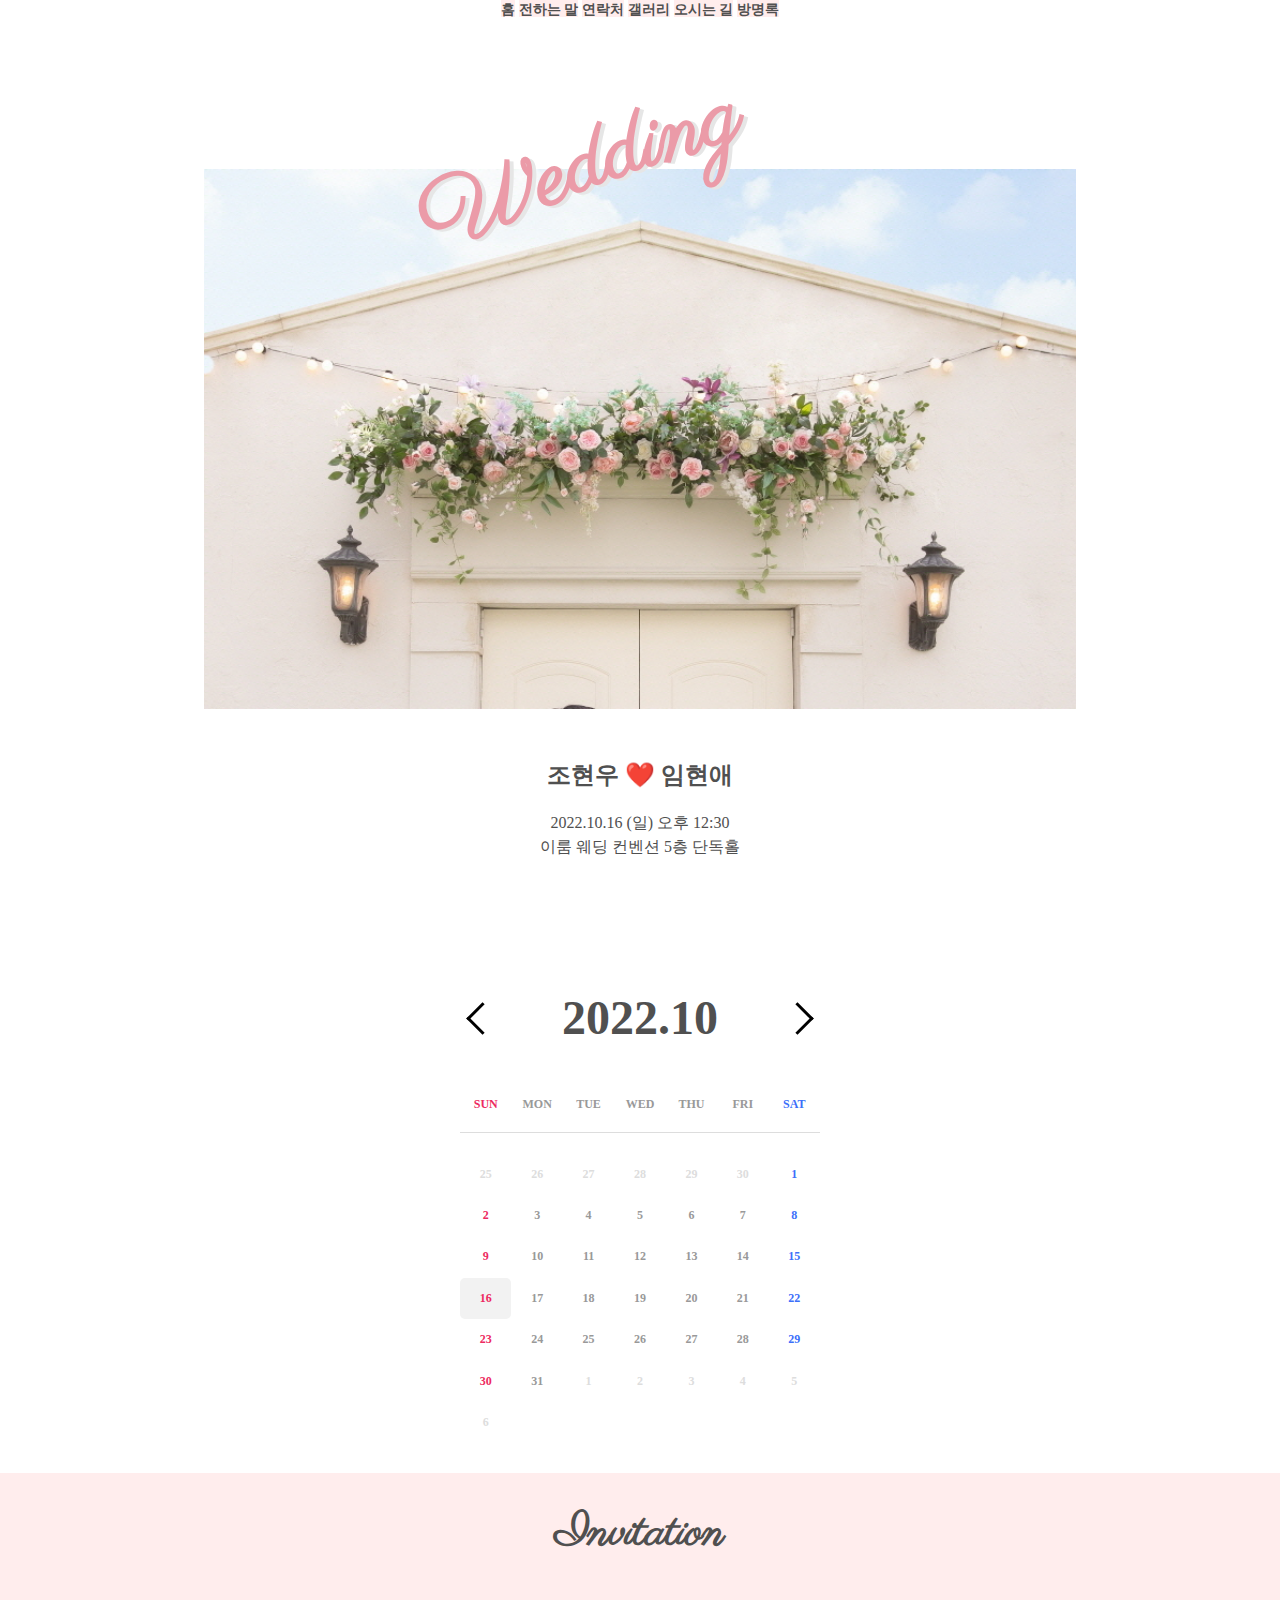
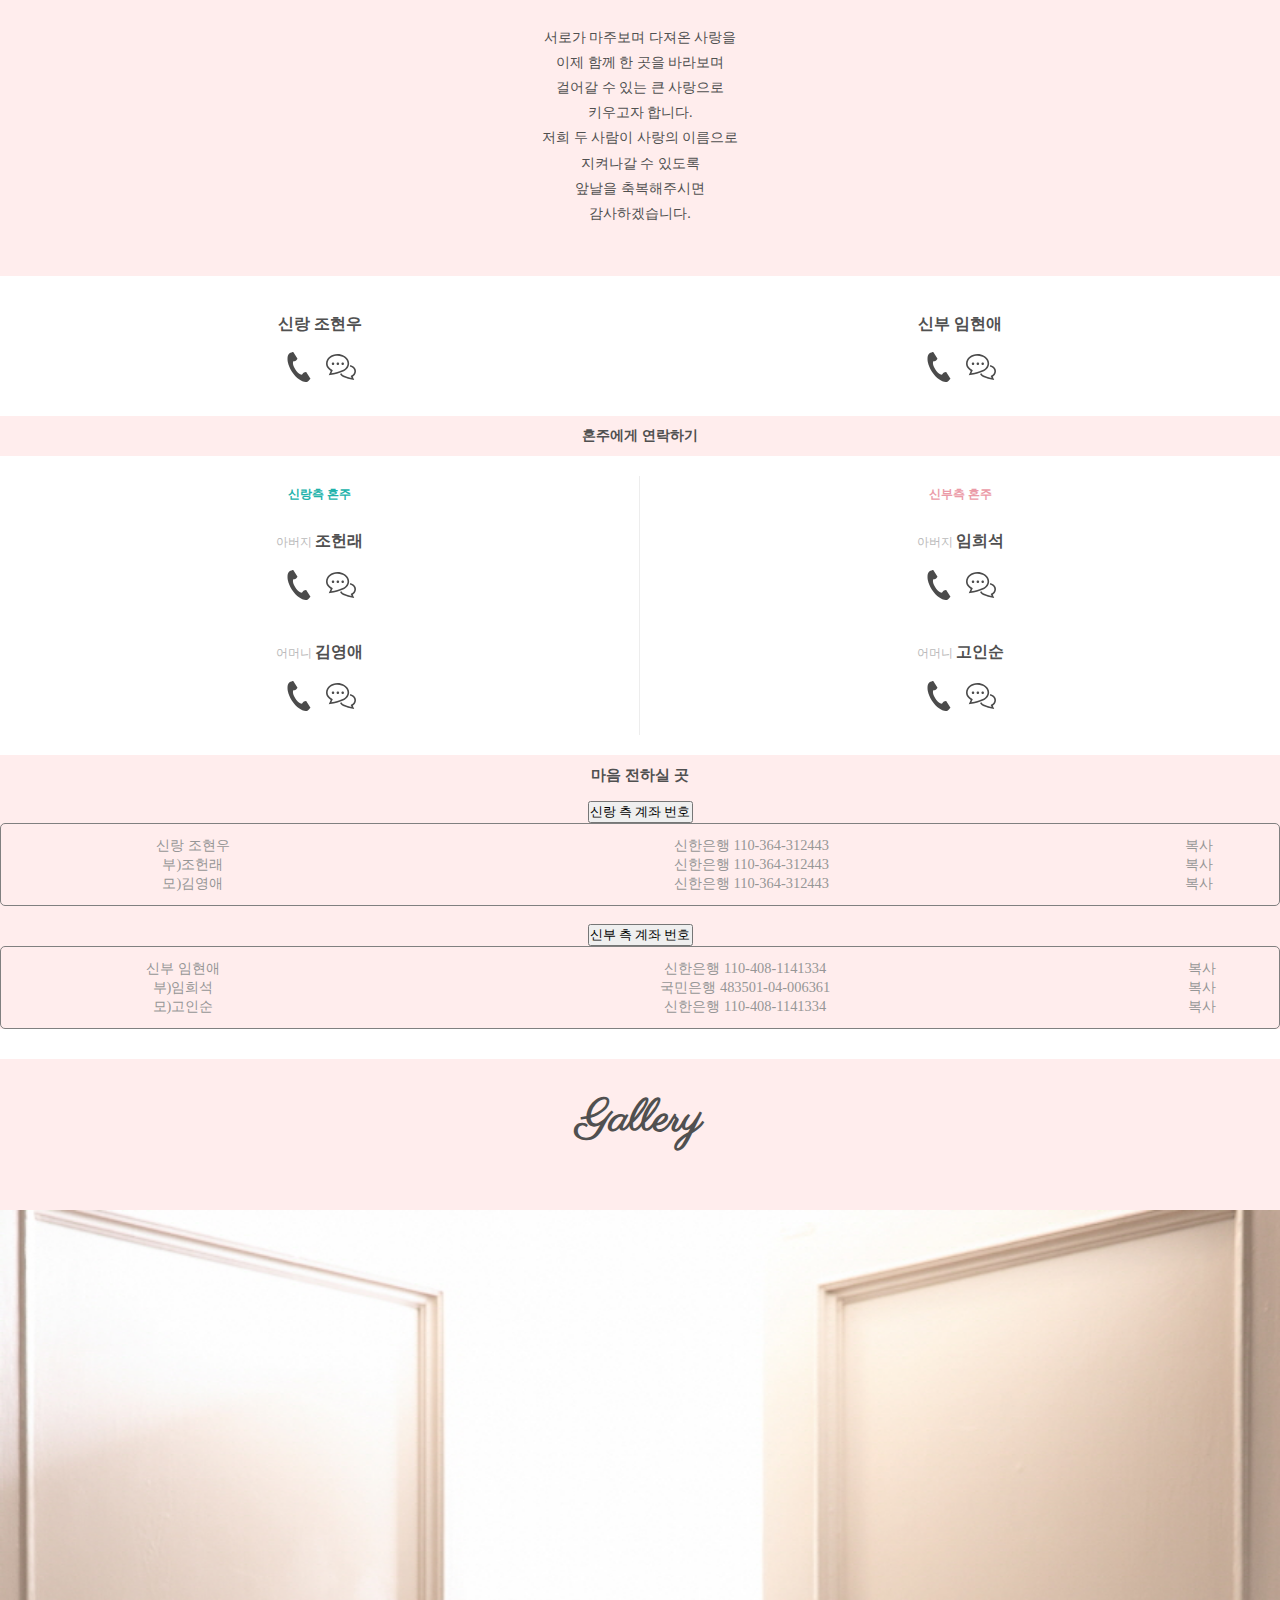
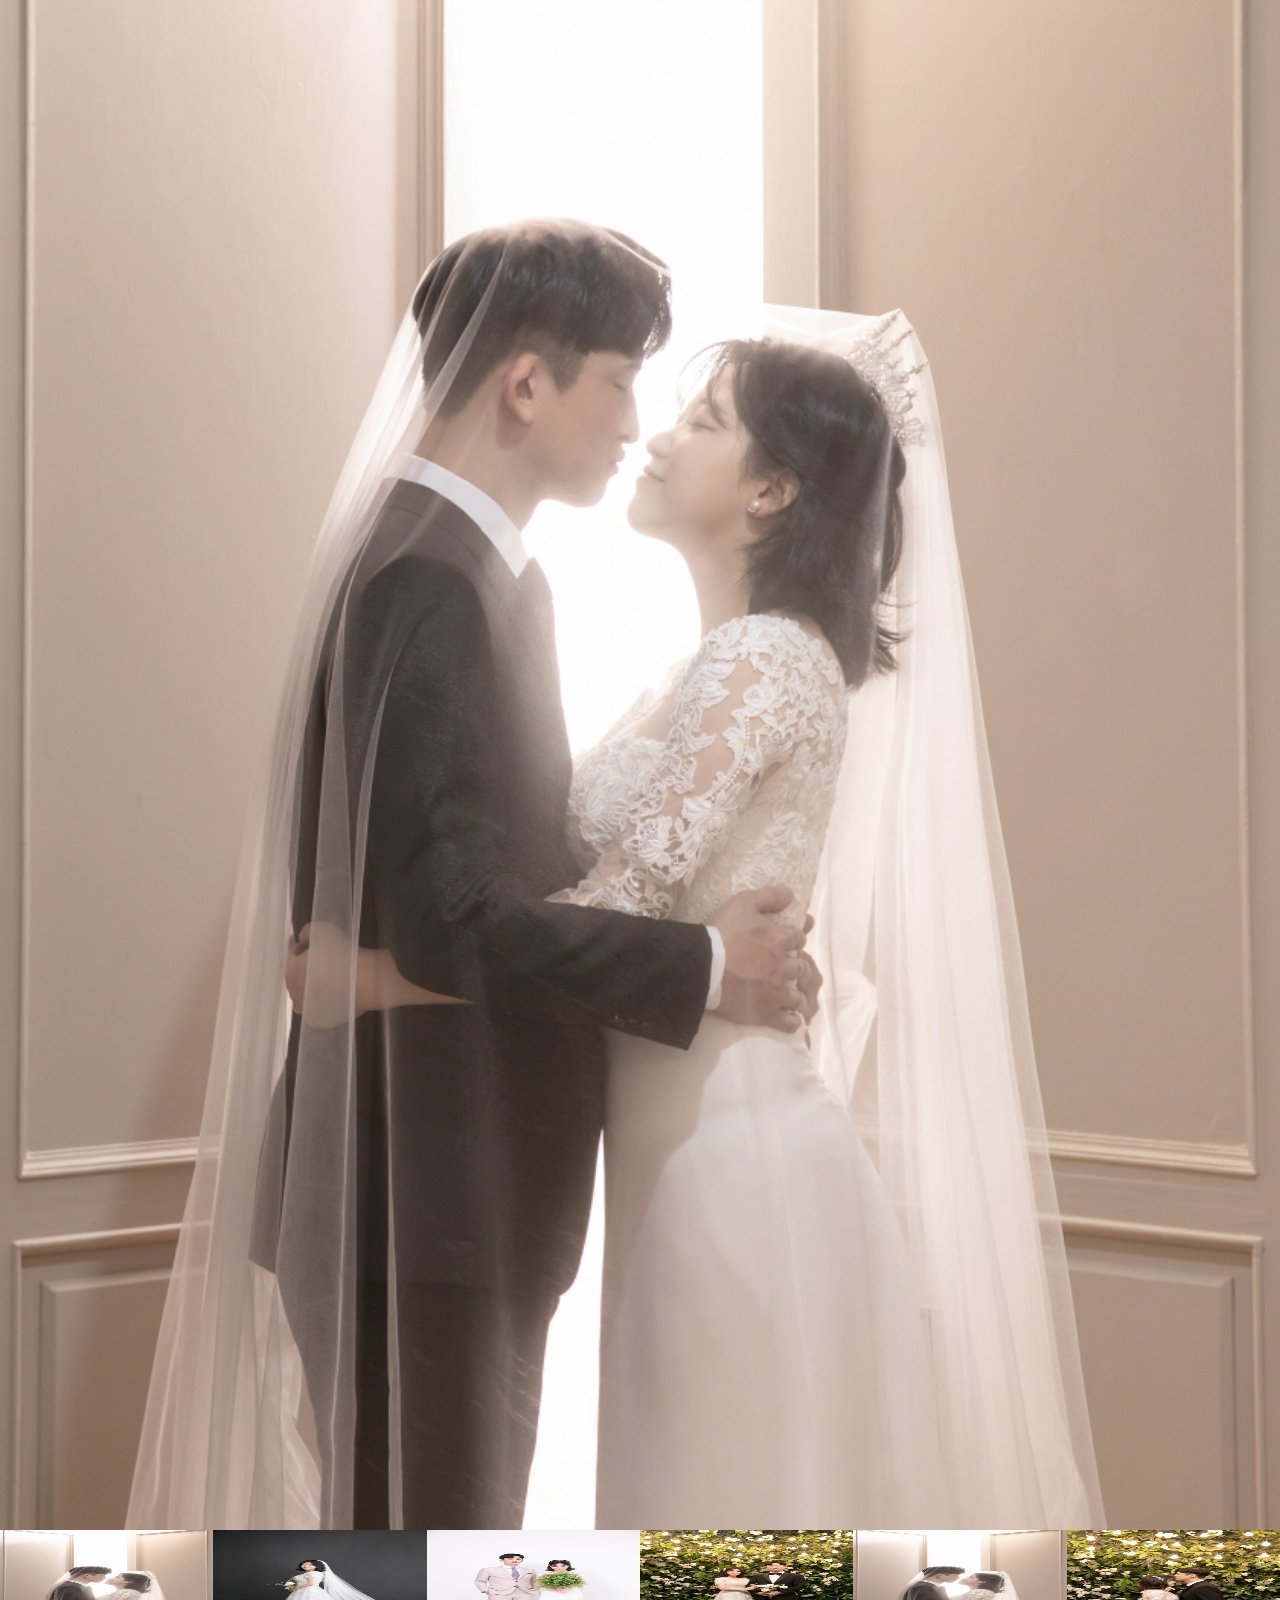
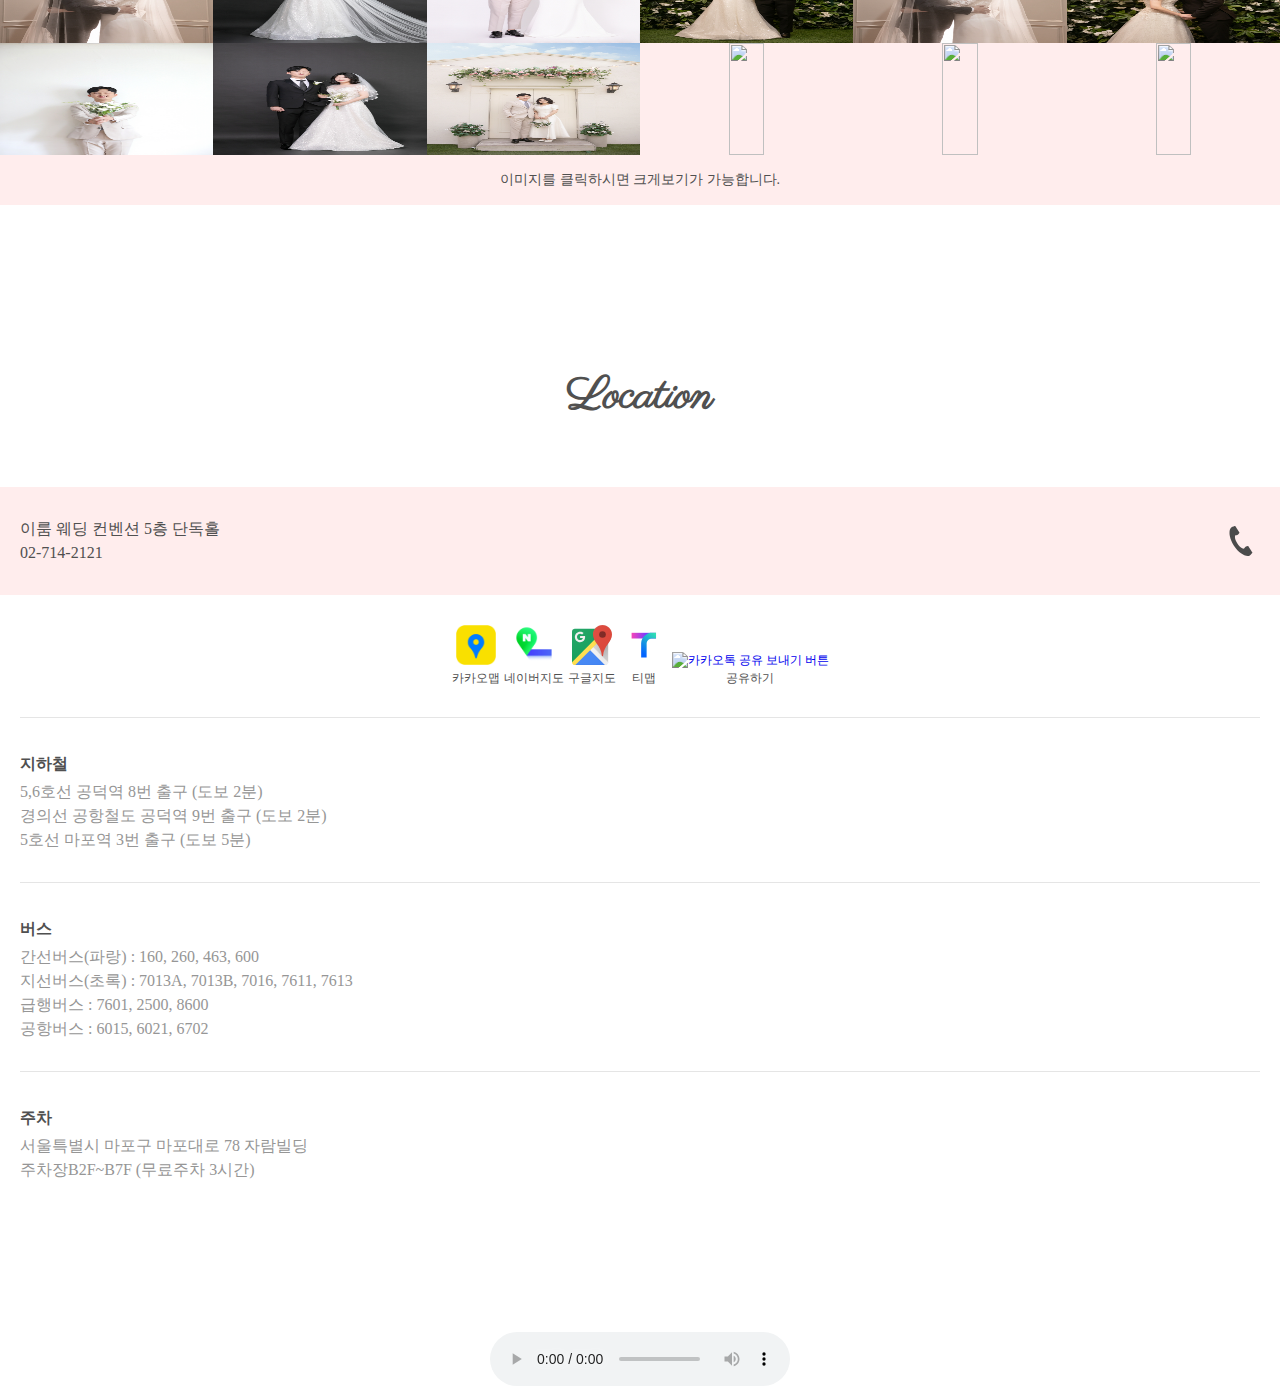
==== index.html @ bd661747 "Update index.html" ====
<!DOCTYPE html>
<html lang="en">

<head>
  <meta charset="UTF-8">
  <meta name="viewport" content="width=device-width, initial-scale=1.0">
  <title>현우💓현애 모바일 청첩장</title>

  <!-- 카카오 API -->
  <script src="https://developers.kakao.com/sdk/js/kakao.js"></script>
  <script>
    // SDK를 초기화 합니다. 사용할 앱의 JavaScript 키를 설정해 주세요.
    Kakao.init('c54b7bbce7b6fa59b01e11e86eb0e414');
    // SDK 초기화 여부를 판단합니다.
    console.log(Kakao.isInitialized());
  </script>


  <!-- Bootstrap CSS -->
  <link href="https://cdn.jsdelivr.net/npm/bootstrap@5.0.2/dist/css/bootstrap.min.css" rel="stylesheet" integrity="sha384-EVSTQN3/azprG1Anm3QDgpJLIm9Nao0Yz1ztcQTwFspd3yD65VohhpuuCOmLASjC" crossorigin="anonymous">
  <script src="https://cdn.jsdelivr.net/npm/bootstrap@5.0.2/dist/js/bootstrap.bundle.min.js" integrity="sha384-MrcW6ZMFYlzcLA8Nl+NtUVF0sA7MsXsP1UyJoMp4YLEuNSfAP+JcXn/tWtIaxVXM" crossorigin="anonymous"></script>

  <script src="jquery-3.5.1.min.js"></script>
  <script src="day.js"></script>
  <script src="app.js"></script>
  <script charset="UTF-8" class="daum_roughmap_loader_script" src="https://ssl.daumcdn.net/dmaps/map_js_init/roughmapLoader.js"></script>

  <!-- 웹폰트 -->
  <link href="https://fonts.googleapis.com/css2?family=Parisienne&display=swap" rel="stylesheet">


  <link rel="stylesheet" href="style.css">
  <script>
    window.onload = function () {
      var context = new AudioContext();
    }
  </script>
</head>

<body>
  <div class="topnavbar">
    <nav class="navbar fixed-top navbar-light bg-light">
      <a href="#">홈</a>
      <a href="#invitation">전하는 말</a>
      <a href="#call">연락처</a>
      <a href="#gallery">갤러리</a>
      <a href="#location">오시는 길</a>
      <a href="#lv-container">방명록</a>
</nav>
  </div>
  <div class="snowflakes" aria-hidden="true">
    <div class="snowflake" style = "font-size:11px">
      🍁
    </div>
    <div class="snowflake">
      🍁
    </div>
    <div class="snowflake">
      🍁
    </div>
    <div class="snowflake">
      🍃
    </div>
    <div class="snowflake">
      🍁
    </div>
    <div class="snowflake">
      🍃
    </div>
    <div class="snowflake">
      🍁
    </div>
    <div class="snowflake">
      🍀
    </div>
    <div class="snowflake">
      🍁
    </div>
    <div class="snowflake">
      🍀
    </div>
  </div>
  <!-- 메인화면 -->
  <section id="main">
    <h1 id="text_wedding">Wedding</h1>

    <div class="main_text">
      <h2 class="name">조현우 ❤️ 임현애</h2>
      <p class="info">
        2022.10.16 (일) 오후 12:30<br>
        이룸 웨딩 컨벤션 5층 단독홀
      </p>
    </div>
  </section>

  <section id="calender">
    <div class="sec_cal">
      <div class="cal_nav">
        <a href="javascript:;" class="nav-btn go-prev">prev</a>
        <div class="year-month"></div>
        <a href="javascript:;" class="nav-btn go-next">next</a>
      </div>
      <div class="cal_wrap">
        <div class="days">
          <div class="day">SUN</div>
          <div class="day">MON</div>
          <div class="day">TUE</div>
          <div class="day">WED</div>
          <div class="day">THU</div>
          <div class="day">FRI</div>
          <div class="day">SAT</div>
        </div>
        <div class="dates"></div>
      </div>
      <div id="count"></div>
    </div>
  </section>


  <!-- invitation -->
  <section id="invitation">
    <h1 class="title">Invitation</h1>
    <p>
      서로가 마주보며 다져온 사랑을<br>
      이제 함께 한 곳을 바라보며<br>
      걸어갈 수 있는 큰 사랑으로<br>
      키우고자 합니다.<br>
      저희 두 사람이 사랑의 이름으로<br>
      지켜나갈 수 있도록<br>
      앞날을 축복해주시면<br>
      감사하겠습니다.<br>
    </p>
  </section>

  <!-- 연락하기 -->
  <section id="call">
    <div id="bridegroom">

      <div class="groom">
        <p>신랑 조현우</p>
        <a href="tel:010-2652-9497">
          <img class="icon" src="images/icon_call.svg" alt="전화걸기">
        </a>
        <a href="sms:010-2652-9497">
          <img class="icon" src="images/icon_message.svg" alt="문자하기">
        </a>
      </div>

      <div class="bride">
        <p>신부 임현애</p>
        <a href="tel:010-2046-0969">
          <img class="icon" src="images/icon_call.svg" alt="전화걸기">
        </a>
        <a href="sms:010-2046-0969">
          <img class="icon" src="images/icon_message.svg" alt="문자하기">
        </a>
      </div>

    </div>

    <div id="parents">
      <h3 id="call_parents">혼주에게 연락하기</h3>

      <div class="groom_parents">
        <h6>신랑측 혼주</h6>

        <div>
          <p><span>아버지 </span>조헌래</p>
          <a href="tel:010-2982-9498">
            <img class="icon" src="images/icon_call.svg" alt="전화걸기">
          </a>
          <a href="sms:010-2982-9498">
            <img class="icon" src="images/icon_message.svg" alt="문자하기">
          </a>
        </div>

        <div>
          <p><span>어머니 </span>김영애</p>
          <a href="tel:010-7317-9499">
            <img class="icon" src="images/icon_call.svg" alt="전화걸기">
          </a>
          <a href="sms::010-7317-9499">
            <img class="icon" src="images/icon_message.svg" alt="문자하기">
          </a>
        </div>
      </div>

      <div class="bride_parents">
        <h6>신부측 혼주</h6>

        <div>
          <p><span>아버지 </span>임희석</p>
          <a href="tel:010-4387-3334">
            <img class="icon" src="images/icon_call.svg" alt="전화걸기">
          </a>
          <a href="sms:010-4387-3334">
            <img class="icon" src="images/icon_message.svg" alt="문자하기">
          </a>
        </div>

        <div>
          <p><span>어머니 </span>고인순</p>
          <a href="tel:010-3110-0969">
            <img class="icon" src="images/icon_call.svg" alt="전화걸기">
          </a>
          <a href="sms:010-3110-0969">
            <img class="icon" src="images/icon_message.svg" alt="문자하기">
          </a>
        </div>
      </div>
    </div>
  </section>

<!-- 마음 전하실 곳-->
  <section id="account">
    <h3 class="title">마음 전하실 곳</h3>
      <div class="accordion accordion-flush" id="accordionFlush">
        <div class="accordion-item">
          <h2 class="accordion-header" id="flush-headingOne">
            <button class="accordion-button collapsed" type="button" data-bs-toggle="collapse" data-bs-target="#flush-collapseOne" aria-expanded="false" aria-controls="flush-collapseOne">
              신랑 측 계좌 번호
            </button>
          </h2>
          <div id="flush-collapseOne" class="accordion-collapse collapse" aria-labelledby="flush-headingOne" data-bs-parent="#accordionFlush">
            <div class="accordion-body">
              <table class="table table-hover">
                <tbody>
                  <tr>
                    <td>신랑 조현우</td>
                    <td>신한은행 110-364-312443</td>
                    <td><div onclick='copyAccount("신한은행 110-364-312443")'>복사</div></td>
                  </tr>
                </tbody>
                <tbody>
                  <tr>
                    <td>부)조헌래</td>
                    <td>신한은행 110-364-312443</td>
                    <td><div onclick='copyAccount("신한은행 110-364-312443")'>복사</div></td>
                  </tr>
                </tbody>
                <tbody>
                  <tr>
                    <td>모)김영애</td>
                    <td>신한은행 110-364-312443</td>
                    <td><div onclick='copyAccount("신한은행 110-364-312443")'>복사</div></td>
                  </tr>
                </tbody>
              </table>
            </div>
          </div>
        </div>
      </div>

      <div class="accordion accordion-flush" id="accordionFlush">
        <div class="accordion-item">
          <h2 class="accordion-header" id="flush-headingTwo">
            <button class="accordion-button collapsed" type="button" data-bs-toggle="collapse" data-bs-target="#flush-collapseTwo" aria-expanded="false" aria-controls="flush-collapseTwo">
              신부 측 계좌 번호
            </button>
          </h2>
          <div id="flush-collapseTwo" class="accordion-collapse collapse" aria-labelledby="flush-headingTwo" data-bs-parent="#accordionFlush">
            <div class="accordion-body">
              <table class="table table-hover">
                <tbody>
                  <tr>
                    <td>신부 임현애</td>
                    <td>신한은행 110-408-1141334</td>
                    <td><div onclick='copyAccount("신한은행 110-408-1141334")'>복사</div></td>
                  </tr>
                </tbody>
                <tbody>
                  <tr>
                    <td>부)임희석</td>
                    <td>국민은행 483501-04-006361</td>
                    <td><div onclick='copyAccount("국민은행 483501-04-006361")'>복사</div></td>
                  </tr>
                </tbody>
                <tbody>
                  <tr>
                    <td>모)고인순</td>
                    <td>신한은행 110-408-1141334</td>
                    <td><div onclick='copyAccount("신한은행 110-408-1141334")'>복사</div></td>
                  </tr>
                </tbody>
              </table>

            </div>
          </div>
        </div>
      </div>

  </section>
  <!-- 갤러리 -->
  <section id="gallery">
    <h1 class="title">Gallery</h1>

    <img id="big_img" src="images/photo1.jpg" alt="">

    <div class="thumbnail_img">
      <img src="images/photo1.jpg" alt="">
      <img src="images/photo2.jpg" alt="">
      <img src="images/photo3.jpg" alt="">
      <img src="images/photo4.jpg" alt="">
      <img src="images/photo5.jpg" alt="">
      <img src="images/photo6.jpg" alt="">
      <img src="images/photo7.jpg" alt="">
      <img src="images/photo8.jpg" alt="">
      <img src="images/photo9.jpg" alt="">
      <img src="images/photo10.jpg" alt="">
      <img src="images/photo11.jpg" alt="">
      <img src="images/photo12.jpg" alt="">

    </div>
    <p>이미지를 클릭하시면 크게보기가 가능합니다.</p>
  </section>

  <!-- 영상 
  <section id="video">
    <h1 class="title">Our Video</h1>

    <iframe width="100%" height="300" src="https://www.youtube.com/embed/5rMYbu5cdxg" frameborder="0"
      allow="accelerometer; autoplay; clipboard-write; encrypted-media; gyroscope; picture-in-picture"
      allowfullscreen></iframe>
  -->
  </section>

  <!-- 오시는 길 -->
  <section id="location">
    <h1 class="title">Location</h1>
    <!-- 1. 지도 노드 -->
    <div id="daumRoughmapContainer1660474441354" class="root_daum_roughmap root_daum_roughmap_landing" style="width:100%"></div>
    <!--
      2. 설치 스크립트
      * 지도 퍼가기 서비스를 2개 이상 넣을 경우, 설치 스크립트는 하나만 삽입합니다.
    -->
    <script charset="UTF-8" class="daum_roughmap_loader_script" src="https://ssl.daumcdn.net/dmaps/map_js_init/roughmapLoader.js"></script>
 
    <!-- 3. 실행 스크립트 -->
    <script charset="UTF-8">
      new daum.roughmap.Lander({
        "timestamp" : "1660474441354",
        "key" : "2bdcu",
        "mapHeight" : "400"
      }).render();
    </script>
    <div class="address">
      <p>
        이룸 웨딩 컨벤션 5층 단독홀<br>
        02-714-2121
      </p>
      <a href="tel:02-714-2121"><img class="icon" src="images/icon_call.svg" alt="전화걸기"></a>
    </div>

    <div class="map_icons">
      <a href="https://map.kakao.com/link/to/이룸웨딩컨벤션,37.54184697918148,126.94972508194813"><img class="icon" src="images/카카오맵.png" alt="카카오맵">
        <p>카카오맵</p>
      </a>
    <a href="nmap://search?query=%EC%9D%B4%EB%A3%B8%EC%9B%A8%EB%94%A9%EC%BB%A8%EB%B2%A4%EC%85%98"><img class="icon" src="images/네이버지도.png" alt="네이버지도">
        <p>네이버지도</p>
      </a>
      <a href="https://map.google.co.kr/maps/place/%EC%9D%B4%EB%A3%B8%EC%9B%A8%EB%94%A9%EC%BB%A8%EB%B2%A4%EC%85%98/data=!3m1!4b1!4m5!3m4!1s0x357c98a6f5399ceb:0xc8838010b4487577!8m2!3d37.5418706!4d126.9497508"><img class="icon" src="images/Google_Maps.svg" alt="구글지도">
        <p>구글지도</p>
      </a>
        <!-- <a href="tmap://route?goalname=이룸웨딩컨벤션&goalx=126.94972508194813&goaly=37.54184697918148"><img class="icon" src="images/tmap.svg" alt="티맵"> -->
      <a href="https://poiweb.tmap.co.kr/app/share/position?contents=[base64]"><img class="icon" src="images/tmap.svg" alt="티맵">
        <p>티맵</p>
      </a>
      <a onclick="sendKakao()" href="javascript:;">
        <img
          src="https://developers.kakao.com/assets/img/about/logos/kakaotalksharing/kakaotalk_sharing_btn_medium.png"
          alt="카카오톡 공유 보내기 버튼"
        />
        <script>
          var sendKakao = function() {
          // 메시지 공유 함수
            Kakao.Link.sendScrap({
              requestUrl: 'https://shellcode777.github.io', // 페이지 url
              templateId: 81453 // 메시지템플릿 번호
          });
        }
        </script>
        <p>공유하기</p>
      </a>
    </div>

    <div class="location_info">
      <div class="subway">
        <b>지하철</b>
        <p>
          5,6호선 공덕역 8번 출구 (도보 2분)<br>
          경의선 공항철도 공덕역 9번 출구 (도보 2분)<br>
          5호선 마포역 3번 출구 (도보 5분)
        </p>
      </div>

      <div class="bus">
        <b>버스</b>
        <p>
          간선버스(파랑) : 160, 260, 463, 600<br>
          지선버스(초록) : 7013A, 7013B, 7016, 7611, 7613<br>
          급행버스 : 7601, 2500, 8600<br>
          공항버스 : 6015, 6021, 6702
        </p>
      </div>

      <div class="parking">
        <b>주차</b>
        <p>
          서울특별시 마포구 마포대로 78 자람빌딩<br>
          주차장B2F~B7F (무료주차 3시간)
        </p>
      </div>


    </div> <!-- end 교통정보 -->

  </section>

  <!-- 라이브리 시티 설치 코드 -->
  <div id="lv-container" data-id="city" data-uid="MTAyMC81NzA0NC8zMzUwOA==">
  	<script type="text/javascript">
    window.livereOptions ={
      refer: 'shellcode777.github.io/hh_invitation'
    };
     (function(d, s) {
         var j, e = d.getElementsByTagName(s)[0];

         if (typeof LivereTower === 'function') { return; }

         j = d.createElement(s);
         j.src = 'https://cdn-city.livere.com/js/embed.dist.js';
         j.async = true;

         e.parentNode.insertBefore(j, e);
     })(document, 'script');
  	</script>
  <noscript> 라이브리 댓글 작성을 위해 JavaScript를 활성화 해주세요</noscript>
  </div>
  <!-- 시티 설치 코드 끝 -->

  <audio autoplay loop controls>
    <source src="audio/[007] Reminiscence.mp3" type="audio/mp3">
  </audio> 
  <script>

    $(function () {
      $('#gallery > .thumbnail_img > img').click(function () {
        var img = $(this).attr('src');
        $('#big_img').attr('src', img);
      })
    })
  </script>
</body>

</html>
---- style.css ----
/* style.css */

* {
  margin: 0; padding: 0;
  box-sizing: border-box;
}

ul { list-style-type: none; }
a { text-decoration: none;}

/* 마포금빛나루 웹폰트 */
@font-face {
  font-family: 'MapoGoldenPier';
  src: url('https://cdn.jsdelivr.net/gh/projectnoonnu/noonfonts_2001@1.1/MapoGoldenPierA.woff') format('woff');
  font-weight: normal;
  font-style: normal;
}

body {
  color: #505050;
  text-align: center;
  font-family: 'MapoGoldenPier';
}

button {
  font-family: 'MapoGoldenPier';
}

table {
  
  border: 1px solid #ececec;
  border-radius: 5px;
  width: 100%;
  padding: 12px;
  margin-bottom: 12px;
  display: table;
  border-collapse: separate;
  box-sizing: border-box;
  border-spacing: 2px;
  border-color: grey;
  -webkit-border-horizontal-spacing: 0px;
  -webkit-border-vertical-spacing: 0px;
}

.table {
  color: #969696;
  --bs-table-bg: transparent;
  --bs-table-accent-bg: transparent;
  --bs-table-striped-color: #969696;
  --bs-table-striped-bg: rgba(0, 0, 0, 0.05);
  --bs-table-active-color: #969696;
  --bs-table-active-bg: rgba(0, 0, 0, 0.1);
  --bs-table-hover-color: #969696;
  --bs-table-hover-bg: rgba(0, 0, 0, 0.075);
  font-size: 0.9rem;
}

h1.title {
  font-family: 'Parisienne', cursive;
  font-size: 45px;
  padding: 30px 0;
}

p { line-height: 1.5em; }

a > .icon {
  width: 30px;
  height: 30px;
  margin: 0 4px;
  /* color: #505050; */
  /* fill: #505050; */
 }

h1 {
  display: block;
  font-size: 2em;
  margin-block-start: 0.67em;
  margin-block-end: 0.67em;
  margin-inline-start: 0px;
  margin-inline-end: 0px;
  font-weight: bold;
}

#lv-container {
  padding: 20px
}

#lv-container > #sns-login {
  width: 900px;
}

/* navigatinon bar */

a:hover {
  color: darkgray;
}

nav {
  font-family: 'MapoGoldenPier';
}

.navbar {
  padding-top: 0;
  padding-bottom: 0;
}

nav > a {
  font-weight: bold;
  font-size: 0.85rem;
  color: #505050;
  width: 16.6%;
  height: 30px;
  padding-top: 5px;
  background-color: #ffeded;
}

/* navigatinon bar end */


/* section calendar */

.sec_cal {
  width: 360px;
  margin: 0 auto;
  font-weight: bold;
}

.sec_cal .cal_nav {
  display: flex;
  justify-content: center;
  align-items: center;
  font-weight: 700;
  font-size: 48px;
  line-height: 78px;
}

.sec_cal .cal_nav .year-month {
  width: 300px;
  text-align: center;
  line-height: 1;
}

.sec_cal .cal_nav .nav {
  display: flex;
  border: 1px solid #333333;
  border-radius: 5px;
}

.sec_cal .cal_nav .go-prev,
.sec_cal .cal_nav .go-next {
  display: block;
  width: 50px;
  height: 78px;
  font-size: 0;
  display: flex;
  justify-content: center;
  align-items: center;
}

.sec_cal .cal_nav .go-prev::before,
.sec_cal .cal_nav .go-next::before {
  content: "";
  display: block;
  width: 20px;
  height: 20px;
  border: 3px solid #000;
  border-width: 3px 3px 0 0;
  transition: border 0.1s;
}

.sec_cal .cal_nav .go-prev:hover::before,
.sec_cal .cal_nav .go-next:hover::before {
  border-color: #ed2a61;
}

.sec_cal .cal_nav .go-prev::before {
  transform: rotate(-135deg);
}

.sec_cal .cal_nav .go-next::before {
  transform: rotate(45deg);
}

.sec_cal .cal_wrap {
  padding-top: 40px;
  position: relative;
  margin: 0 auto;
}

.sec_cal .cal_wrap .days {
  display: flex;
  margin-bottom: 20px;
  padding-bottom: 20px;
  border-bottom: 1px solid #ddd;
}

.sec_cal .cal_wrap::after {
  top: 368px;
}

.sec_cal .cal_wrap .day {
  display:flex;
  align-items: center;
  justify-content: center;
  width: calc(100% / 7);
  text-align: left;
  color: #999;
  font-size: 12px;
  text-align: center;
  border-radius:5px
}

.current.today {background: rgb(242 242 242);}

.sec_cal .cal_wrap .dates {
  display: flex;
  flex-flow: wrap;
  height: 290px;
}

.sec_cal .cal_wrap .day:nth-child(7n -6) {
  color: #ed2a61;
}

.sec_cal .cal_wrap .day:nth-child(7n) {
  color: #3c6ffa; 
}

.sec_cal .cal_wrap .day.disable {
  color: #ddd;
}

/* 캘린더 끝 */



 #gallery, #video {
  margin-bottom: 100px;
}
 
 #main {
  width: 100%;
  /* 뷰포트높이 100% */
  height: 100vh;
  /* 이미지 최소 규격 750 x 1334 */
  background-image: url(images/main_img.jpg);
  background-size: contain;
  /* background-size: cover; */
  background-position: center;
  background-position-y: 90px;
  background-repeat: no-repeat;
  position: relative;
  /* outline: 1px solid red; */

 }

 #main > .main_text {
   position: absolute;
   bottom : 0px;
   height: 30vh;
   background: #fff;
   width: 100%;
   padding: 30px 0;
 }

 #main > #text_wedding {
  font-family: 'Parisienne', cursive;
  font-size: 90px;
  color: rgb(235, 155, 168);
  text-shadow: 3px 3px 0 rgb(230, 230, 230);
  transform: rotate(-20deg);
  padding-top: 30px;
  width: 90%;
  /* text-align: center; */
  /* margin: 0 auto; */
  /* margin-left: 8px; */
 }

 #main > .main_text > .name {
   padding: 20px 0;
 }


 /* 초대의 말 */
 #invitation {
   background: #ffeded;
   /* background-image: radial-gradient( circle farthest-corner at 17% 6.5%,  rgba(255,255,255,1) 0%, rgba(255,237,237,1) 90% ); */
   padding-bottom: 50px;
   /* outline: 1px solid green; */
 }

 #invitation p {
   font-size: 14px;
   line-height: 1.8em;
 }

/* 연락하기 */


#call  p {
  font-weight: bold;
  padding: 16px 0;
}


#call > #bridegroom {
  padding: 20px 0;
  overflow: hidden;
}
#call .groom {
  float: left;
  width: 50%;
  margin: 0 auto;
}

#call .bride {
  float: right;
  width: 50%;
  margin: 0 auto;
}



#call h3#call_parents {
  background: #ffeded;
  height: 40px;
  line-height: 40px;
  font-size: 14px;
}

#call > #parents {
  overflow: hidden;
}

#call > #parents > div {
  width: 50%;
  margin: 20px 0;
}

#call > #parents span {
  font-size: 12px;
  font-weight: normal;
  color: #bababa;
}


#call > #parents > .groom_parents {
  float: left;
  border-right: 1px solid #ededed;
}

#call > #parents > .bride_parents {
  float: right;
}

#call h6 {
  font-size: 12px;
  padding: 10px 0;
}

#call .groom_parents > h6 {
  color: lightseagreen;
}

#call .bride_parents > h6 {
  color: rgb(235, 155, 168);
}

#call > #parents > div > div {
  padding-bottom: 10px;
}

#call .icon {
  margin-bottom: 10px;
}

/* 마음 전하실 곳 */
#account {
  background: #ffeded;
}

#account h3 {
  background: #ffeded;
  height: 40px;
  line-height: 40px;
  font-size: 15px;
}


/* 갤러리 */
#gallery {
  background: #ffeded;
}

#gallery p {
  font-size: 14px;
  line-height: 50px;
  padding: 0 10px;
}

#gallery > .thumbnail_img {
  /* outline: 1px solid red; */
  overflow: hidden;
  
}

#gallery > #big_img {
  width: 100%;
  display: block;
}

#gallery > .thumbnail_img img {
  float: left;
  width: 25%;
  width: calc(100% / 6);
  height: 112.5px;
}




 /* 오시는 길 */
 #location {
   overflow: hidden;
 }

 #location > iframe {
   float: left;
 }

 #location > .address {
   overflow: hidden;
   padding: 30px 20px;
   background: #ffeded;
 }


 #location > .address > p {
   text-align: left;
   float: left;
 }

 #location > .address > a {
  float: right;
  position: relative;
  top: 9px;
}

#location > .address > a > img {
  width: 30px;
  height: 30px;
 }

#location > .map_icons {
  padding: 30px 0;
}

#location > .map_icons > a {
 display: inline-block;
 margin: 0 0px;
 font-size: 12px;
}

#location > .map_icons > a > img {
  width: 40px;
  height: 40px;
}

.map_icons p {
  color: #505050;
}

#location > .location_info {
   text-align: left;
   padding: 0 20px;
   margin-bottom: 80px;
}

#location > .location_info  b {
   line-height: 2em;
}

#location > .location_info  p {
   color: #969696;
}

#location > .location_info > div {
   padding-top: 30px;
   padding-bottom: 30px;
   border-top: 1px solid rgba(0,0,0,0.1);
}





/* snowflake effect */
.snow-bg{
  content: "";
  display: block;
  position: absolute;
  z-index: 2;
  top: 0;
  left: 0;
  right: 0;
  bottom: 0;
  pointer-events: none;
  background-image: url(https://self.cryucompany.com/sakura-1.png),url(https://self.cryucompany.com/sakura-2.png);
  -webkit-animation: snow 10s linear infinite;
  animation: snow 10s linear infinite;
}

.snowflake {
  color: #fff;
  font-size: 0.5em;
  font-family: Arial;
  text-shadow: 0 0 1px #000;
}


@-webkit-keyframes snowflakes-fall{0%{top:-10%}100%{top:100%}}@-webkit-keyframes snowflakes-shake{0%{-webkit-transform:translateX(0px);transform:translateX(0px)}50%{-webkit-transform:translateX(80px);transform:translateX(80px)}100%{-webkit-transform:translateX(0px);transform:translateX(0px)}}@keyframes snowflakes-fall{0%{top:-10%}100%{top:100%}}@keyframes snowflakes-shake{0%{transform:translateX(0px)}50%{transform:translateX(80px)}100%{transform:translateX(0px)}}.snowflake{position:fixed;top:-10%;z-index:9999;-webkit-user-select:none;-moz-user-select:none;-ms-user-select:none;user-select:none;cursor:default;-webkit-animation-name:snowflakes-fall,snowflakes-shake;-webkit-animation-duration:10s,3s;-webkit-animation-timing-function:linear,ease-in-out;-webkit-animation-iteration-count:infinite,infinite;-webkit-animation-play-state:running,running;animation-name:snowflakes-fall,snowflakes-shake;animation-duration:10s,3s;animation-timing-function:linear,ease-in-out;animation-iteration-count:infinite,infinite;animation-play-state:running,running}.snowflake:nth-of-type(0){left:1%;-webkit-animation-delay:0s,0s;animation-delay:0s,0s}.snowflake:nth-of-type(1){left:10%;-webkit-animation-delay:1s,1s;animation-delay:1s,1s}.snowflake:nth-of-type(2){left:20%;-webkit-animation-delay:6s,.5s;animation-delay:6s,.5s}.snowflake:nth-of-type(3){left:30%;-webkit-animation-delay:4s,2s;animation-delay:4s,2s}.snowflake:nth-of-type(4){left:40%;-webkit-animation-delay:2s,2s;animation-delay:2s,2s}.snowflake:nth-of-type(5){left:50%;-webkit-animation-delay:8s,3s;animation-delay:8s,3s}.snowflake:nth-of-type(6){left:60%;-webkit-animation-delay:6s,2s;animation-delay:6s,2s}.snowflake:nth-of-type(7){left:70%;-webkit-animation-delay:2.5s,1s;animation-delay:2.5s,1s}.snowflake:nth-of-type(8){left:80%;-webkit-animation-delay:1s,0s;animation-delay:1s,0s}.snowflake:nth-of-type(9){left:90%;-webkit-animation-delay:3s,1.5s;animation-delay:3s,1.5s}
/* clear fix */
.grid:after {
  content: '';
  display: block;
  clear: both;
}

/* end snowflake effect */

/* dropdown */
.dropdown-menu[style] {
  left: auto!important;
}

.wrapper form, .wrapper .form>div {
  position: relative;
  margin-bottom: 10px;
}

/* end dropdown */
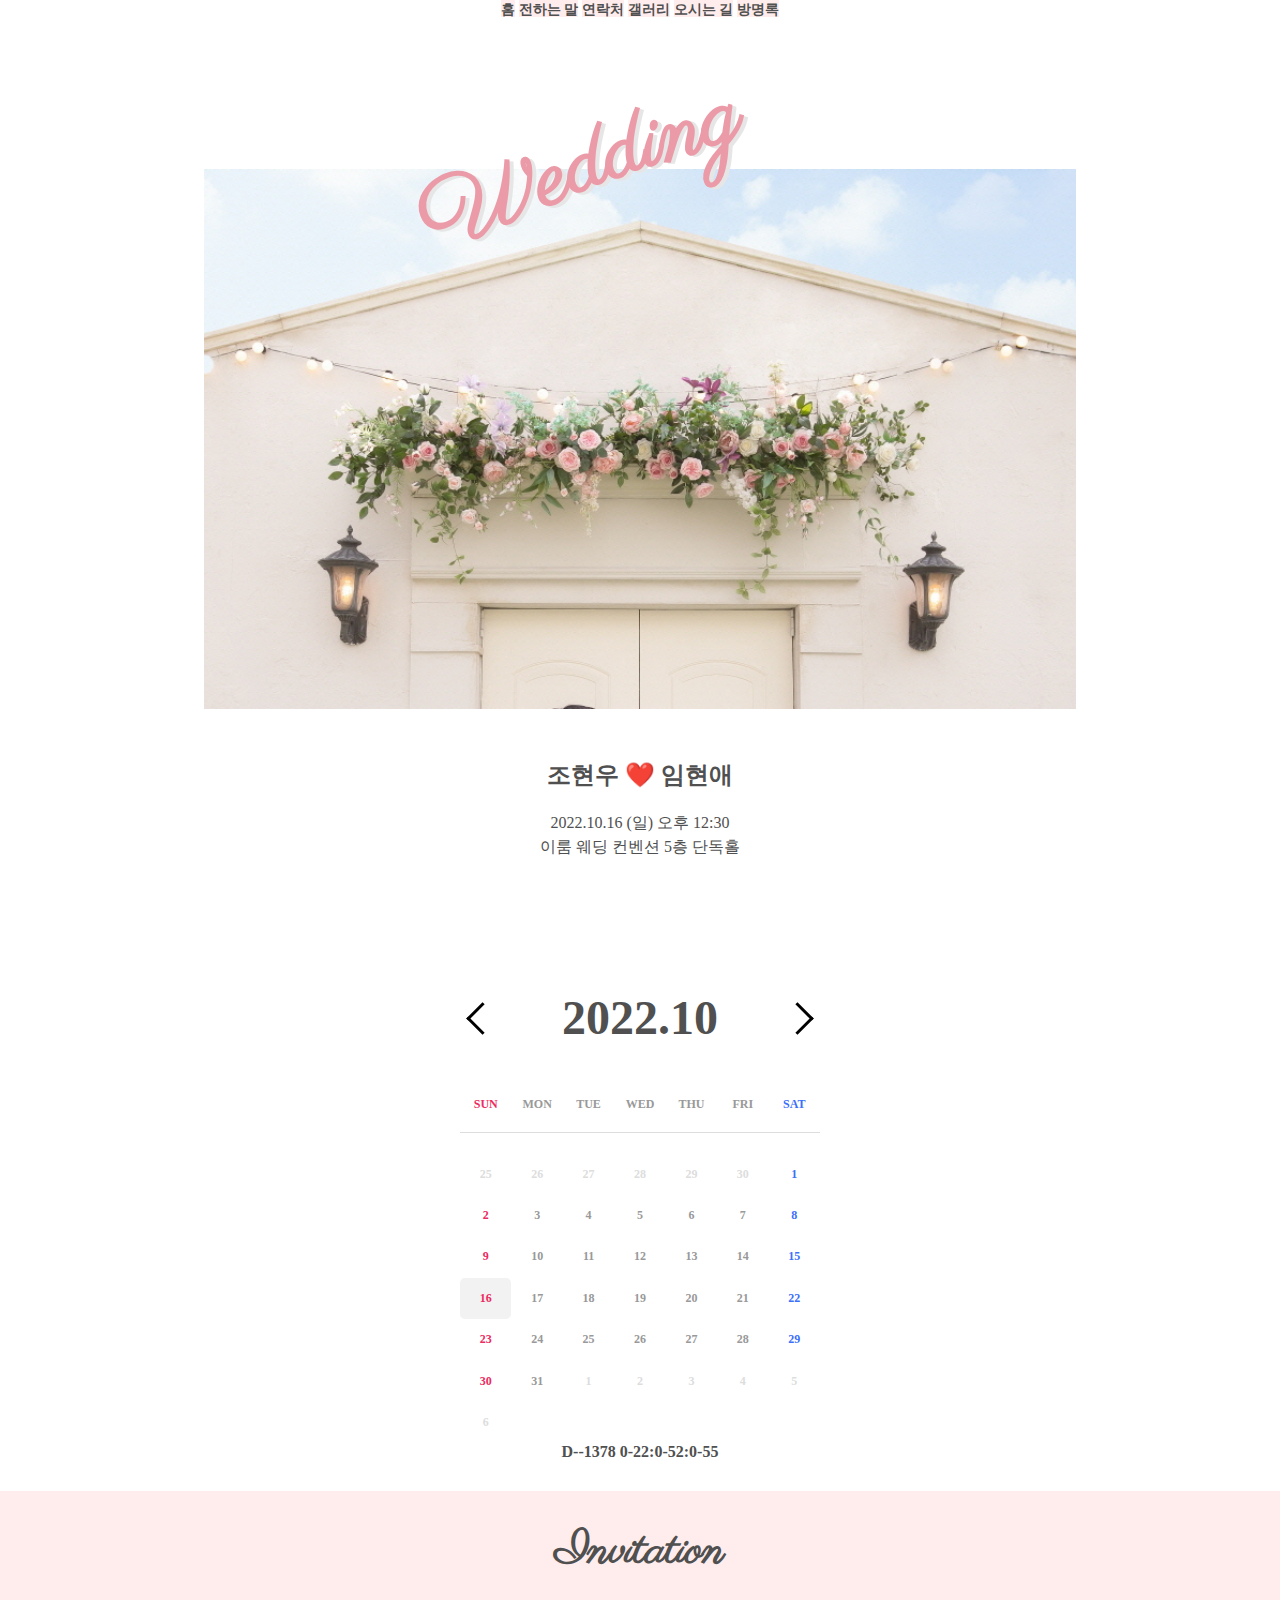
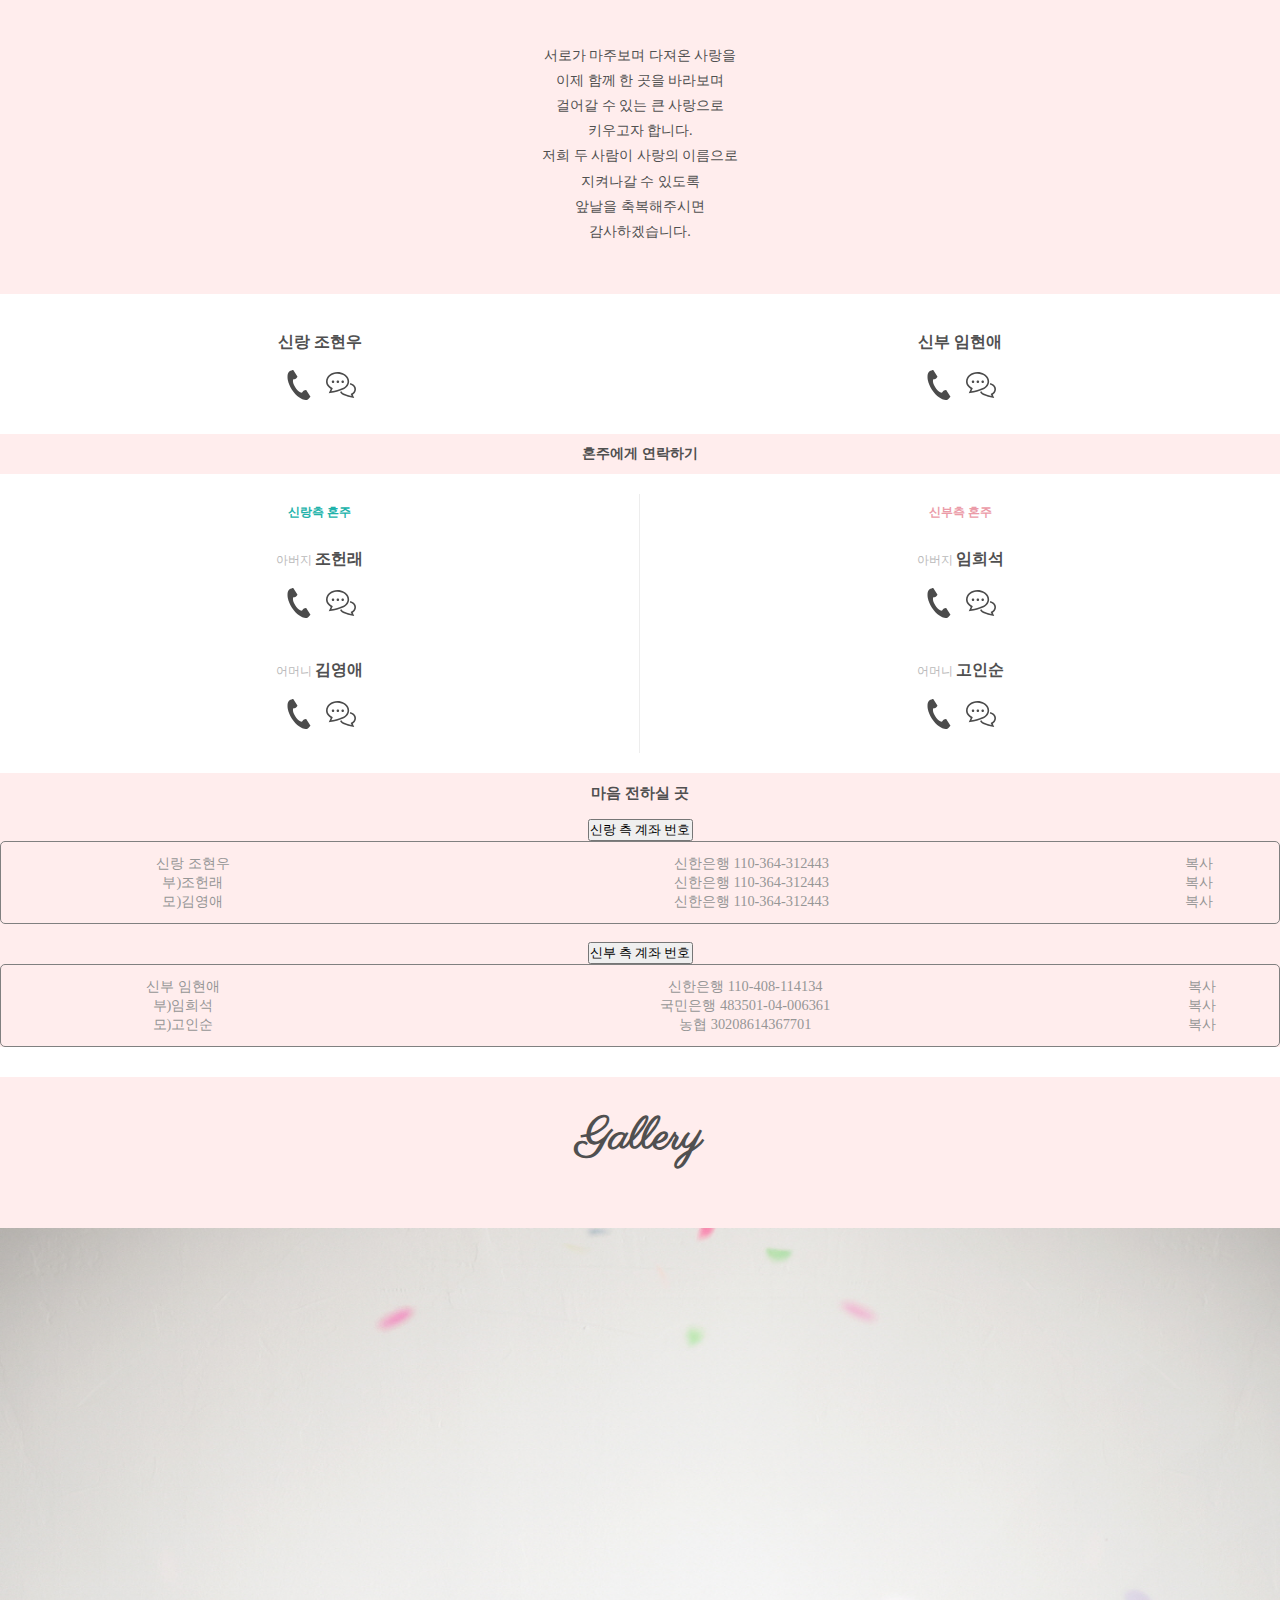
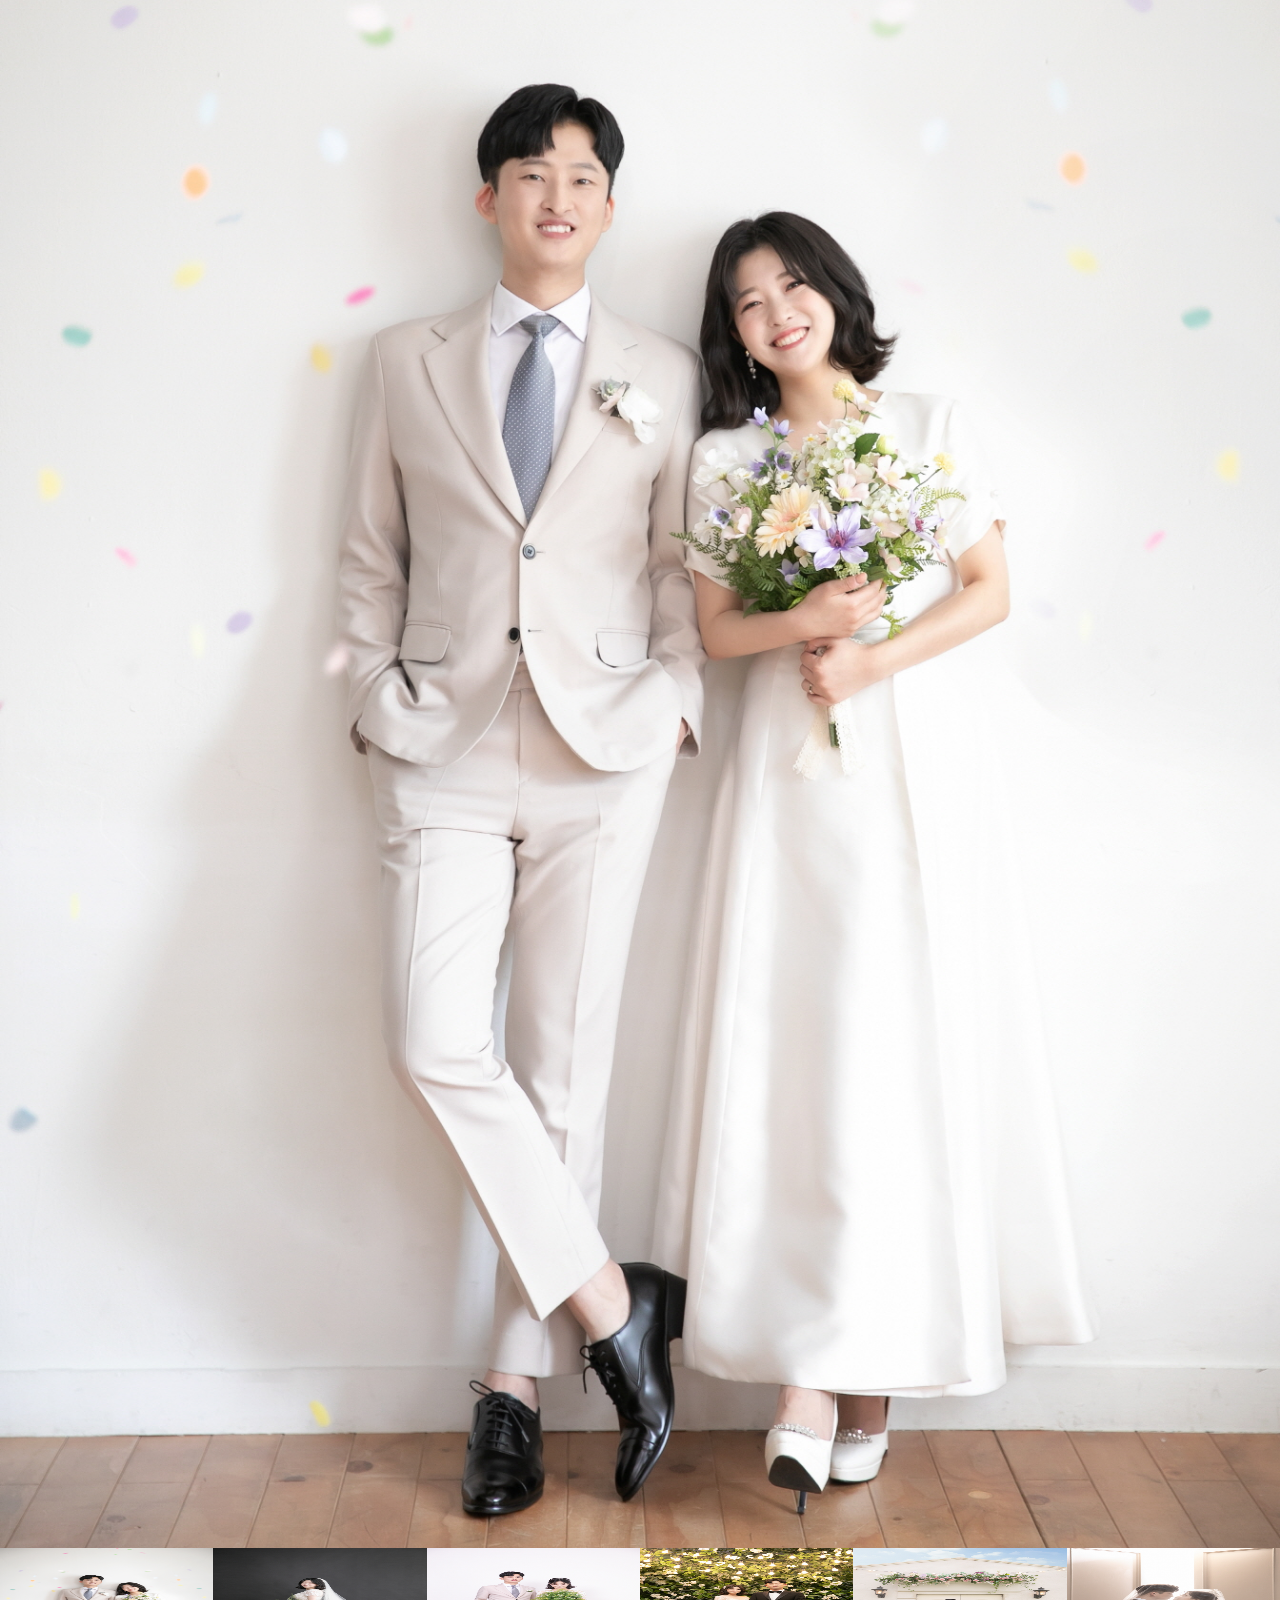
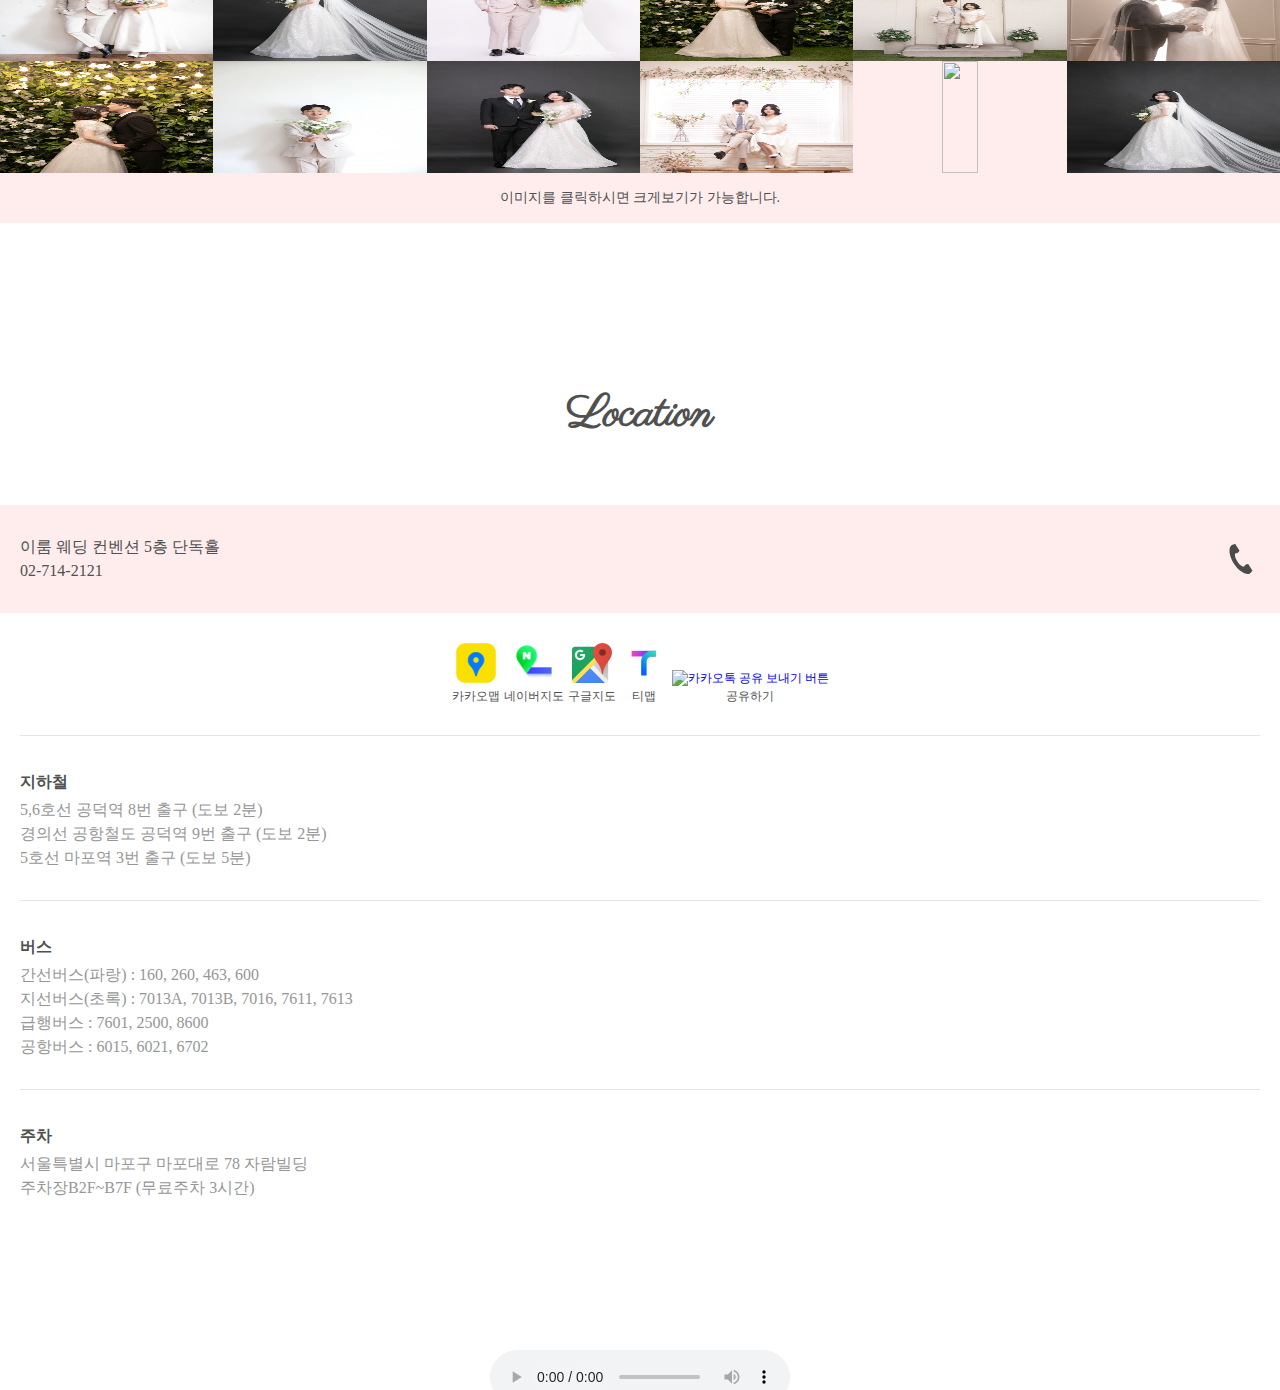
==== commit 58d1fe9a: "Update index.html" ====
--- a/index.html
+++ b/index.html
@@ -264,8 +264,8 @@
                 <tbody>
                   <tr>
                     <td>신부 임현애</td>
-                    <td>신한은행 110-408-1141334</td>
-                    <td><div onclick='copyAccount("신한은행 110-408-1141334")'>복사</div></td>
+                    <td>신한은행 110-408-114134</td>
+                    <td><div onclick='copyAccount("신한은행 110-408-114134")'>복사</div></td>
                   </tr>
                 </tbody>
                 <tbody>
@@ -278,8 +278,8 @@
                 <tbody>
                   <tr>
                     <td>모)고인순</td>
-                    <td>신한은행 110-408-1141334</td>
-                    <td><div onclick='copyAccount("신한은행 110-408-1141334")'>복사</div></td>
+                    <td>농협 30208614367701</td>
+                    <td><div onclick='copyAccount("농협 3020861436701")'>복사</div></td>
                   </tr>
                 </tbody>
               </table>
--- a/style.css
+++ b/style.css
@@ -85,9 +85,6 @@
   padding: 20px
 }
 
-#lv-container > #sns-login {
-  width: 900px;
-}
 
 /* navigatinon bar */
 
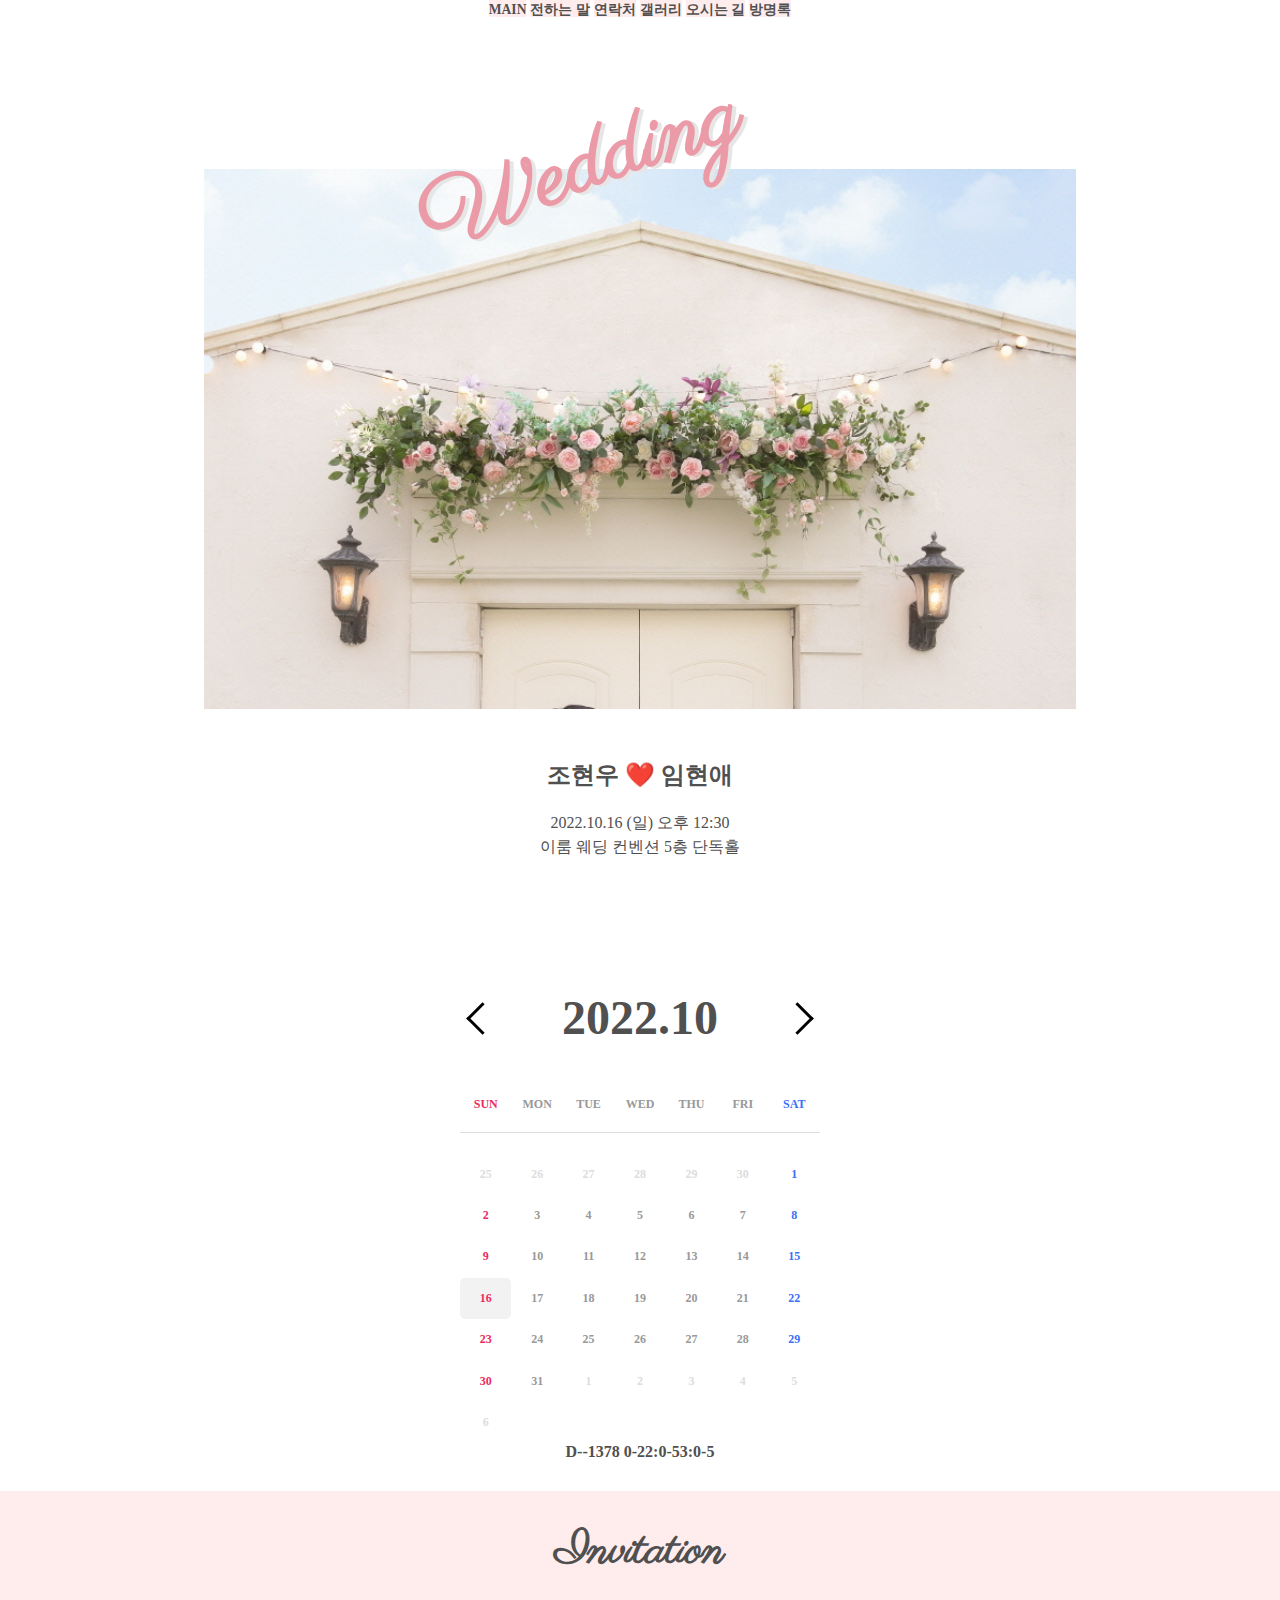
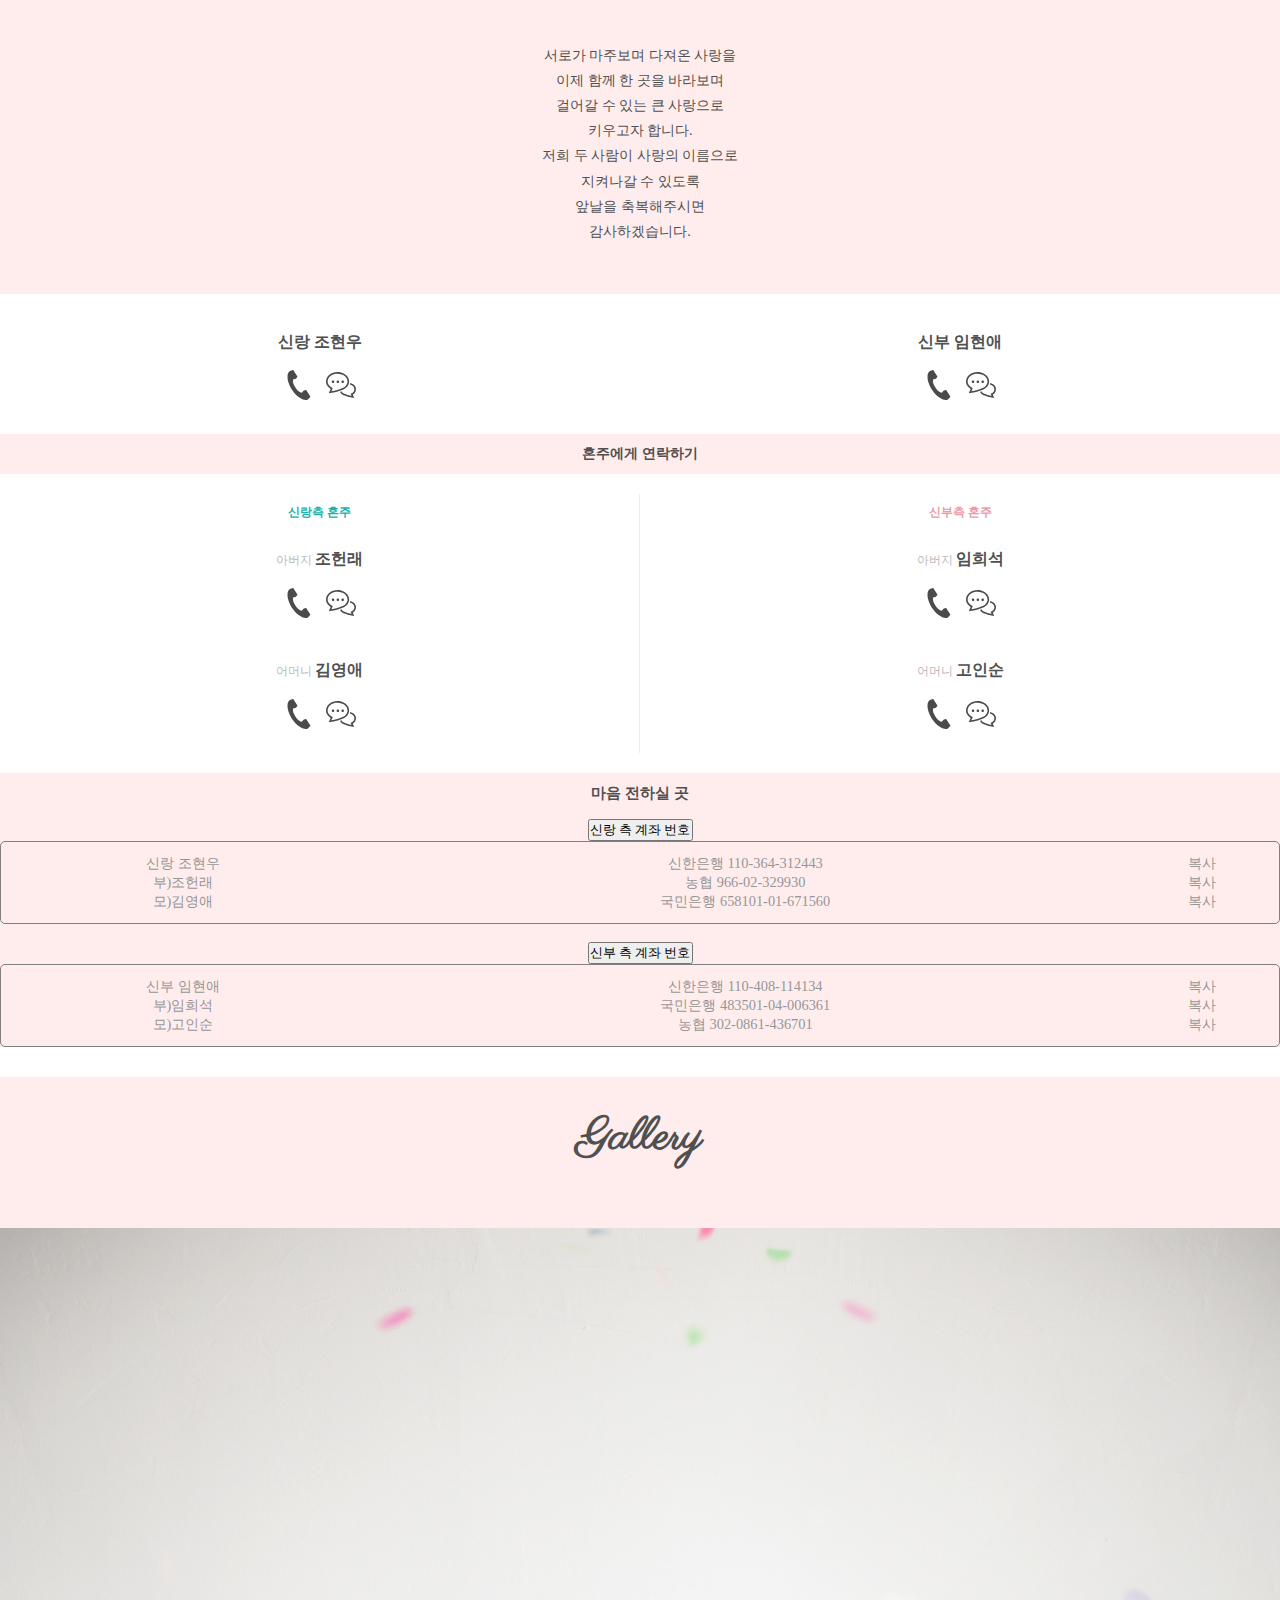
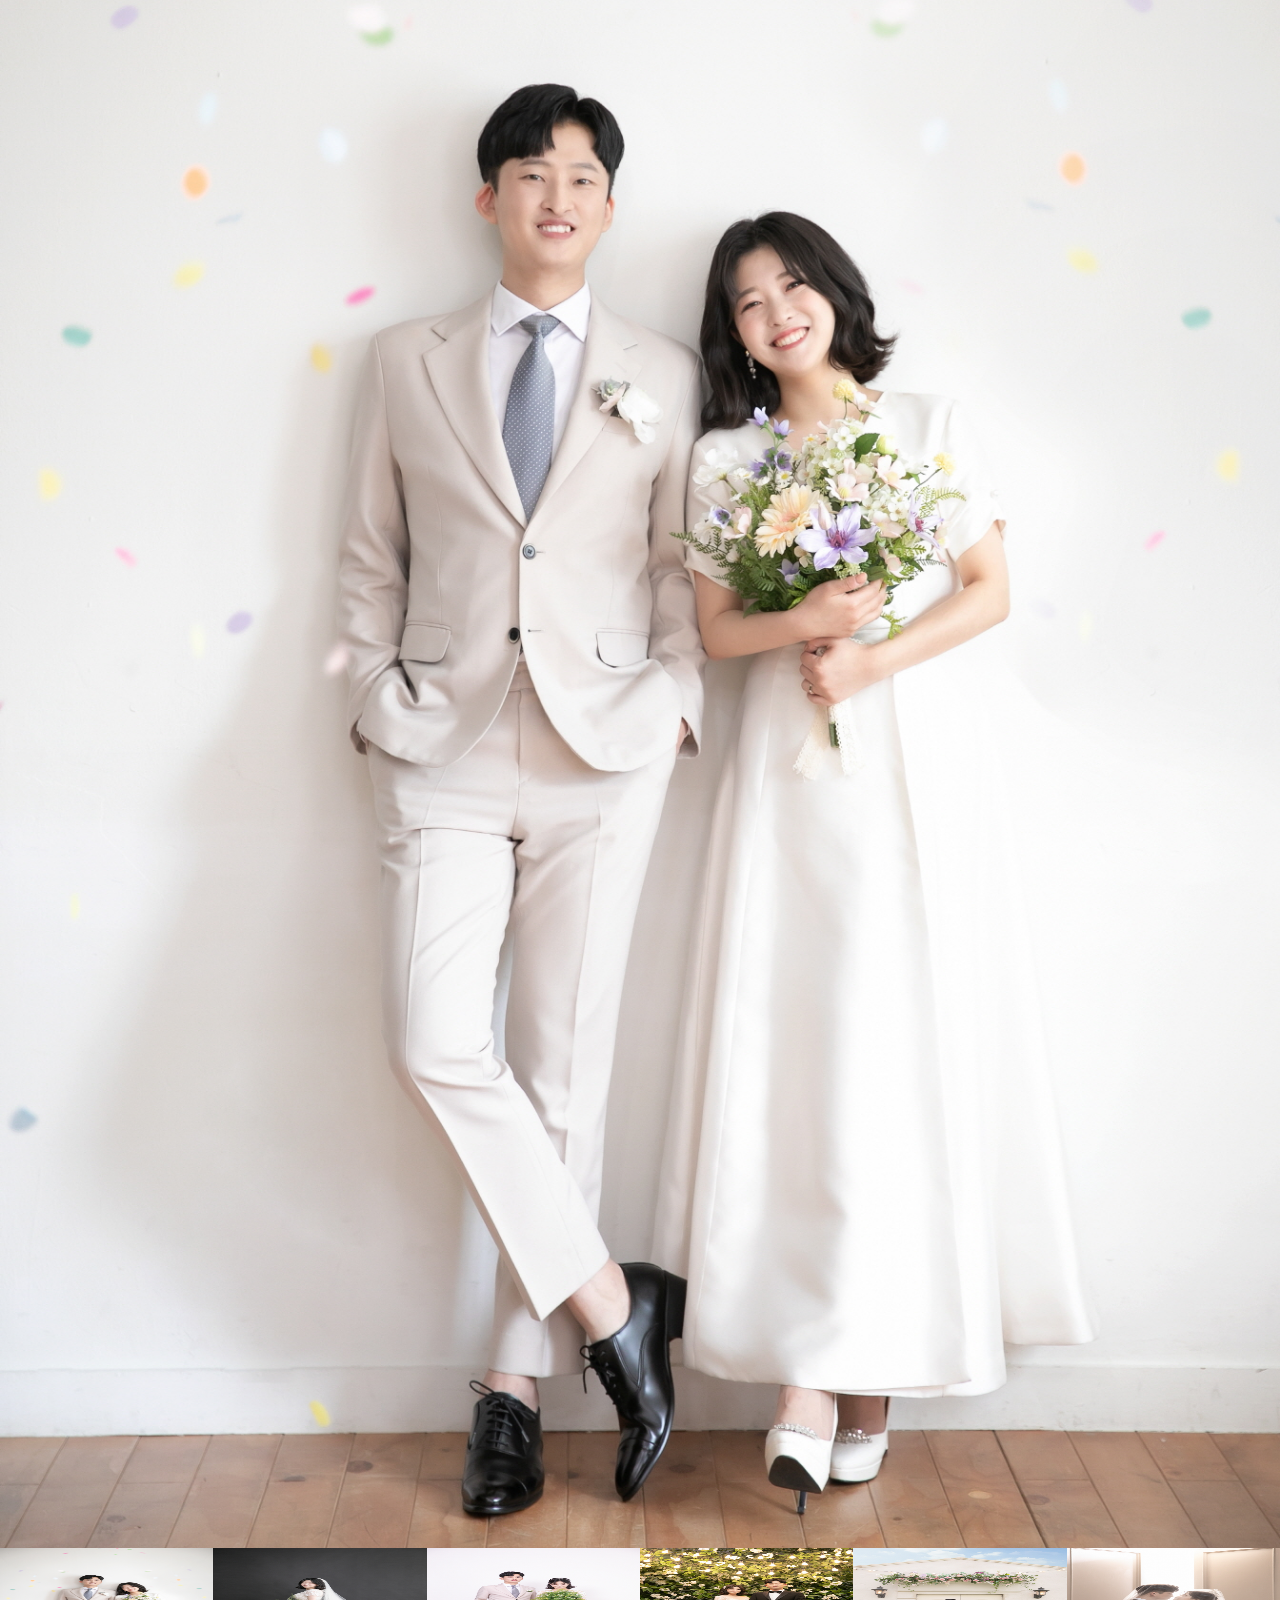
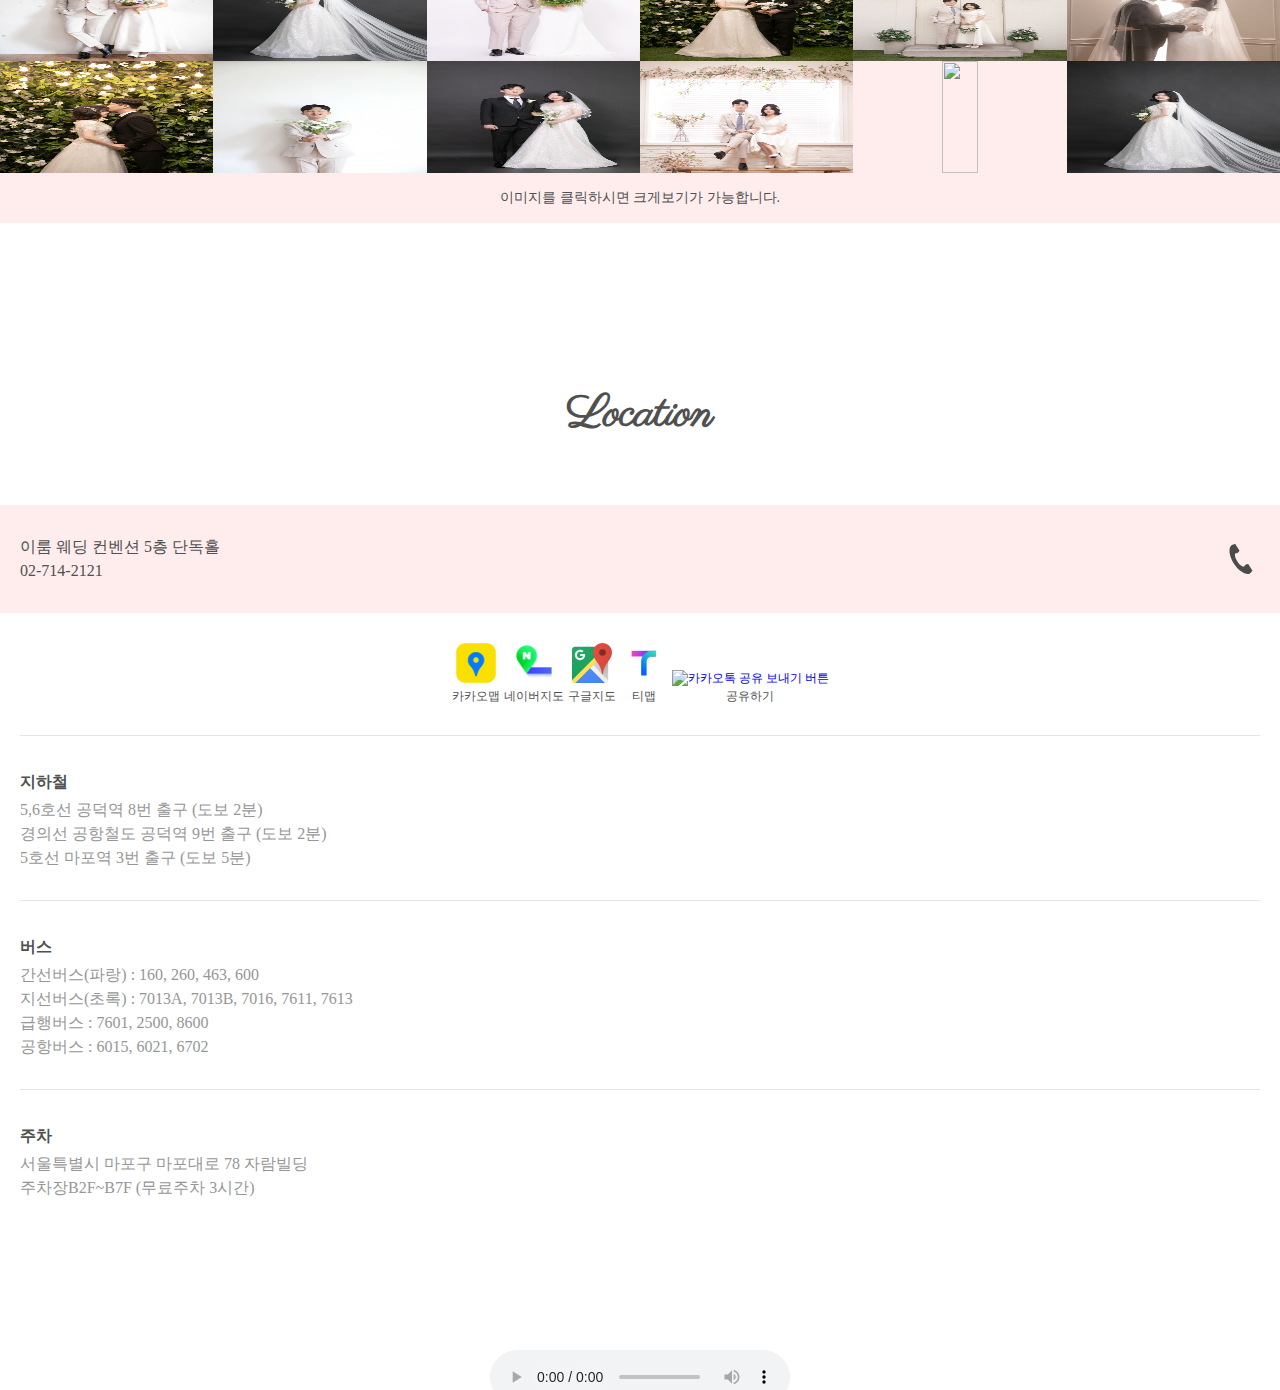
==== commit aa289219: "Update index.html" ====
--- a/index.html
+++ b/index.html
@@ -40,7 +40,7 @@
 <body>
   <div class="topnavbar">
     <nav class="navbar fixed-top navbar-light bg-light">
-      <a href="#">홈</a>
+      <a href="#">MAIN</a>
       <a href="#invitation">전하는 말</a>
       <a href="#call">연락처</a>
       <a href="#gallery">갤러리</a>
@@ -234,15 +234,15 @@
                 <tbody>
                   <tr>
                     <td>부)조헌래</td>
-                    <td>신한은행 110-364-312443</td>
-                    <td><div onclick='copyAccount("신한은행 110-364-312443")'>복사</div></td>
+                    <td>농협 966-02-329930</td>
+                    <td><div onclick='copyAccount("농협 966-02-329930")'>복사</div></td>
                   </tr>
                 </tbody>
                 <tbody>
                   <tr>
                     <td>모)김영애</td>
-                    <td>신한은행 110-364-312443</td>
-                    <td><div onclick='copyAccount("신한은행 110-364-312443")'>복사</div></td>
+                    <td>국민은행 658101-01-671560</td>
+                    <td><div onclick='copyAccount("국민은행 658101-01-671560")'>복사</div></td>
                   </tr>
                 </tbody>
               </table>
@@ -278,8 +278,8 @@
                 <tbody>
                   <tr>
                     <td>모)고인순</td>
-                    <td>농협 30208614367701</td>
-                    <td><div onclick='copyAccount("농협 3020861436701")'>복사</div></td>
+                    <td>농협 302-0861-436701</td>
+                    <td><div onclick='copyAccount("농협 302-0861-436701")'>복사</div></td>
                   </tr>
                 </tbody>
               </table>
--- a/style.css
+++ b/style.css
@@ -82,9 +82,12 @@
 }
 
 #lv-container {
-  padding: 20px
-}
-
+  padding: 20px;
+}
+
+#taboola-livere {
+  display: none;
+}
 
 /* navigatinon bar */
 
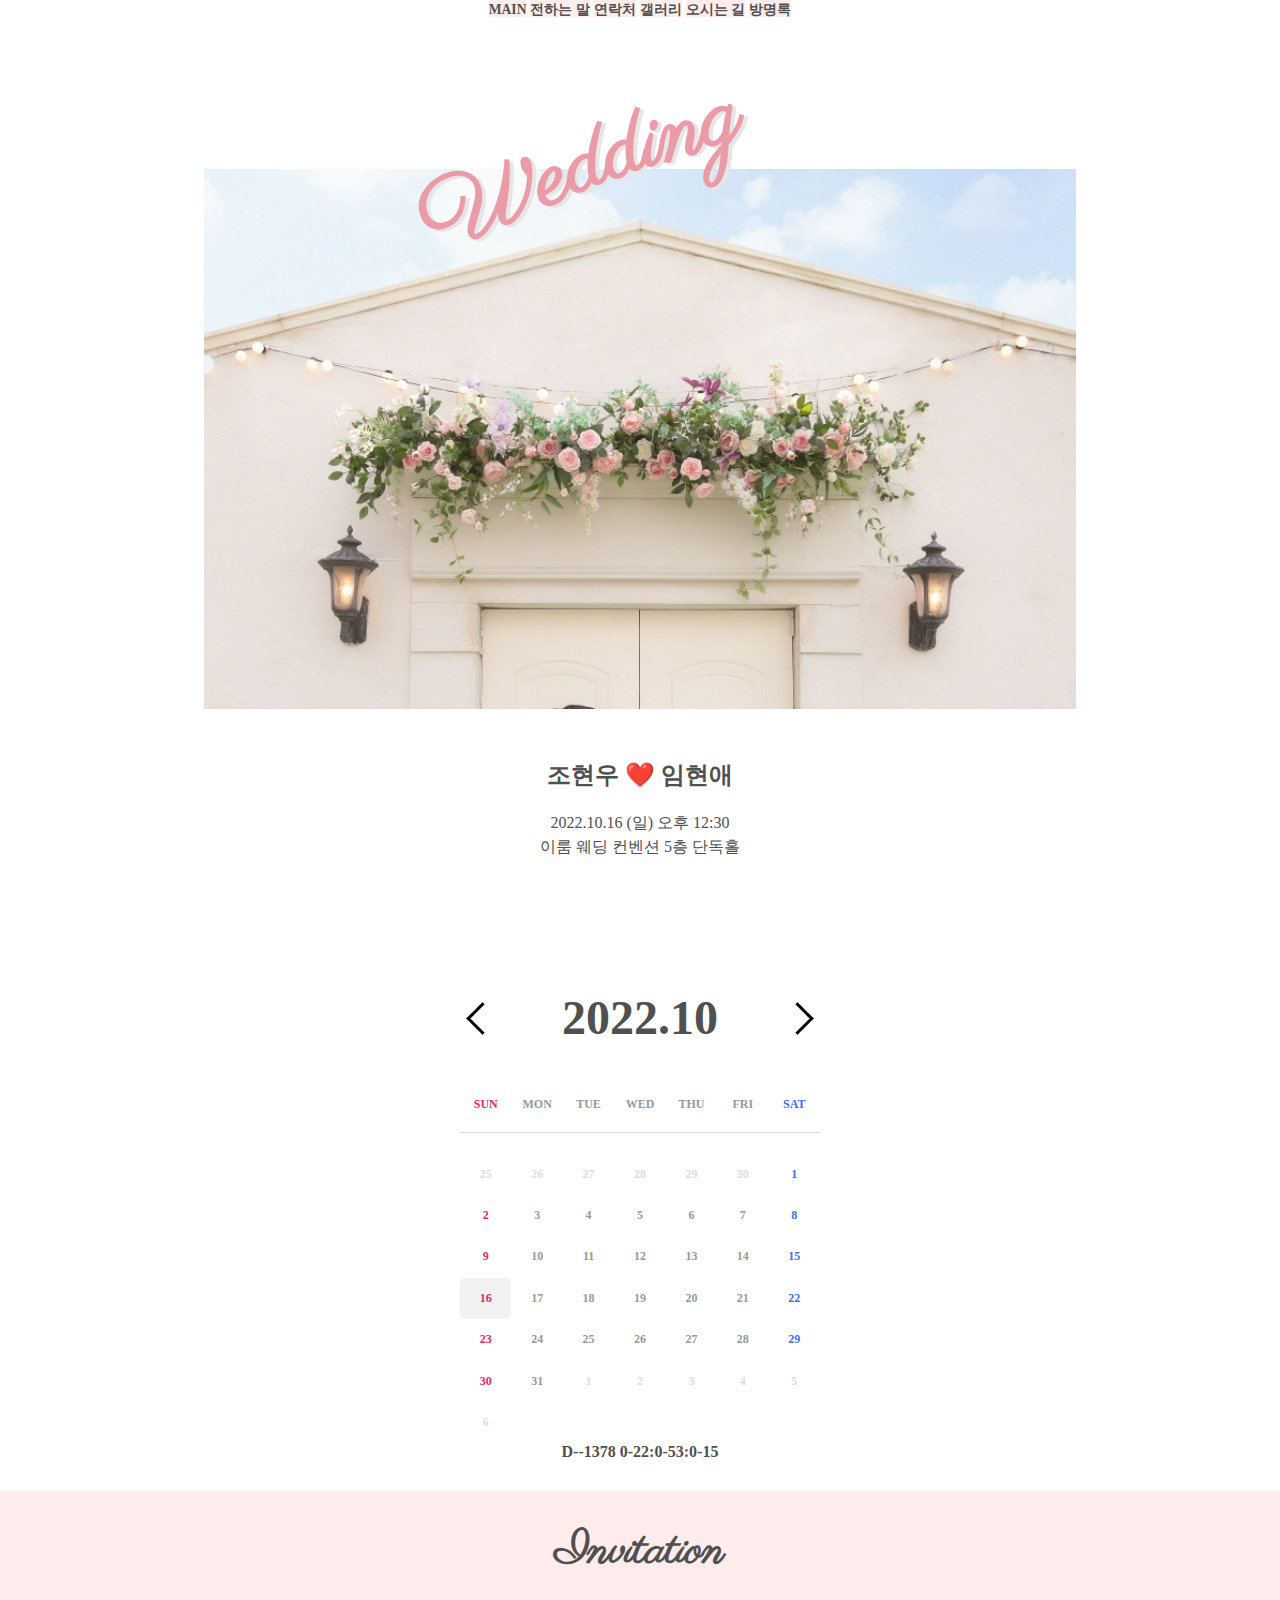
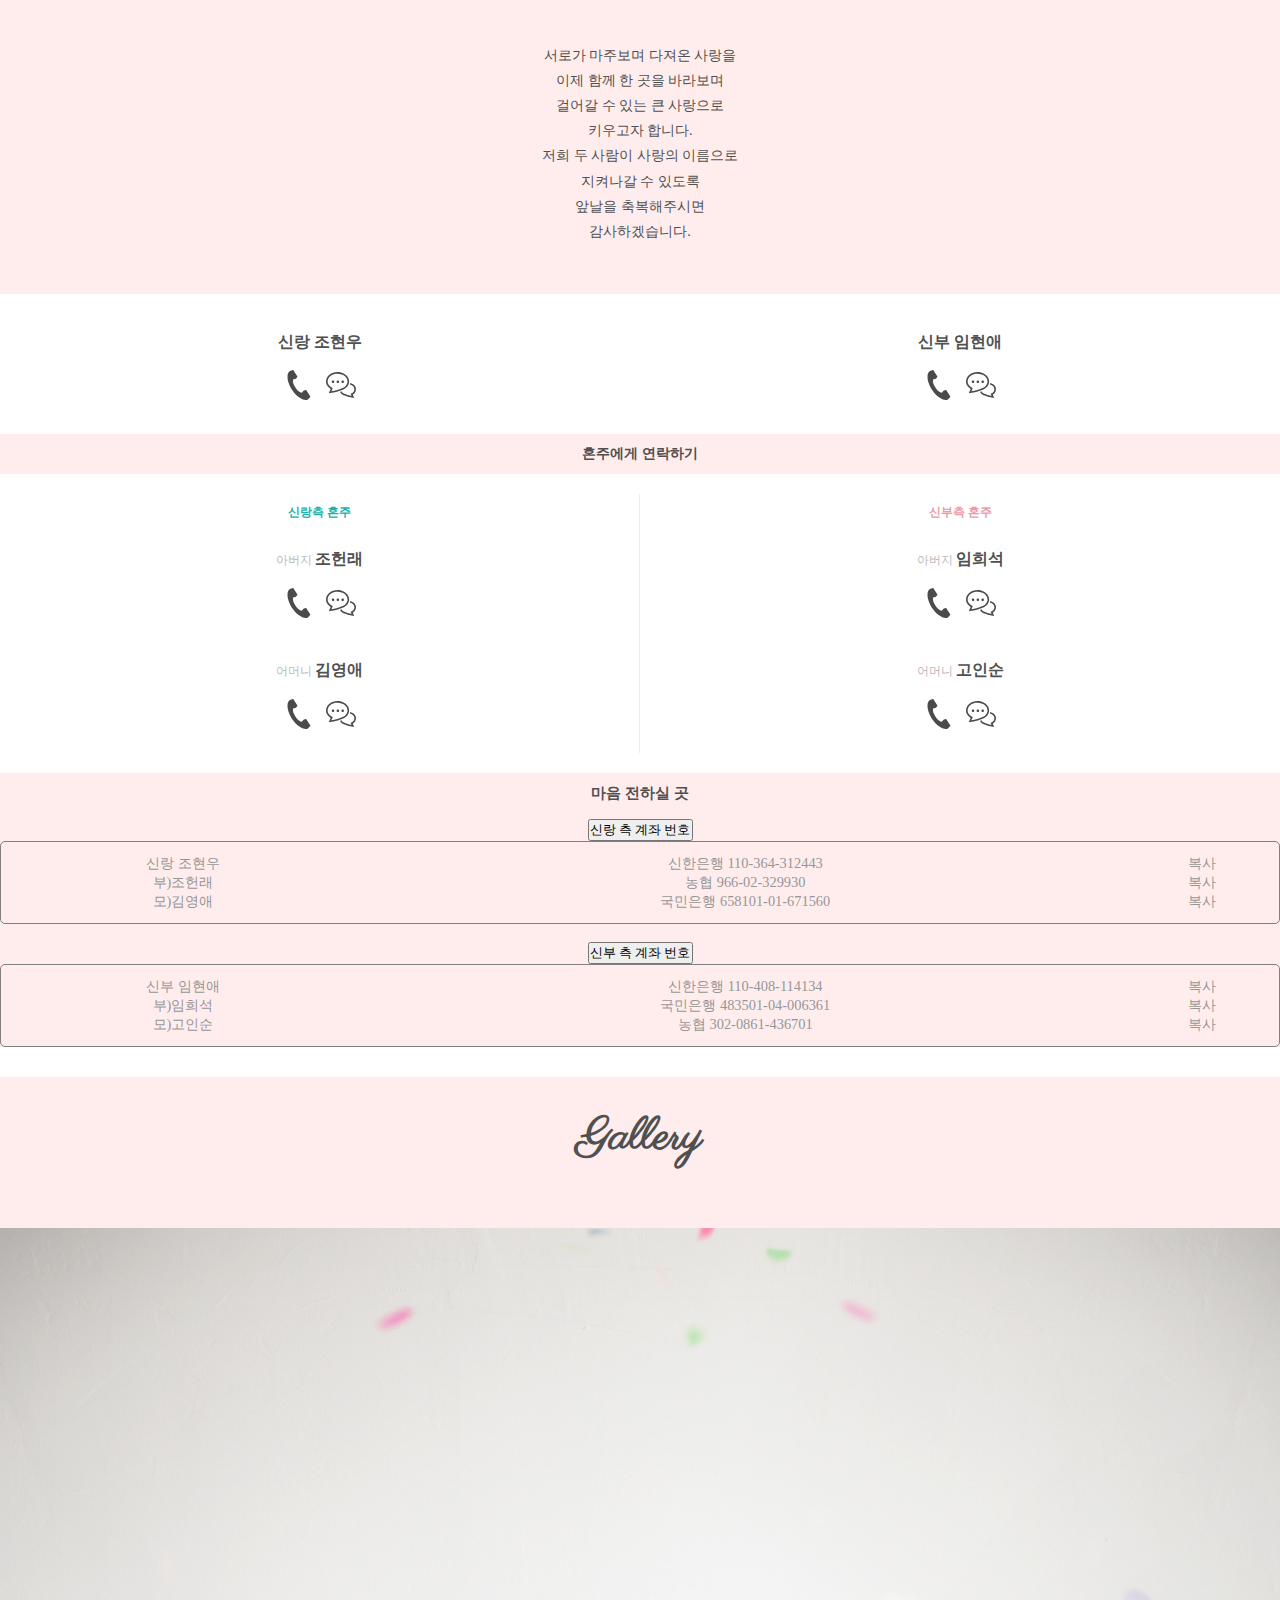
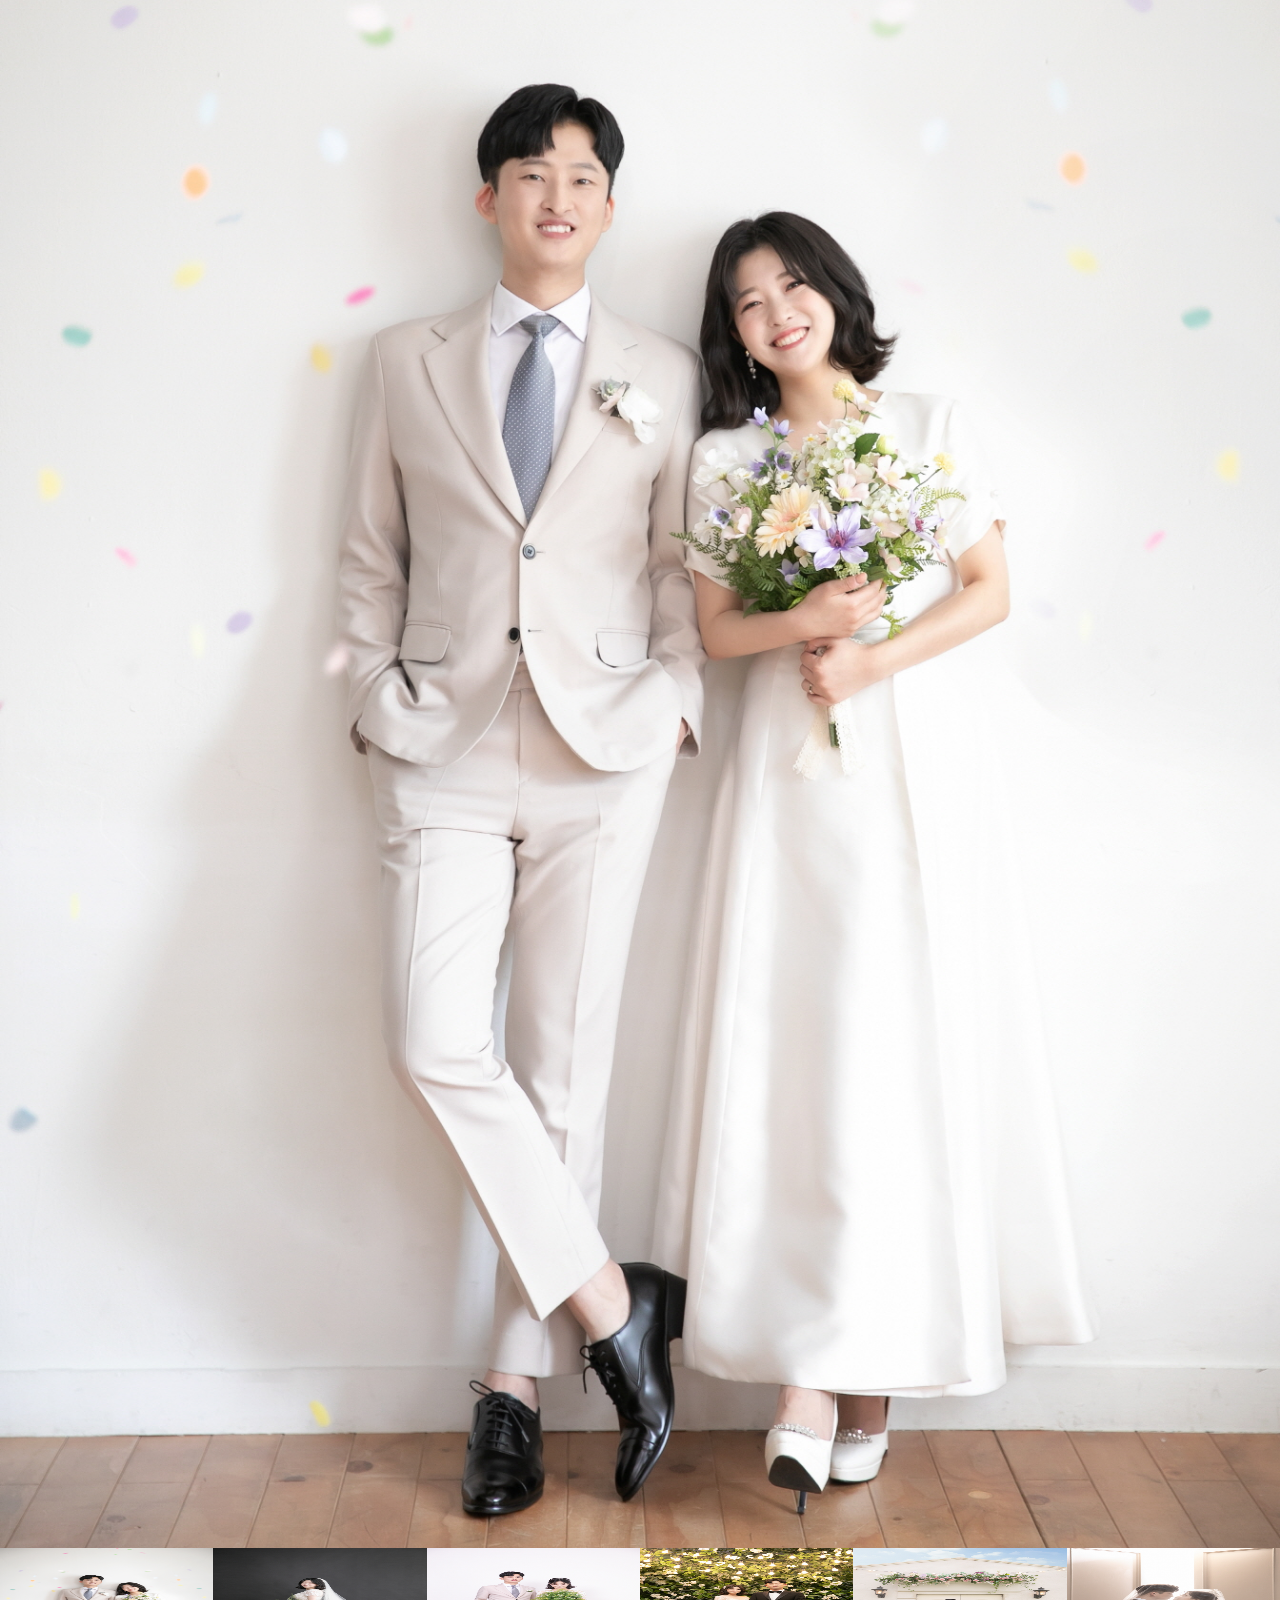
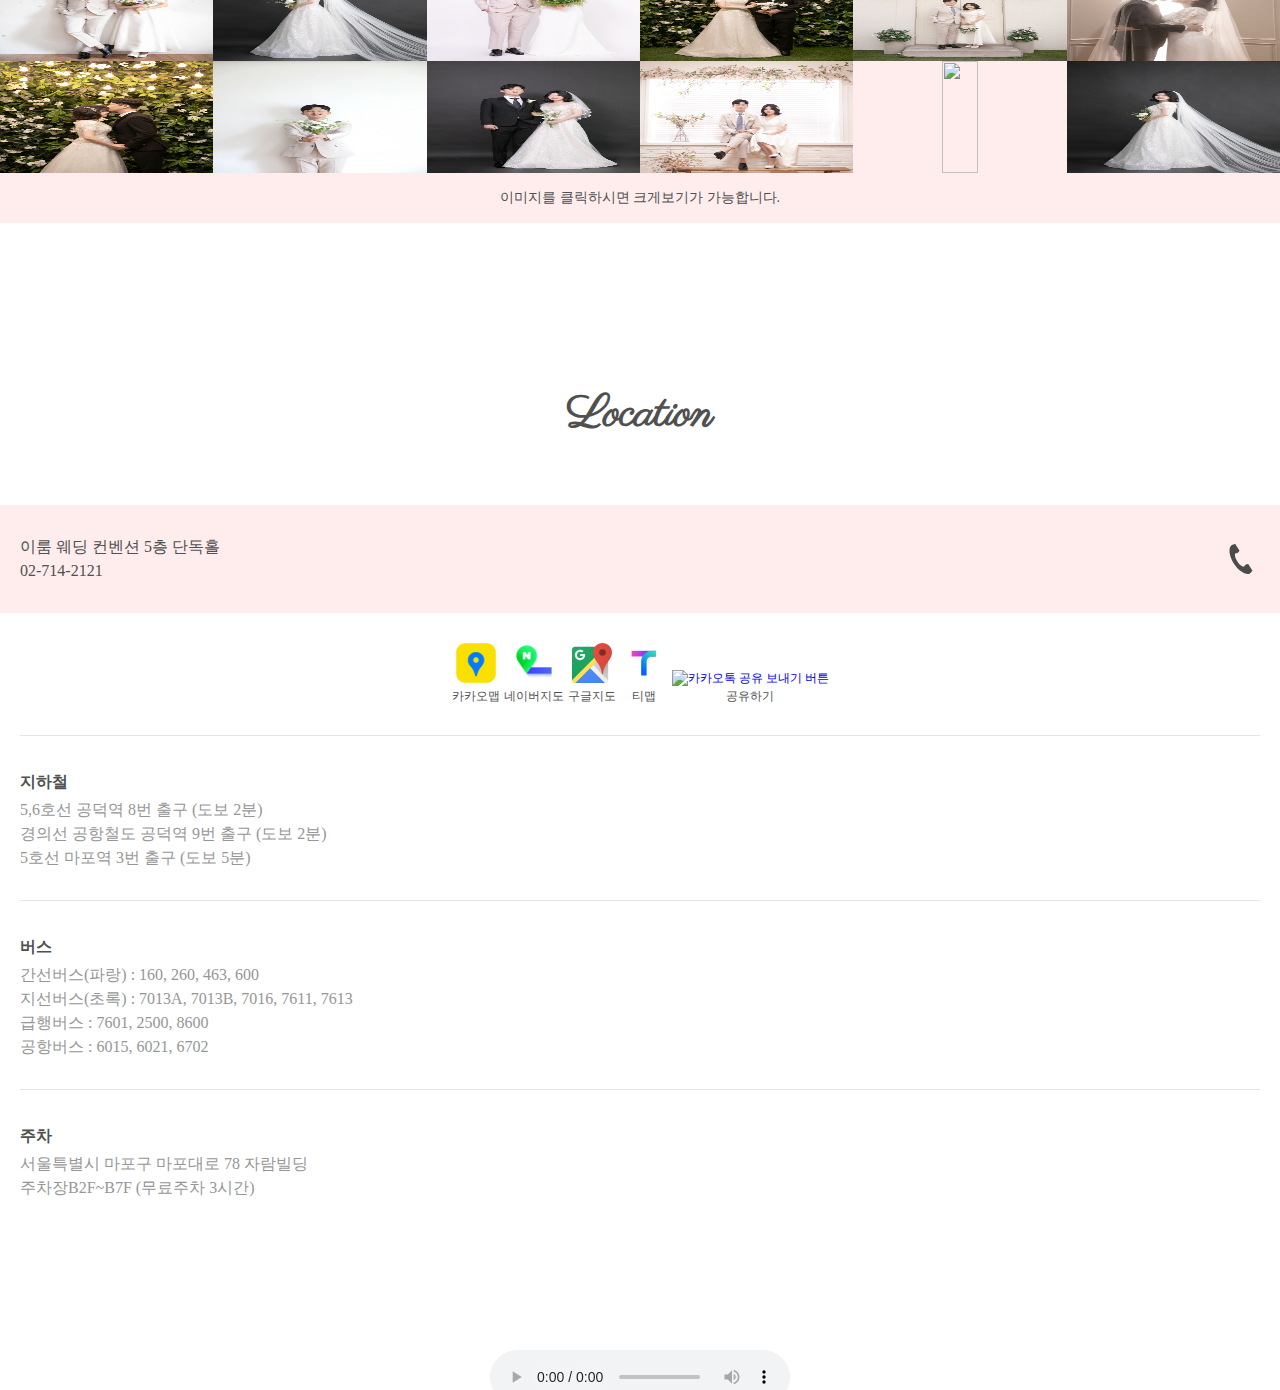
==== commit 0b89898d: "Update index.html" ====
--- a/index.html
+++ b/index.html
@@ -179,7 +179,7 @@
           <a href="tel:010-7317-9499">
             <img class="icon" src="images/icon_call.svg" alt="전화걸기">
           </a>
-          <a href="sms::010-7317-9499">
+          <a href="sms:010-7317-9499">
             <img class="icon" src="images/icon_message.svg" alt="문자하기">
           </a>
         </div>
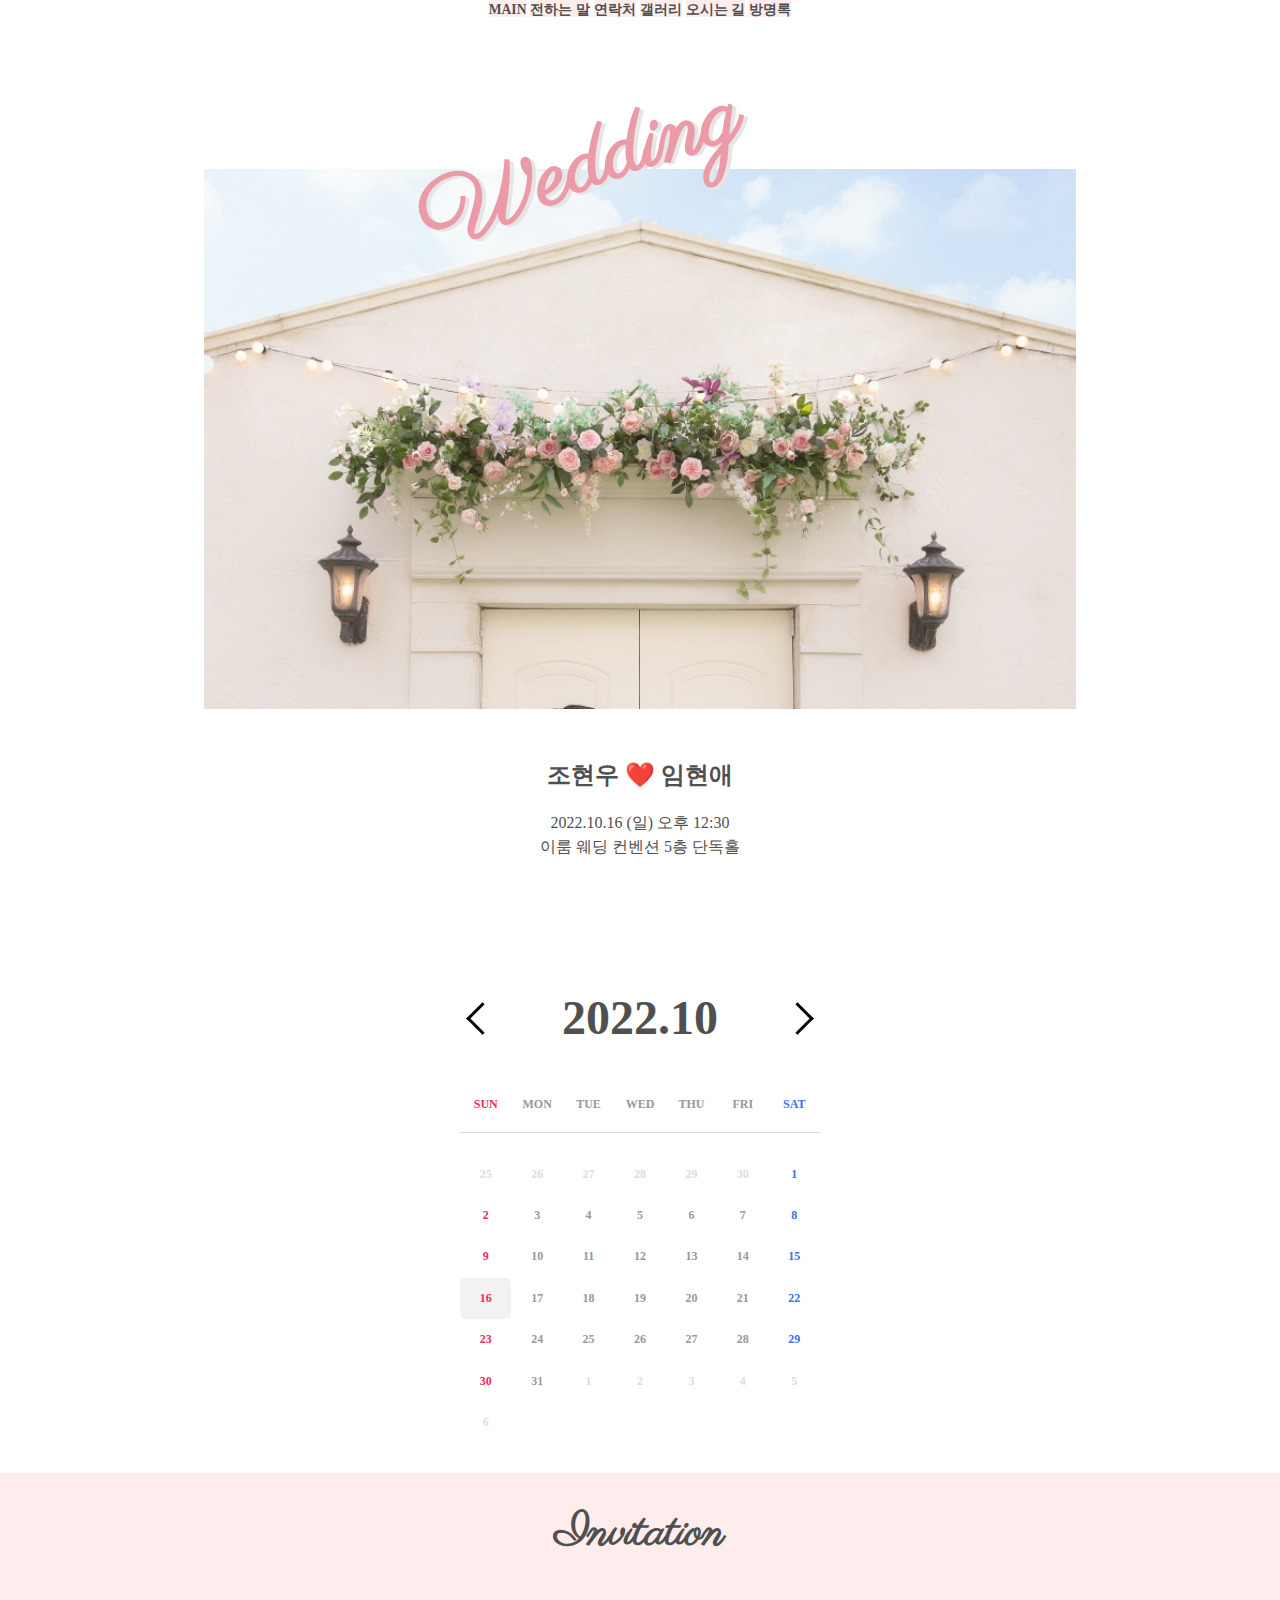
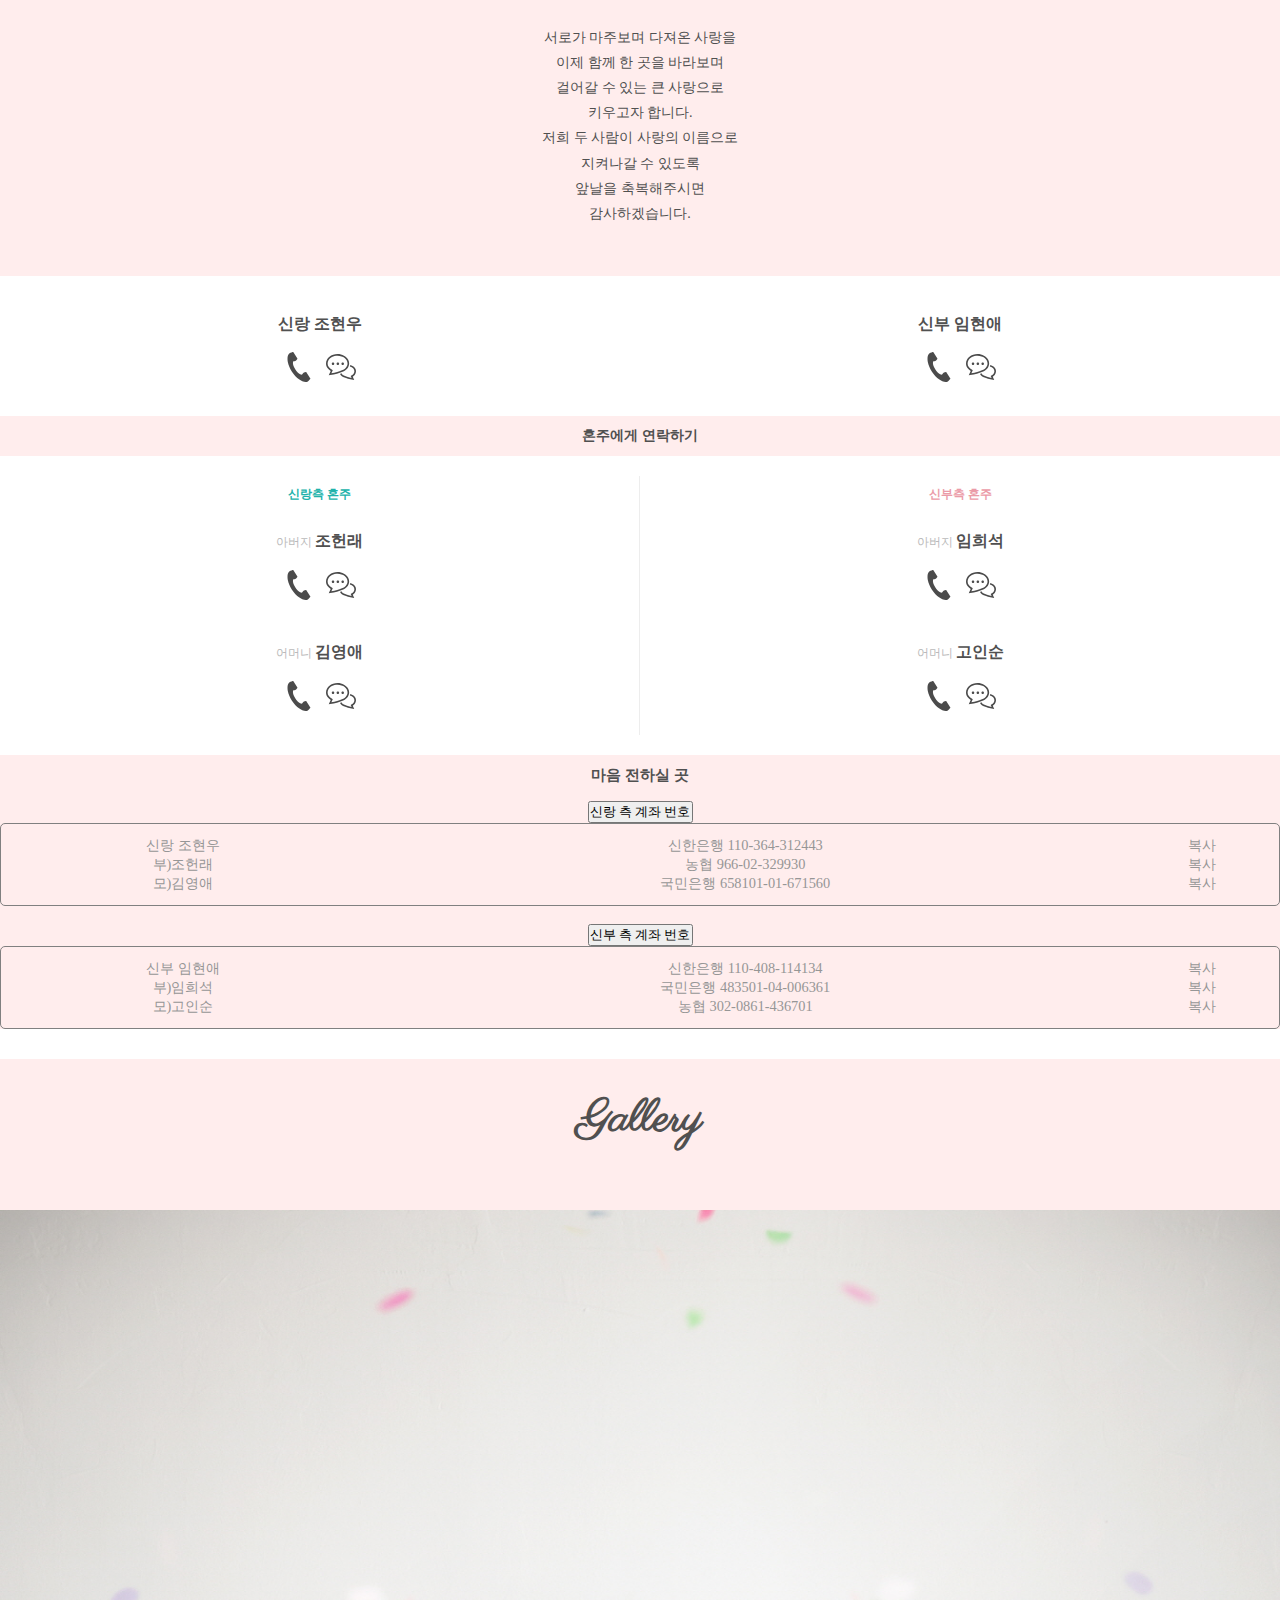
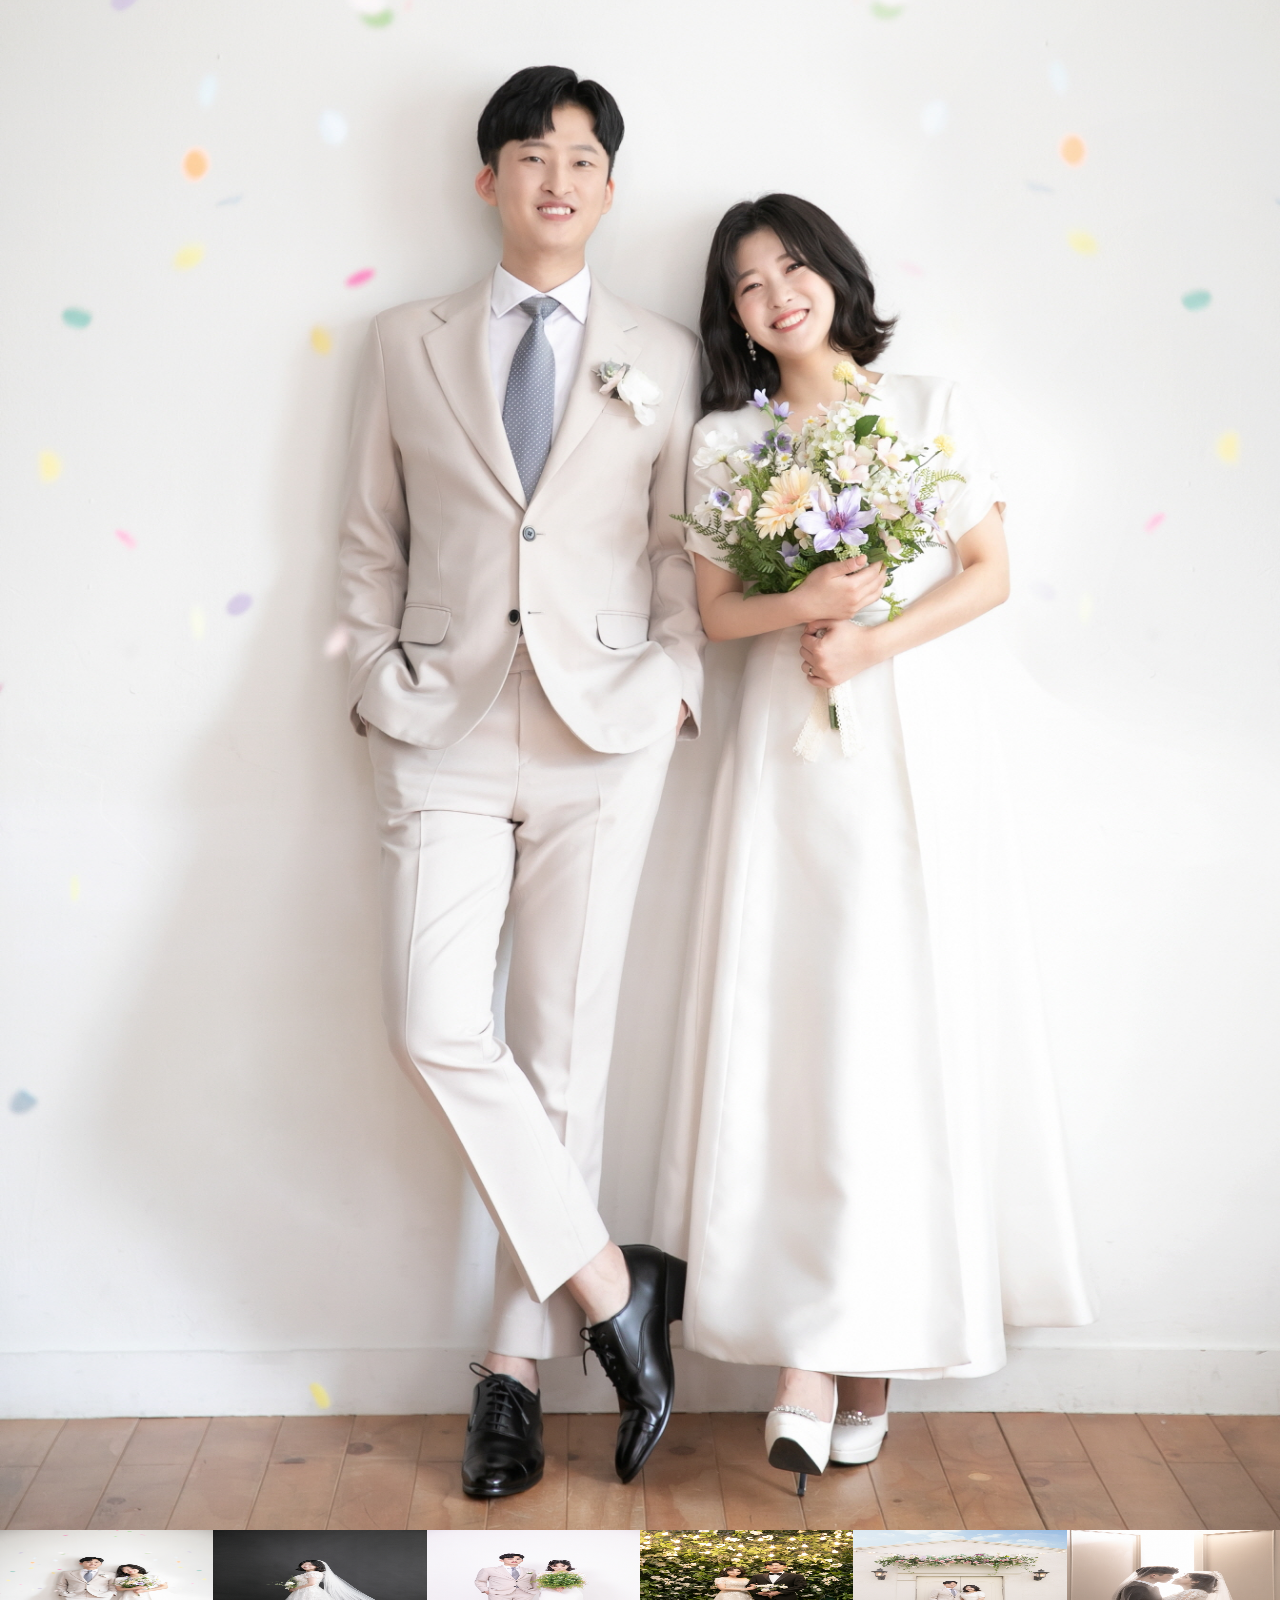
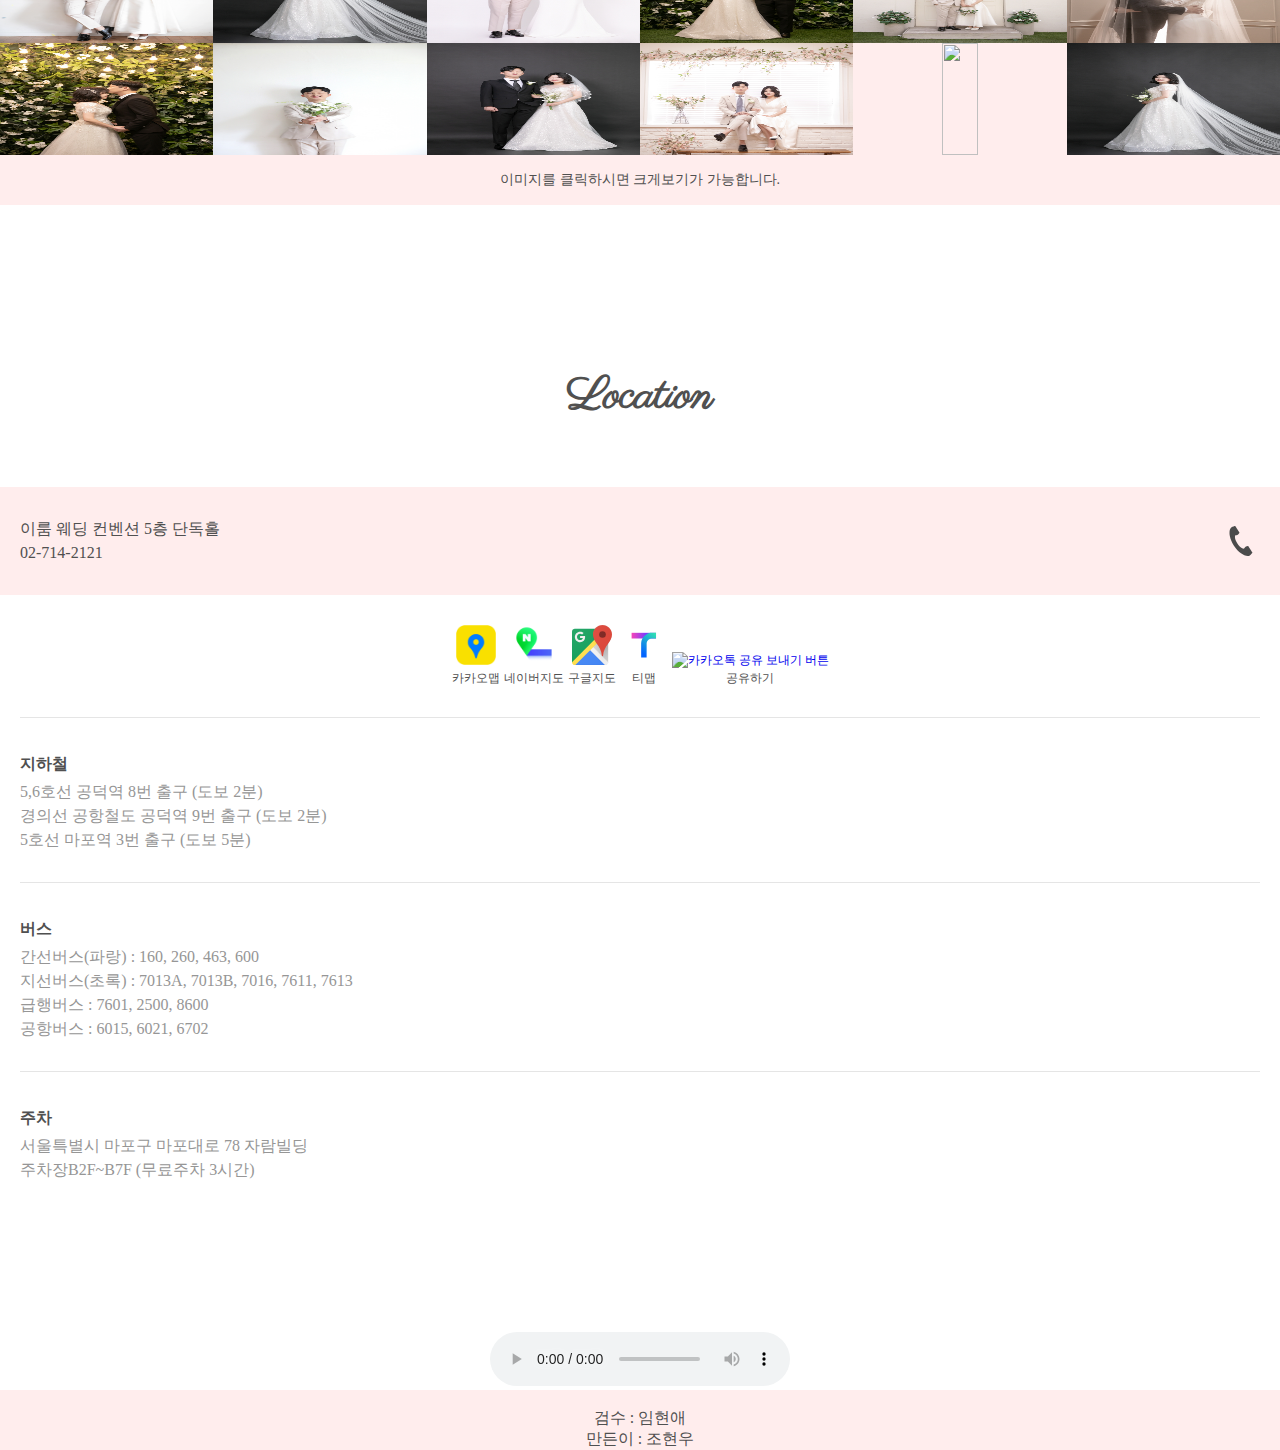
==== commit d406c19c: "add comment" ====
--- a/index.html
+++ b/index.html
@@ -451,5 +451,10 @@
     })
   </script>
 </body>
+<footer>
+  <br>
+  검수 : 임현애 <br>
+  만든이 : 조현우
+</footer>
 
 </html>
--- a/style.css
+++ b/style.css
@@ -20,6 +20,10 @@
   color: #505050;
   text-align: center;
   font-family: 'MapoGoldenPier';
+}
+
+footer {
+  background-color: #ffeded;
 }
 
 button {
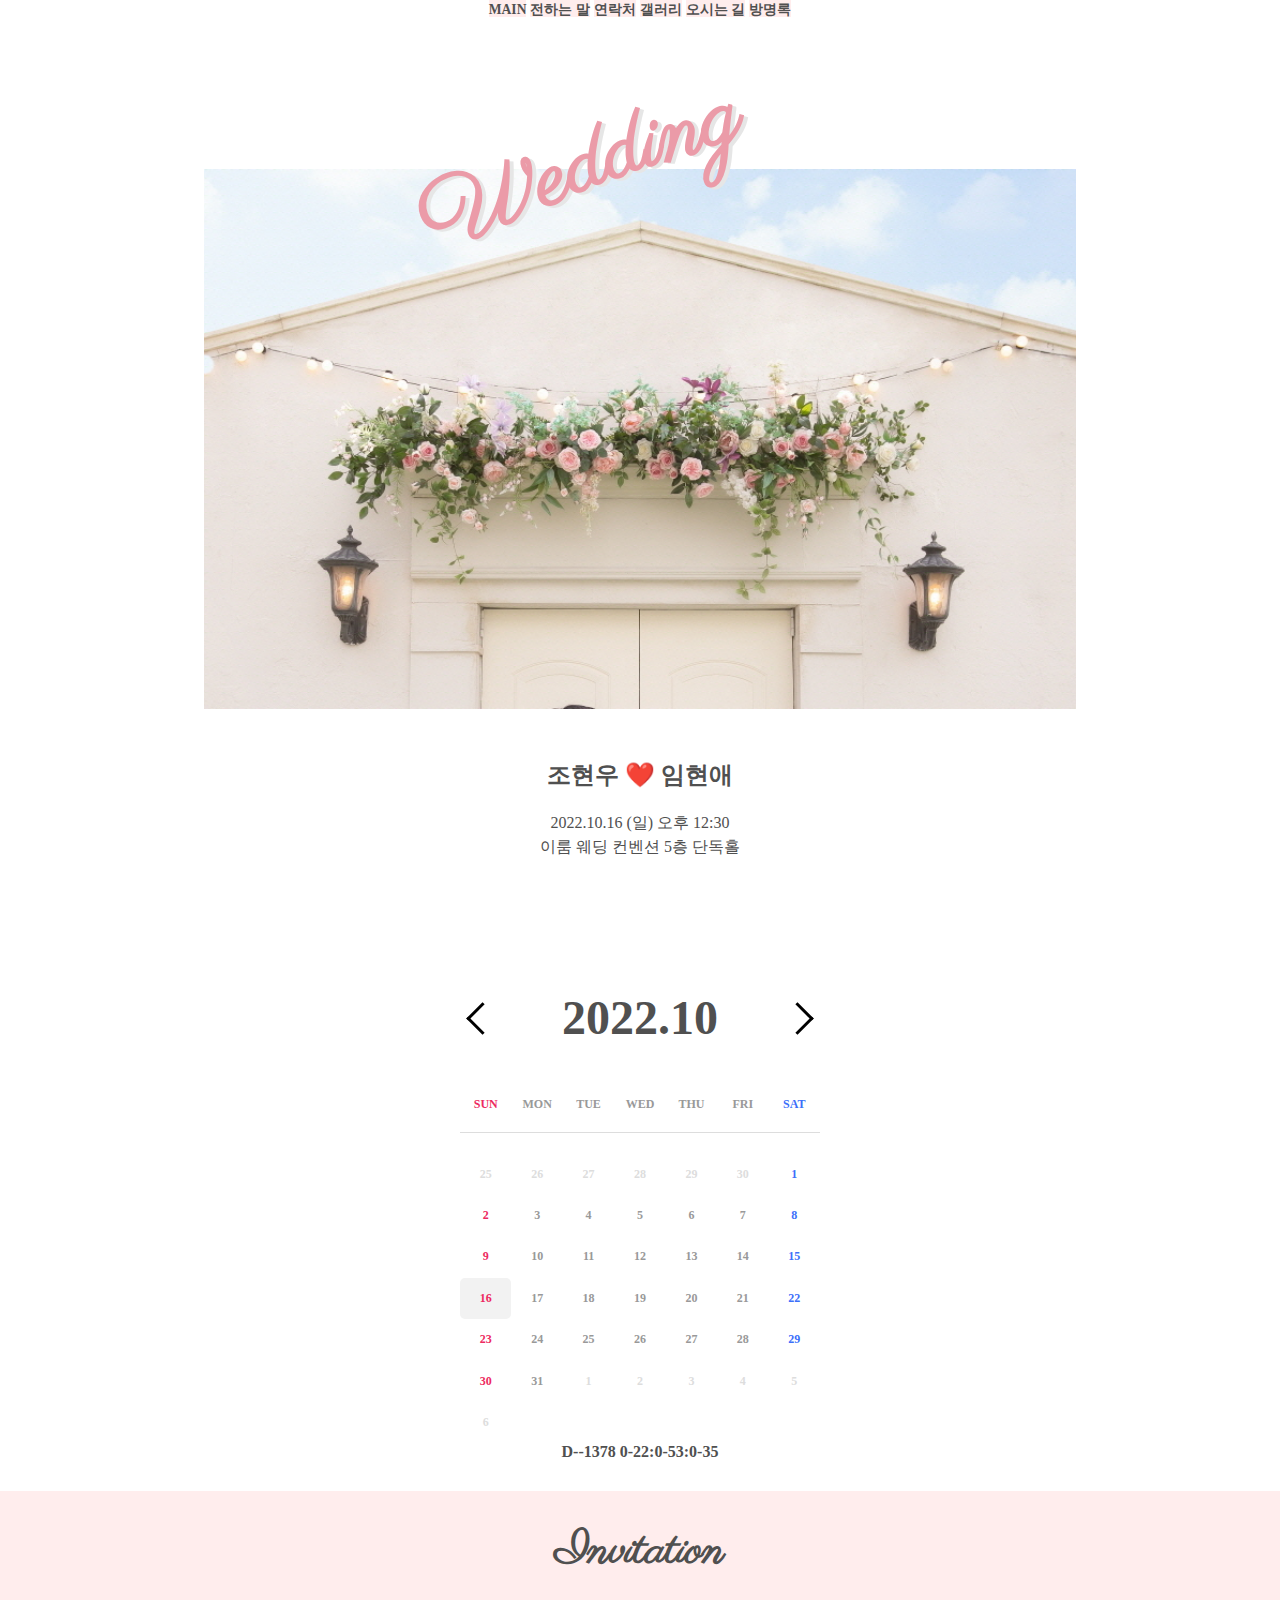
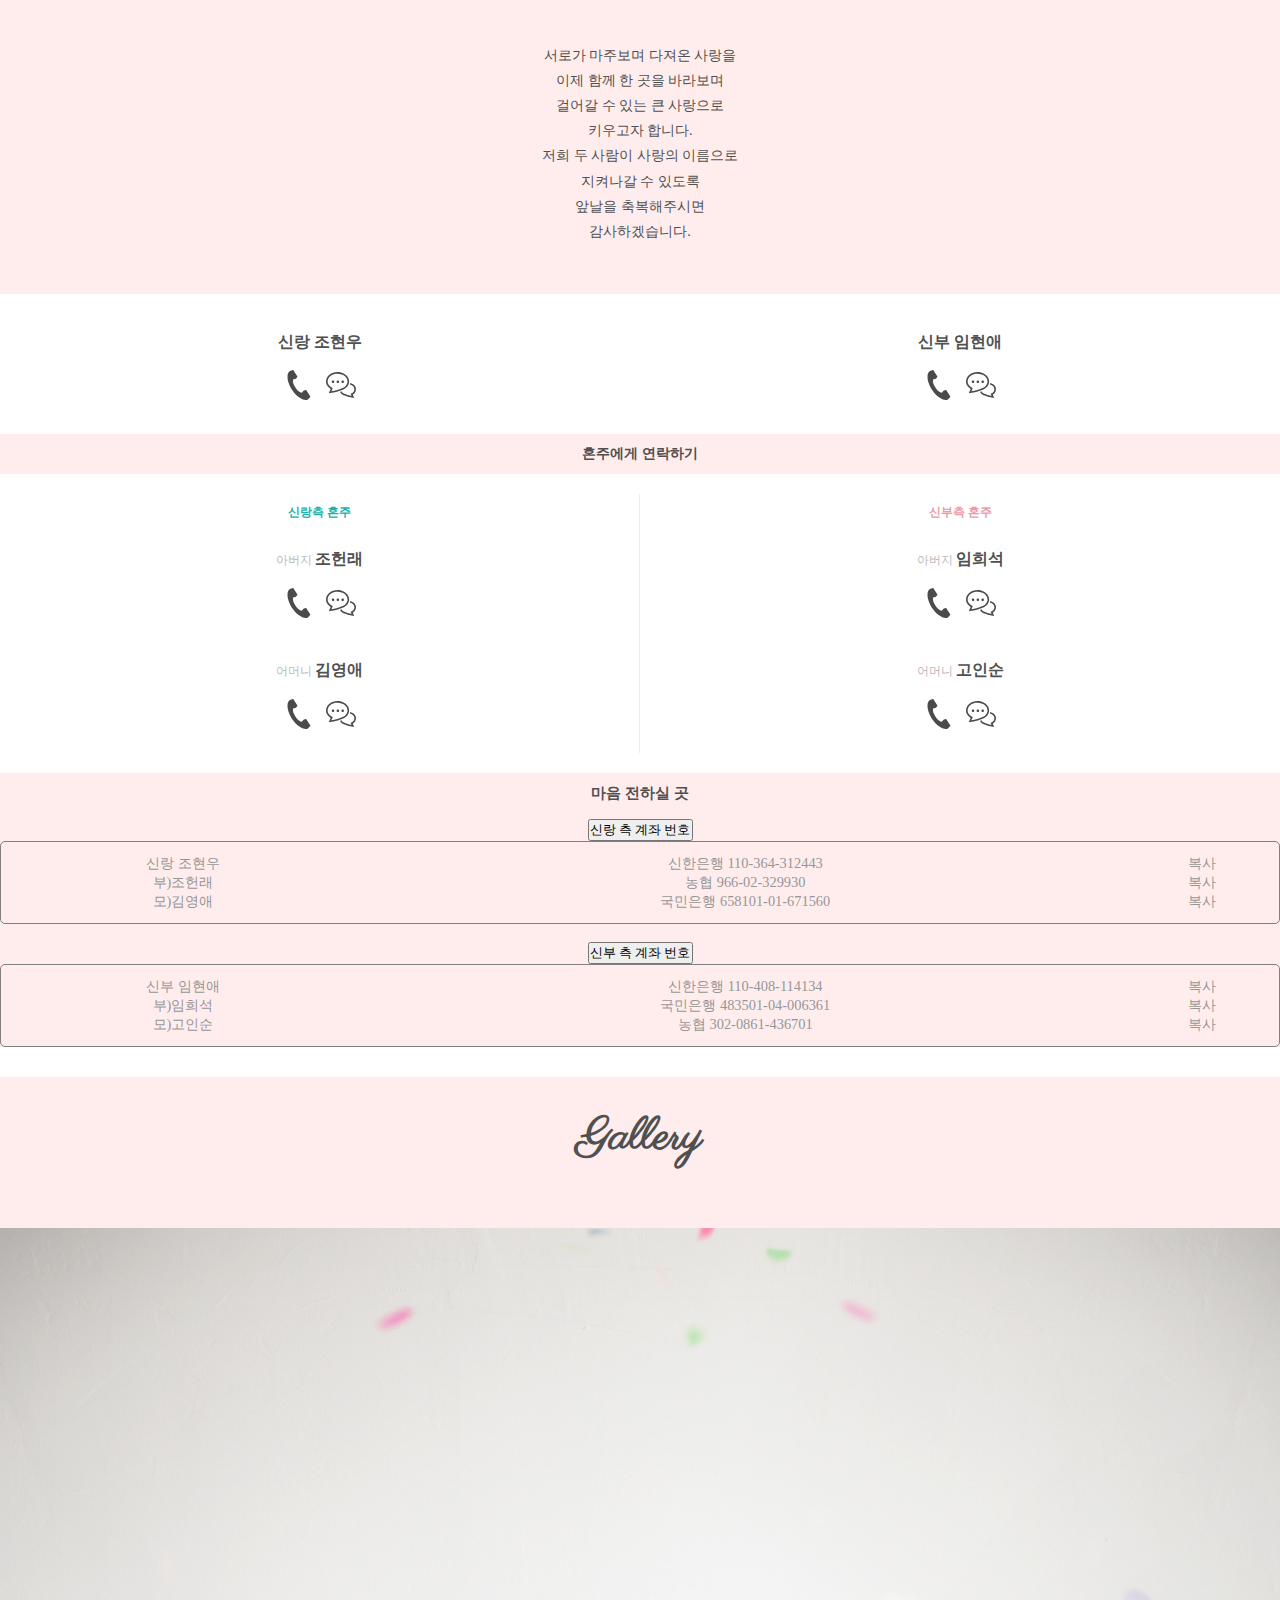
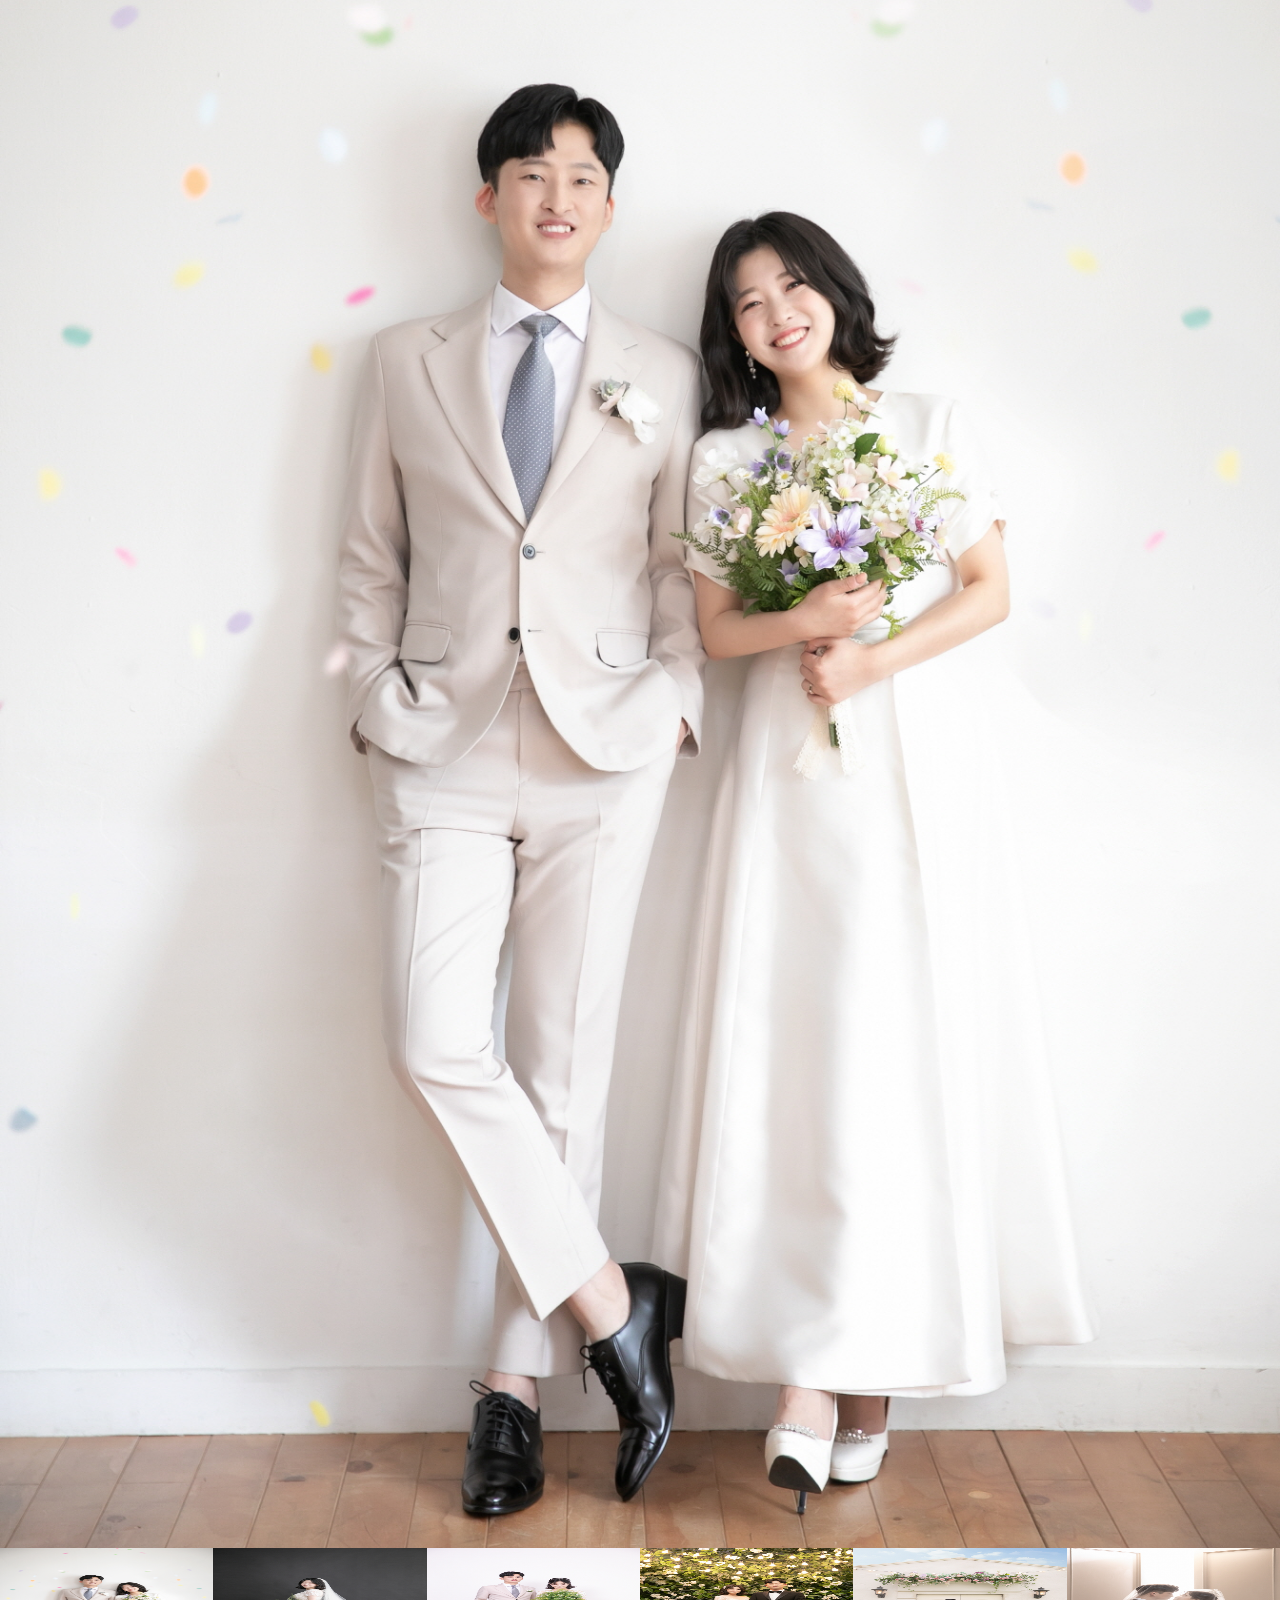
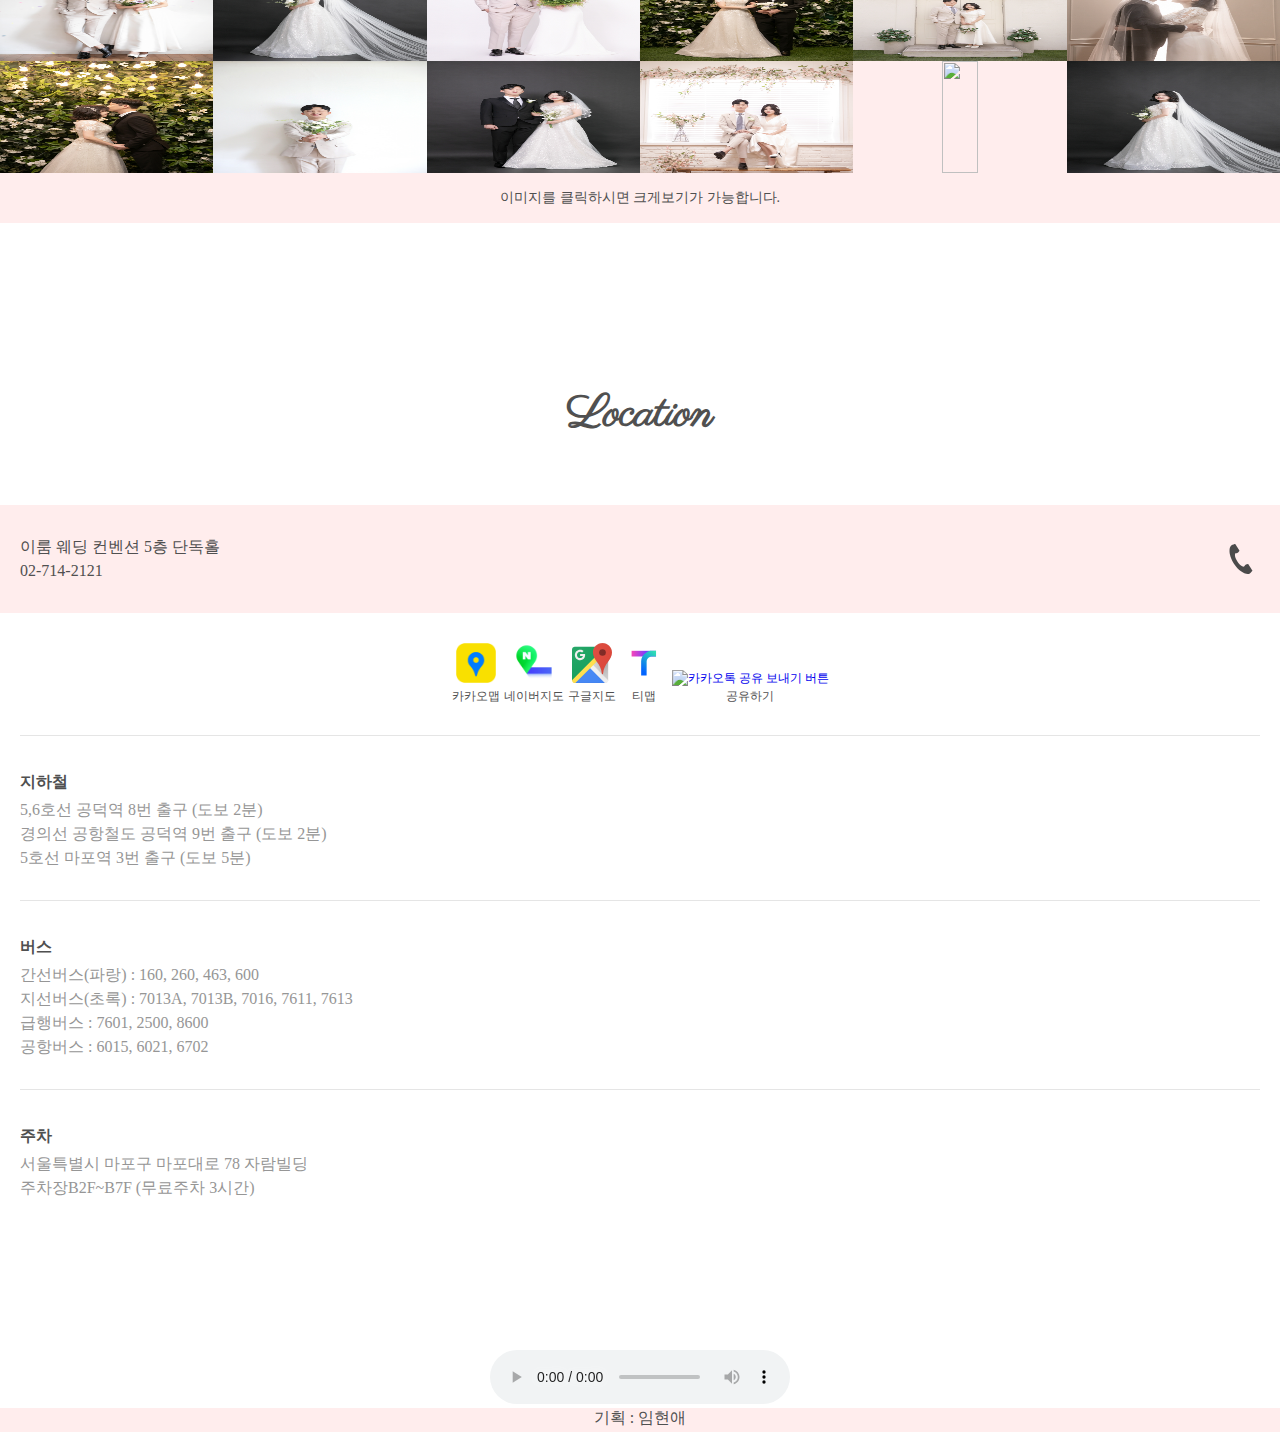
==== commit f5a13a7b: "Update index.html" ====
--- a/index.html
+++ b/index.html
@@ -452,8 +452,7 @@
   </script>
 </body>
 <footer>
-  <br>
-  검수 : 임현애 <br>
+  기획 : 임현애 <br>
   만든이 : 조현우
 </footer>
 
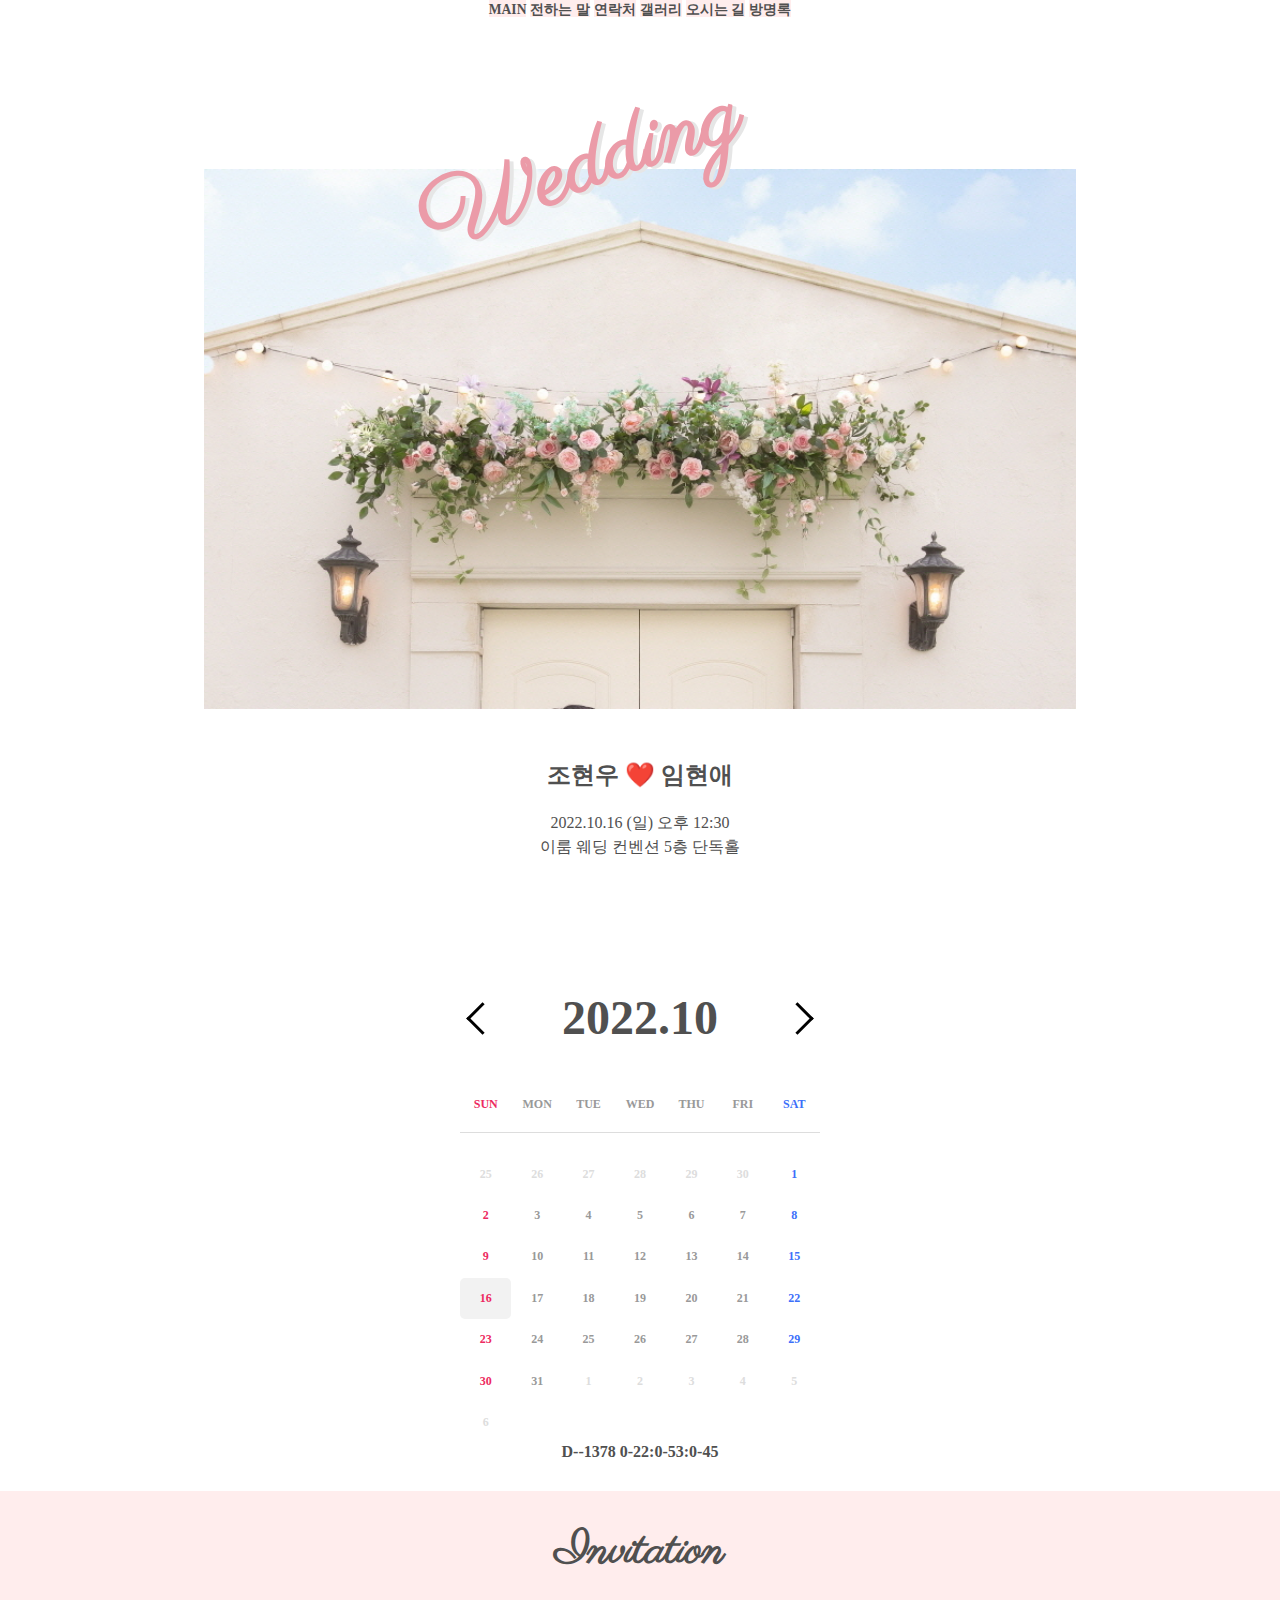
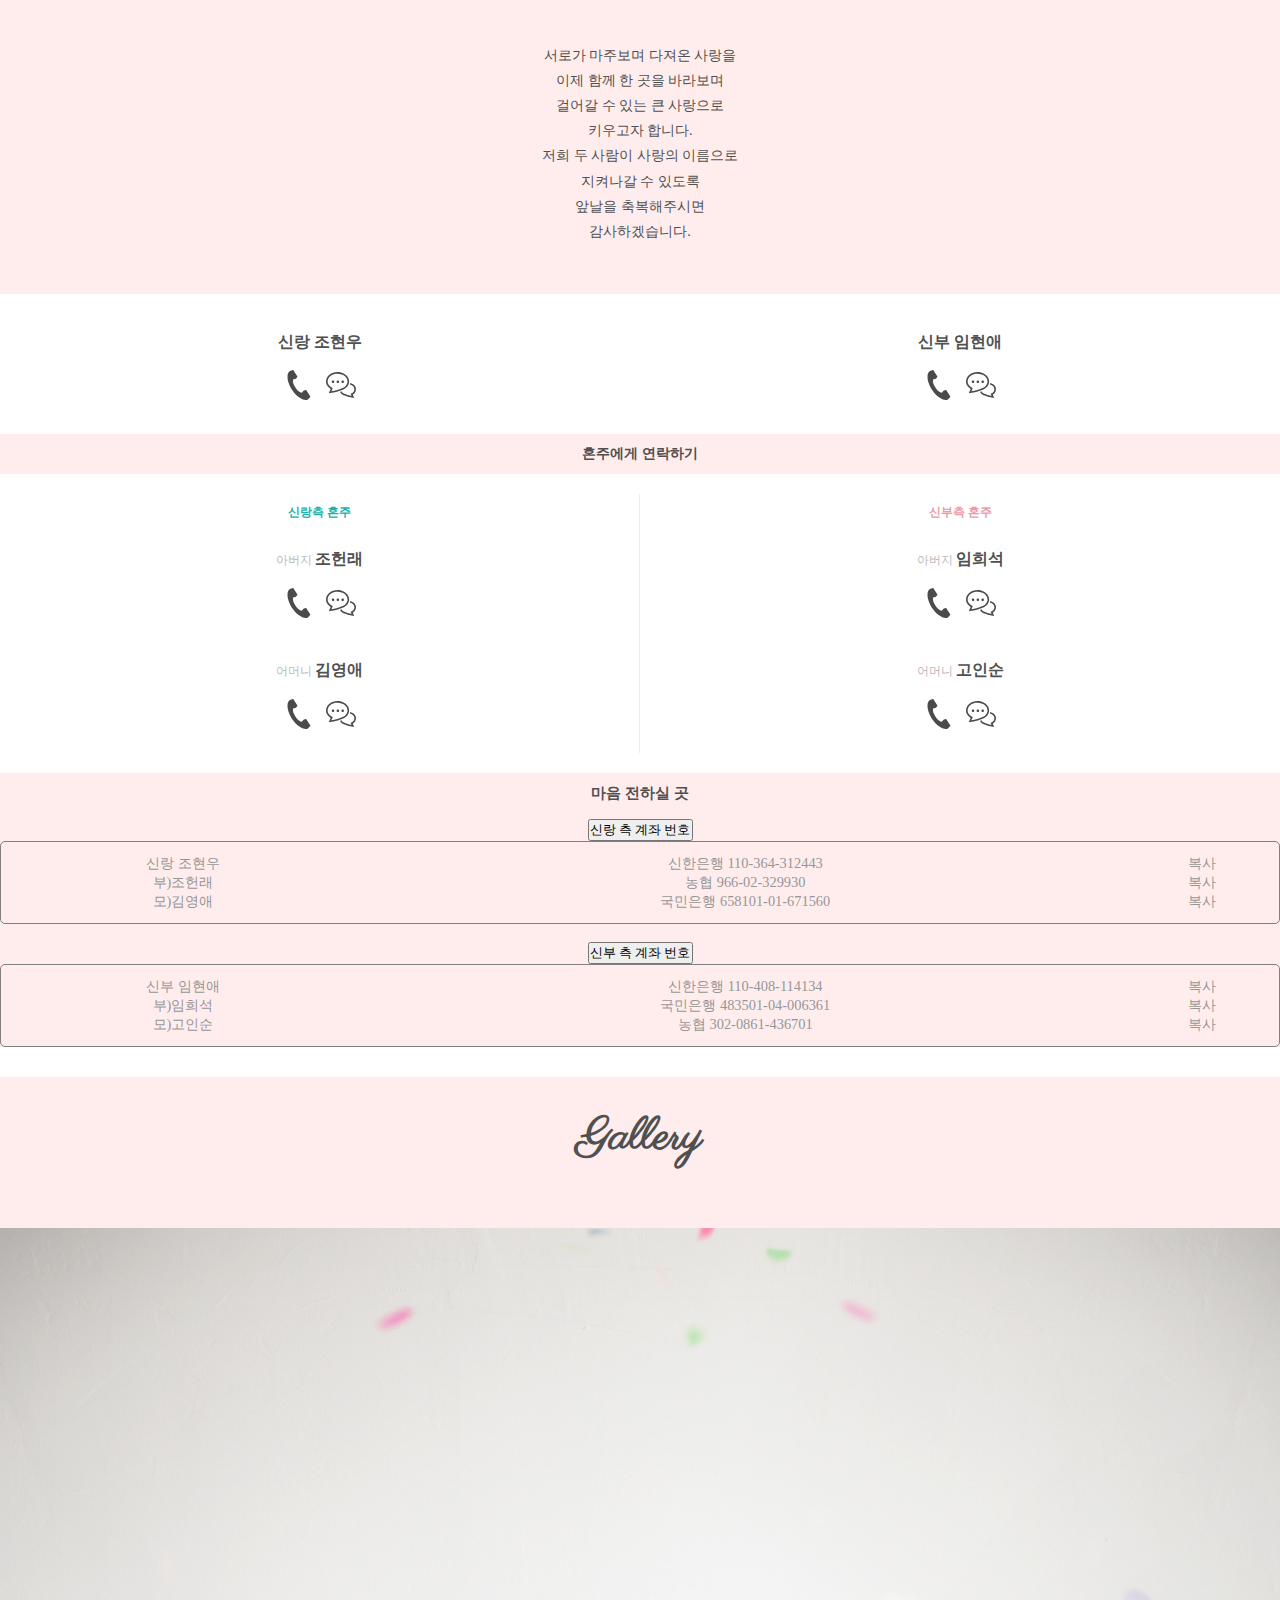
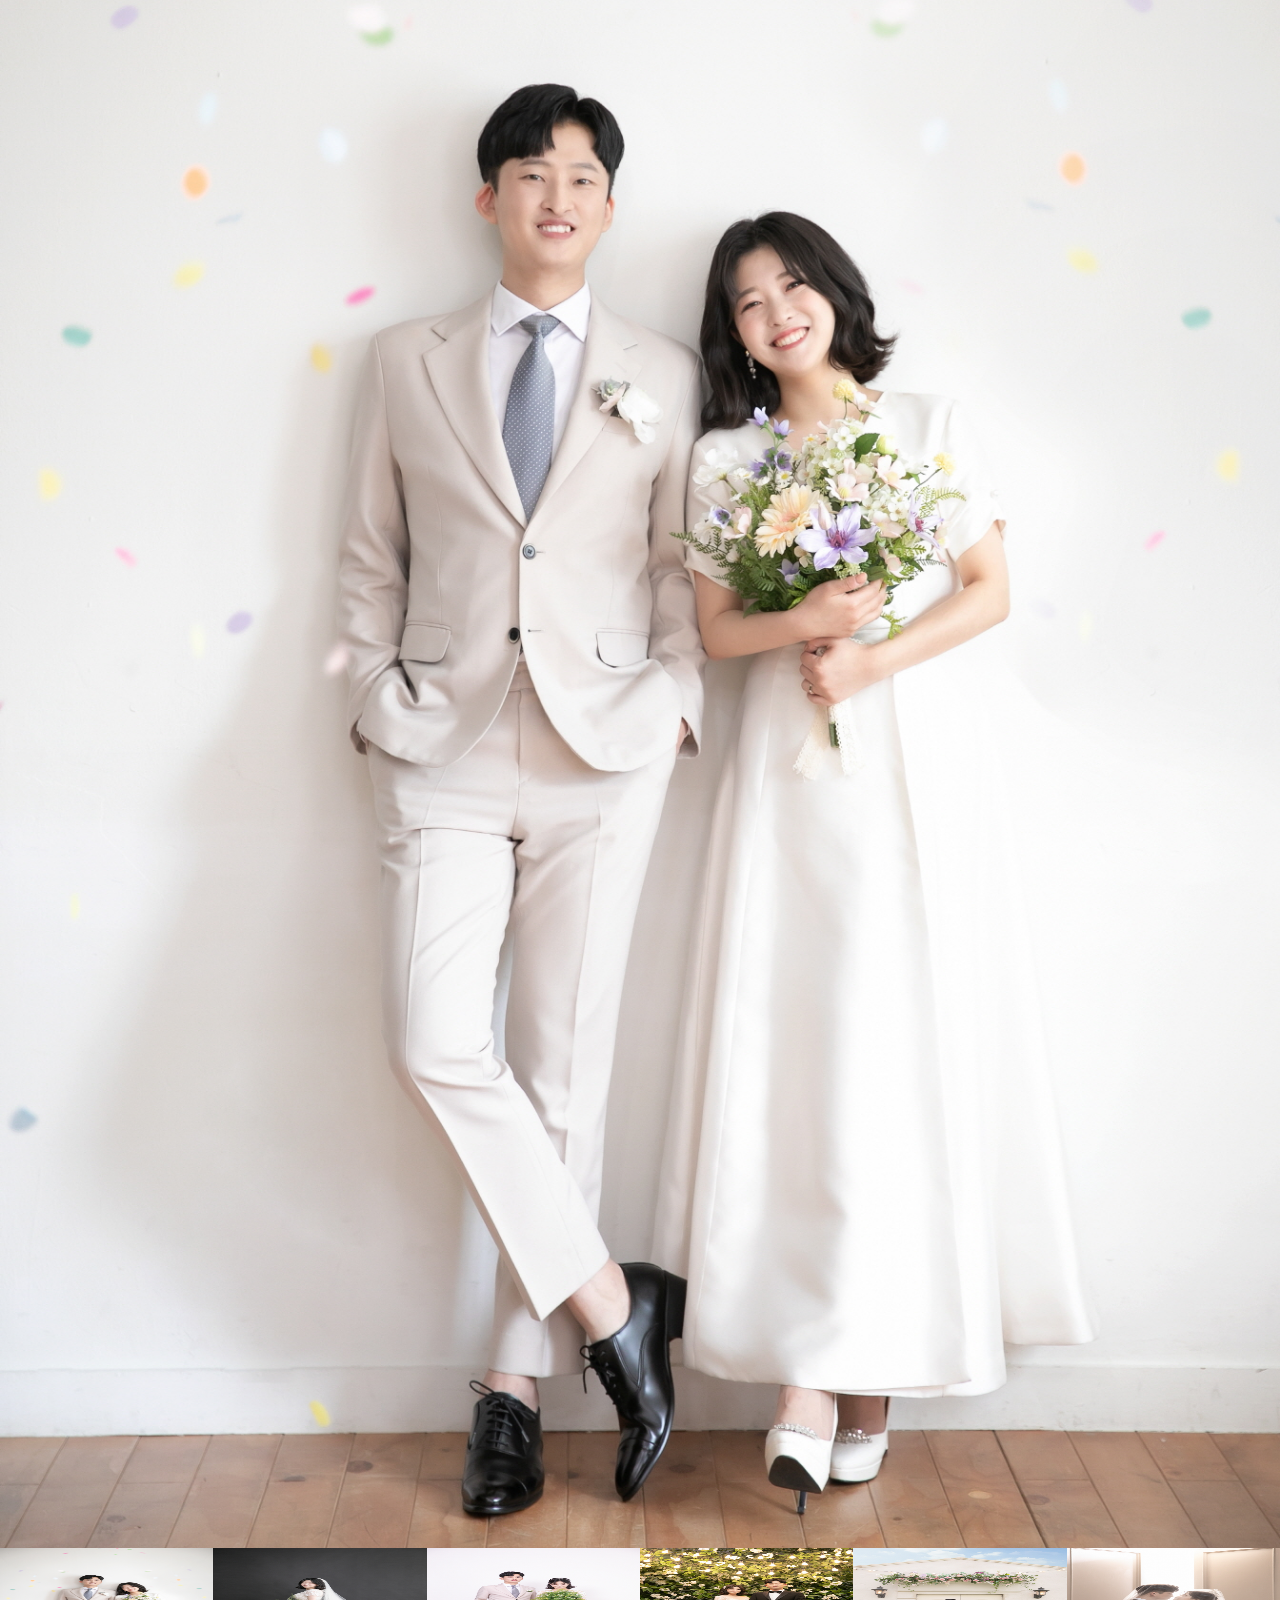
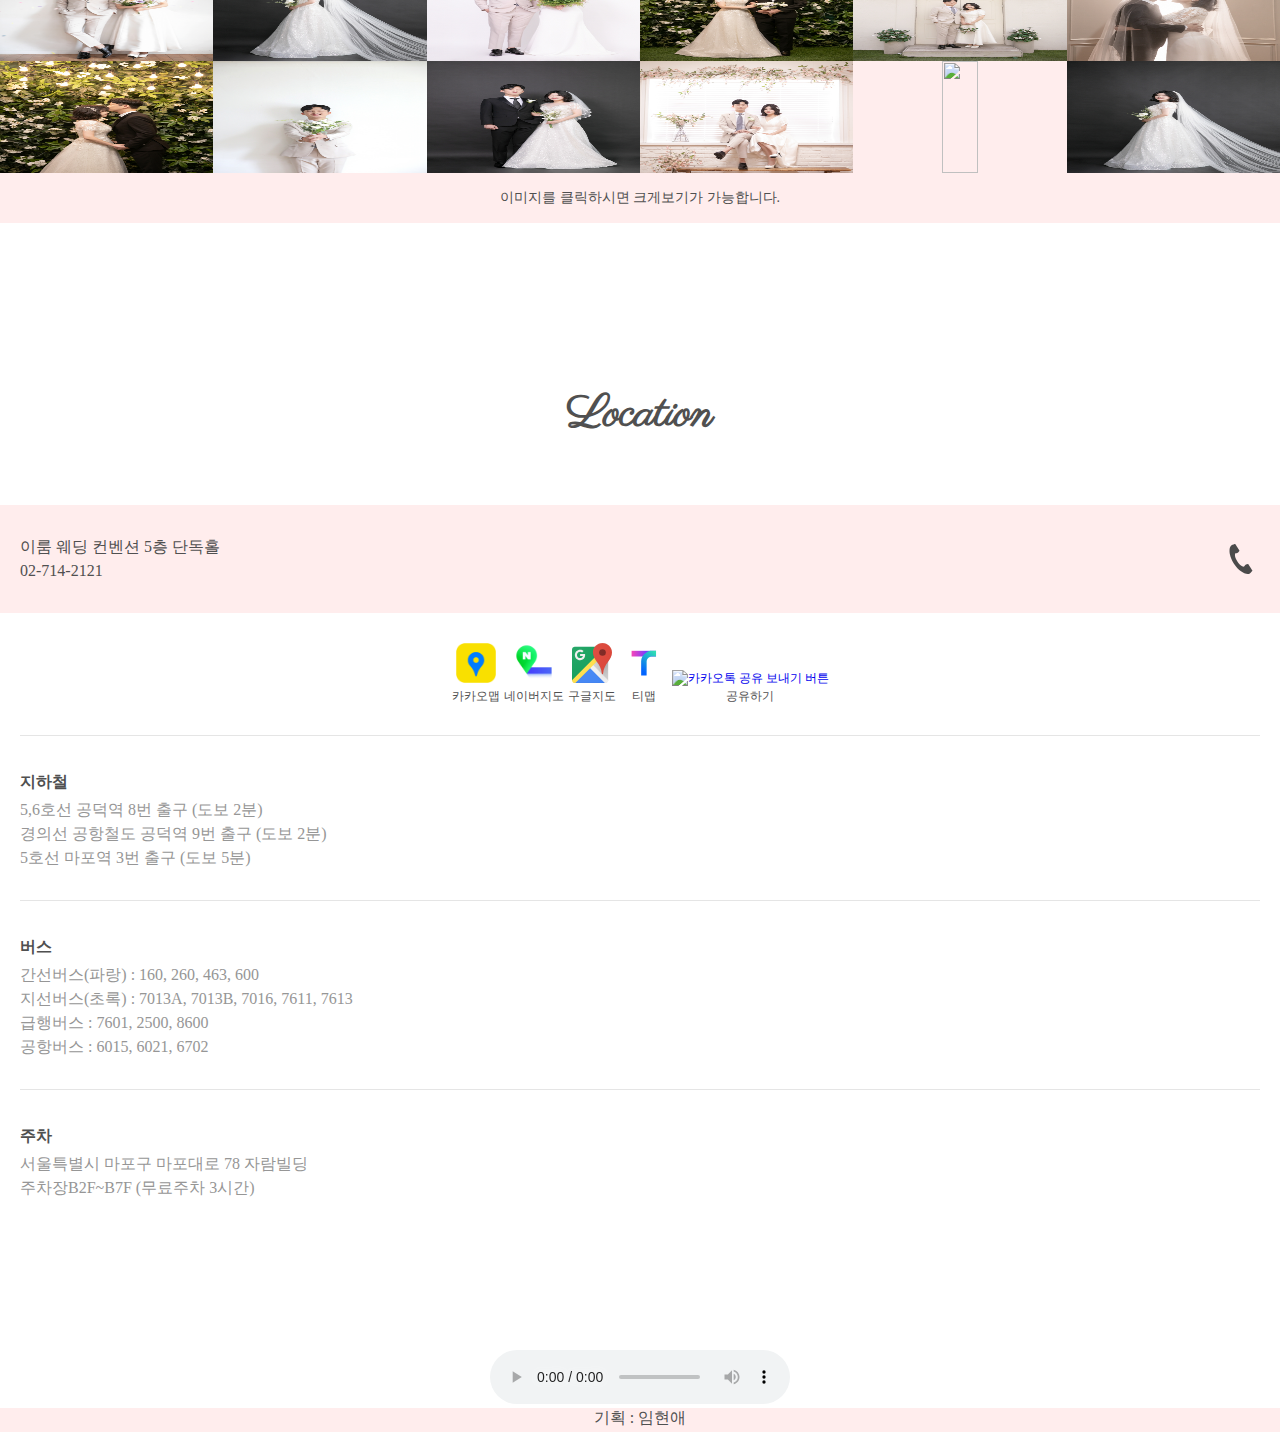
==== commit 0f2e433f: "Update index.html" ====
--- a/index.html
+++ b/index.html
@@ -438,7 +438,7 @@
   </div>
   <!-- 시티 설치 코드 끝 -->
 
-  <audio autoplay loop controls>
+  <audio autoplay loop controls onloadstart="this.volume=0.1">
     <source src="audio/[007] Reminiscence.mp3" type="audio/mp3">
   </audio> 
   <script>
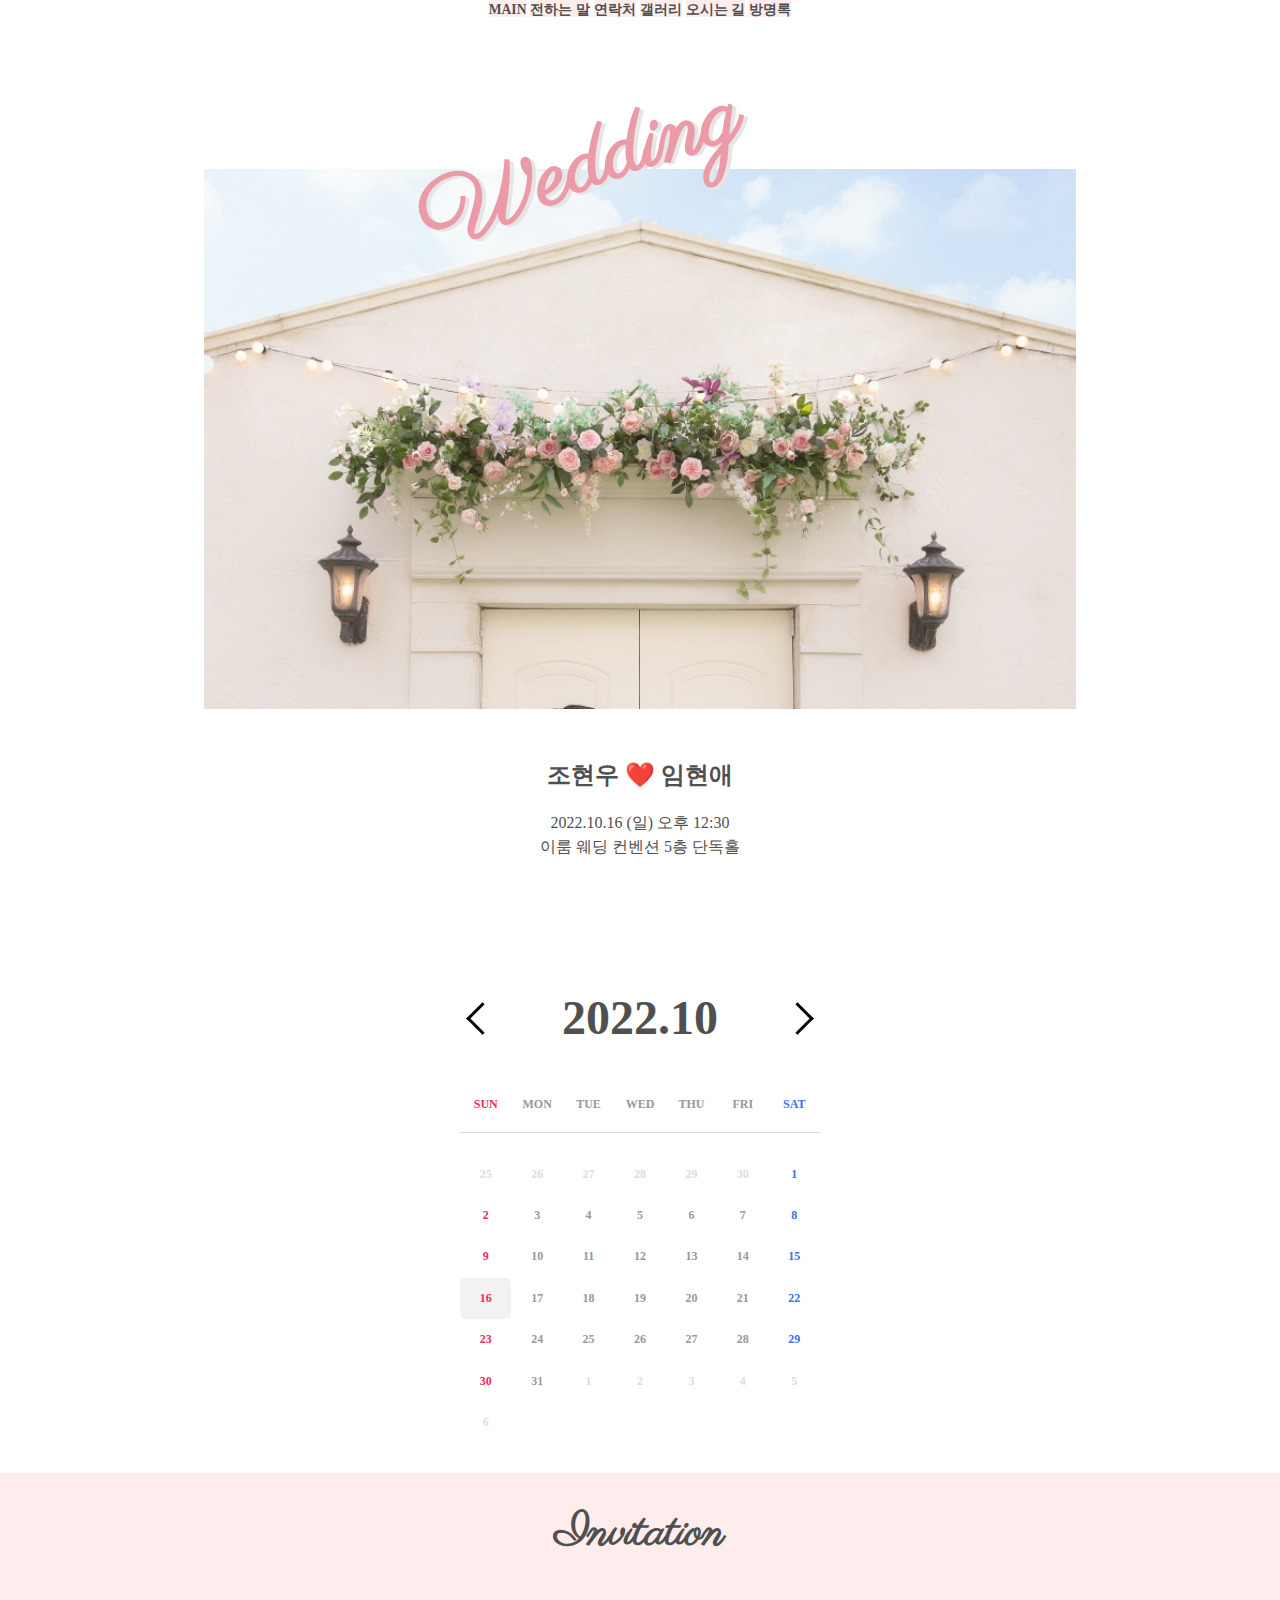
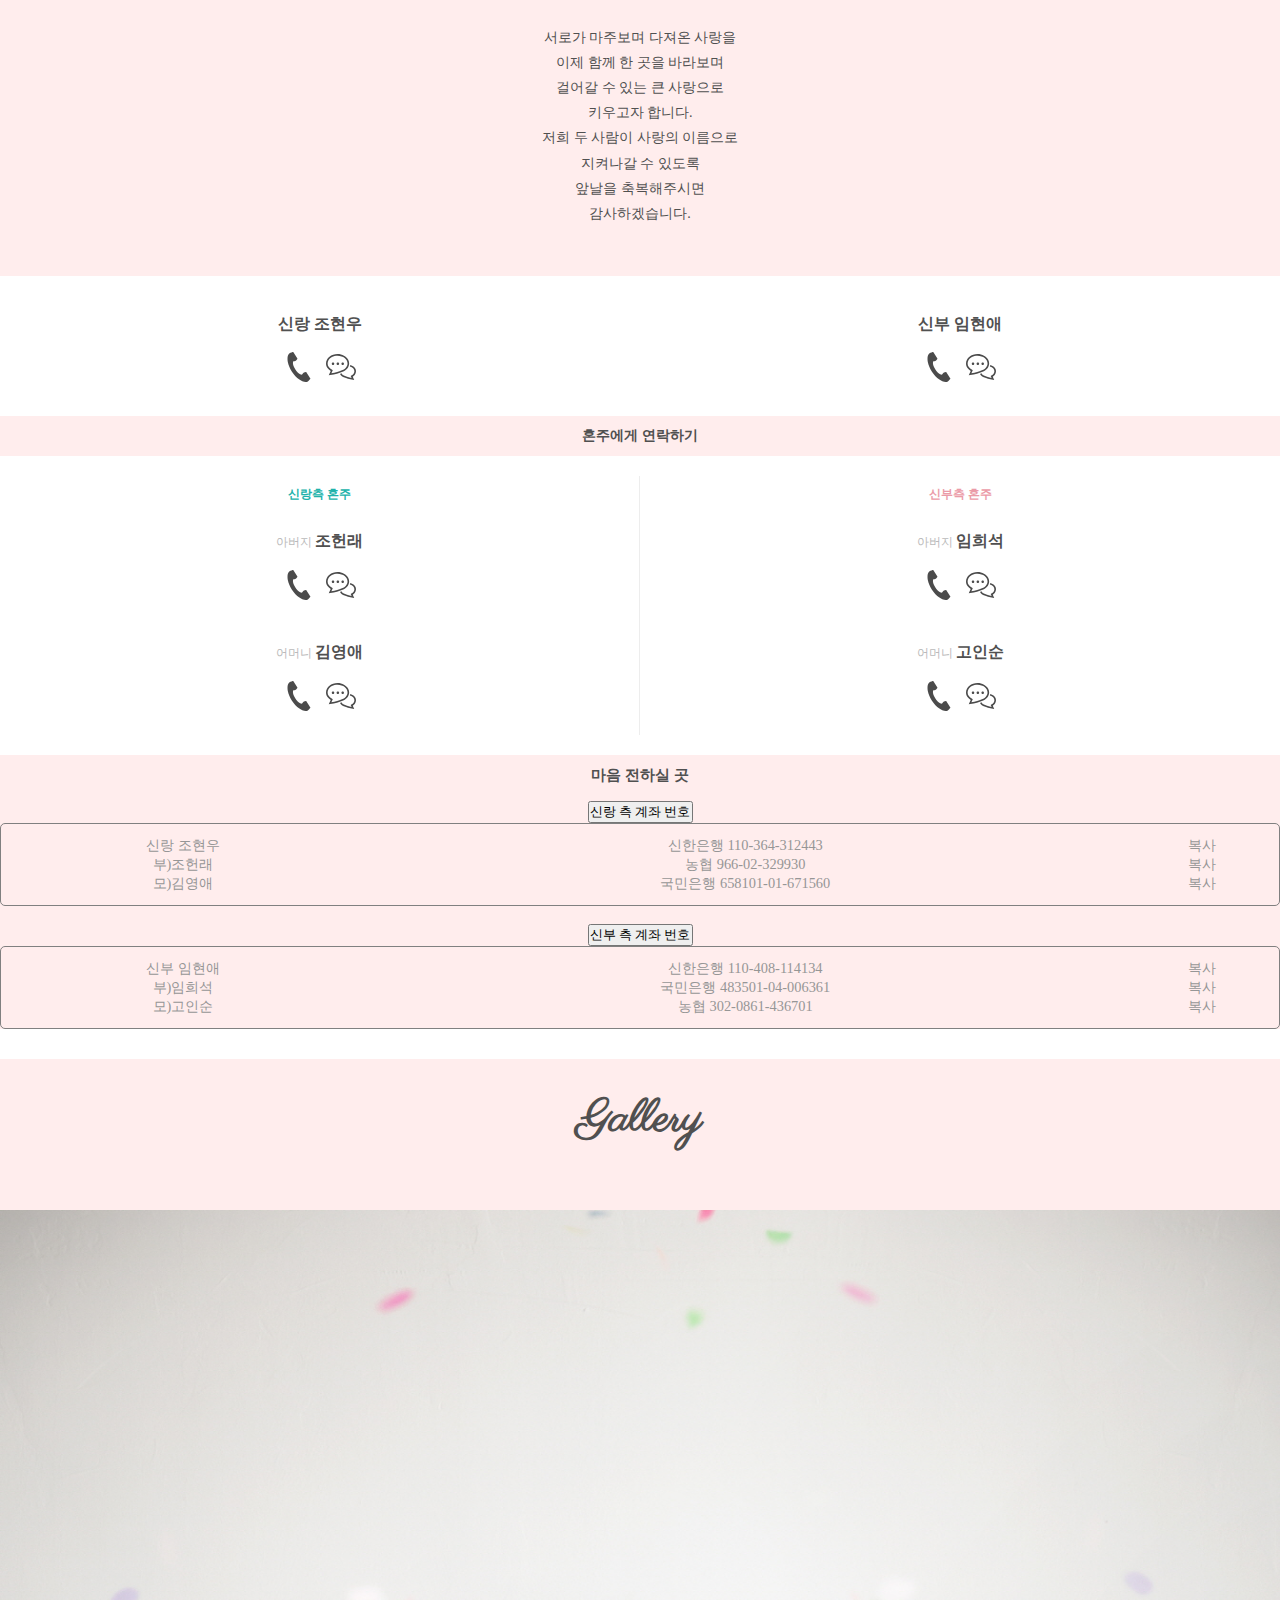
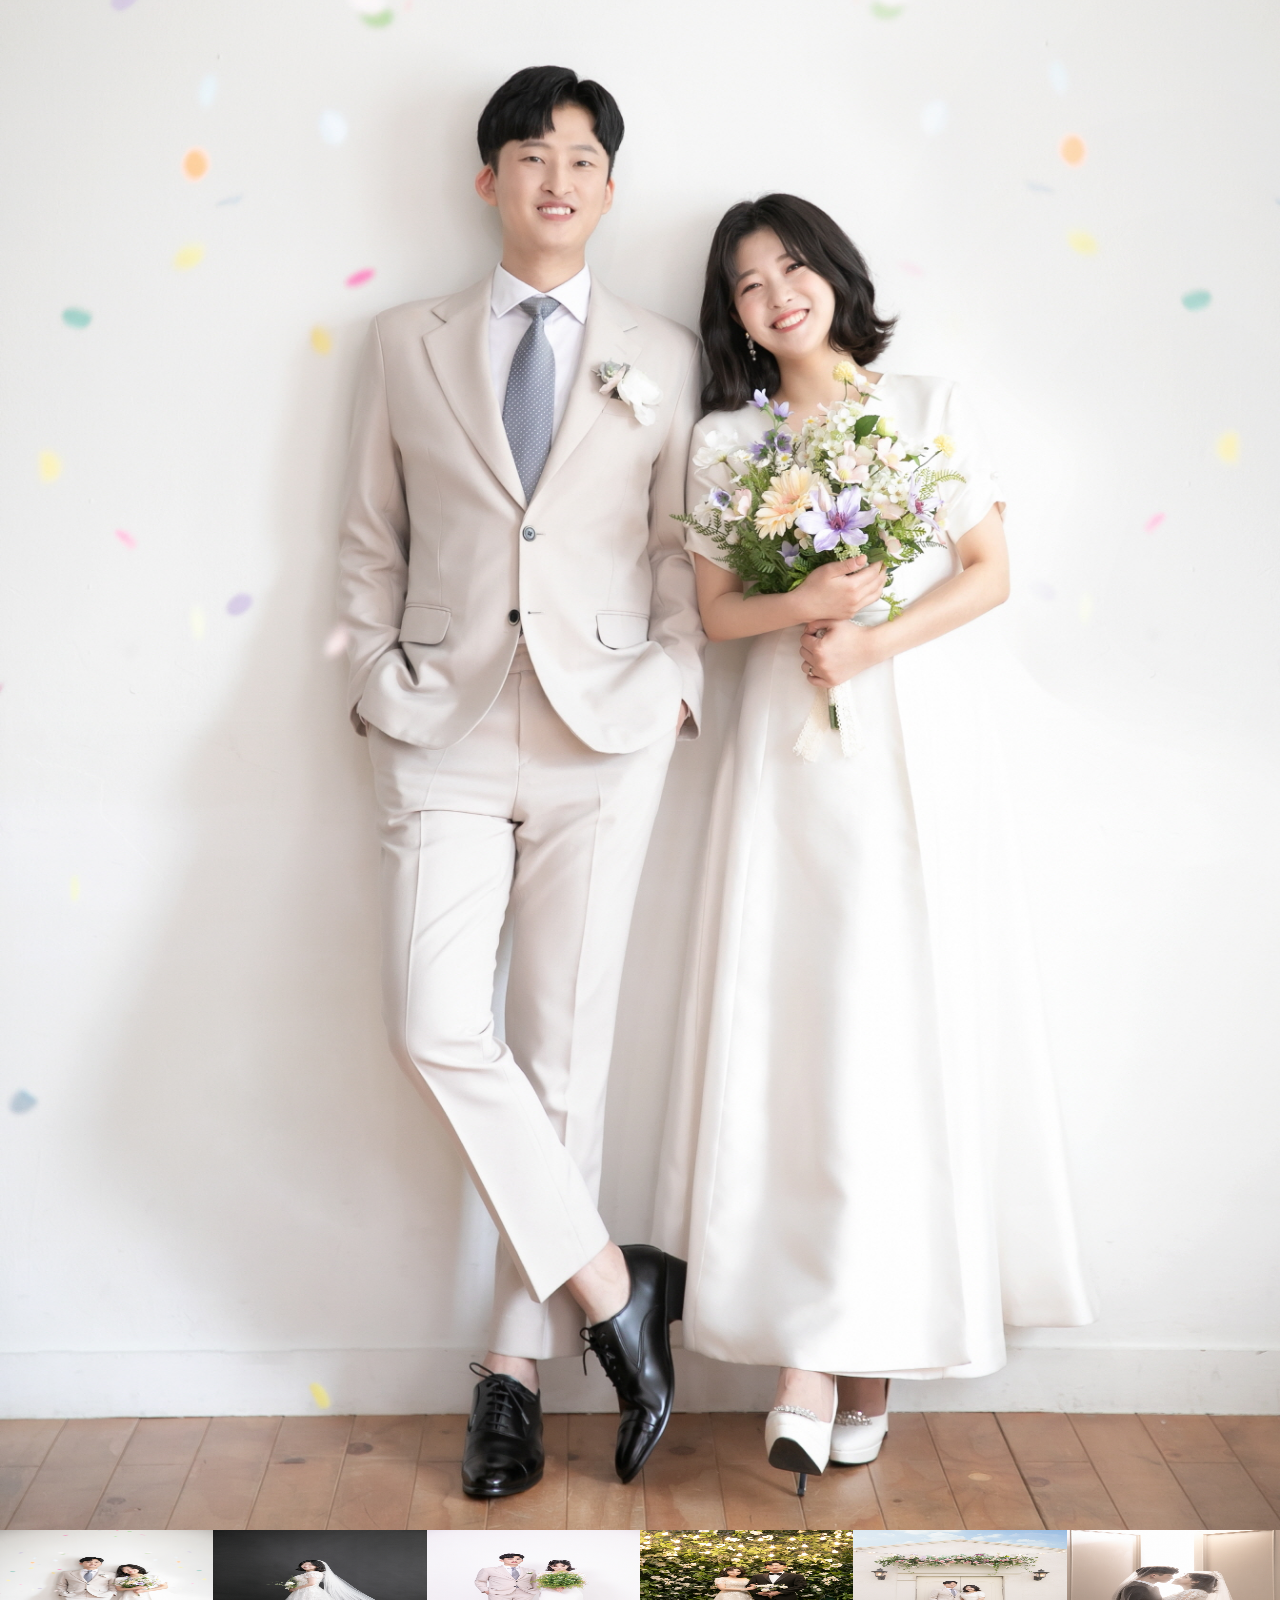
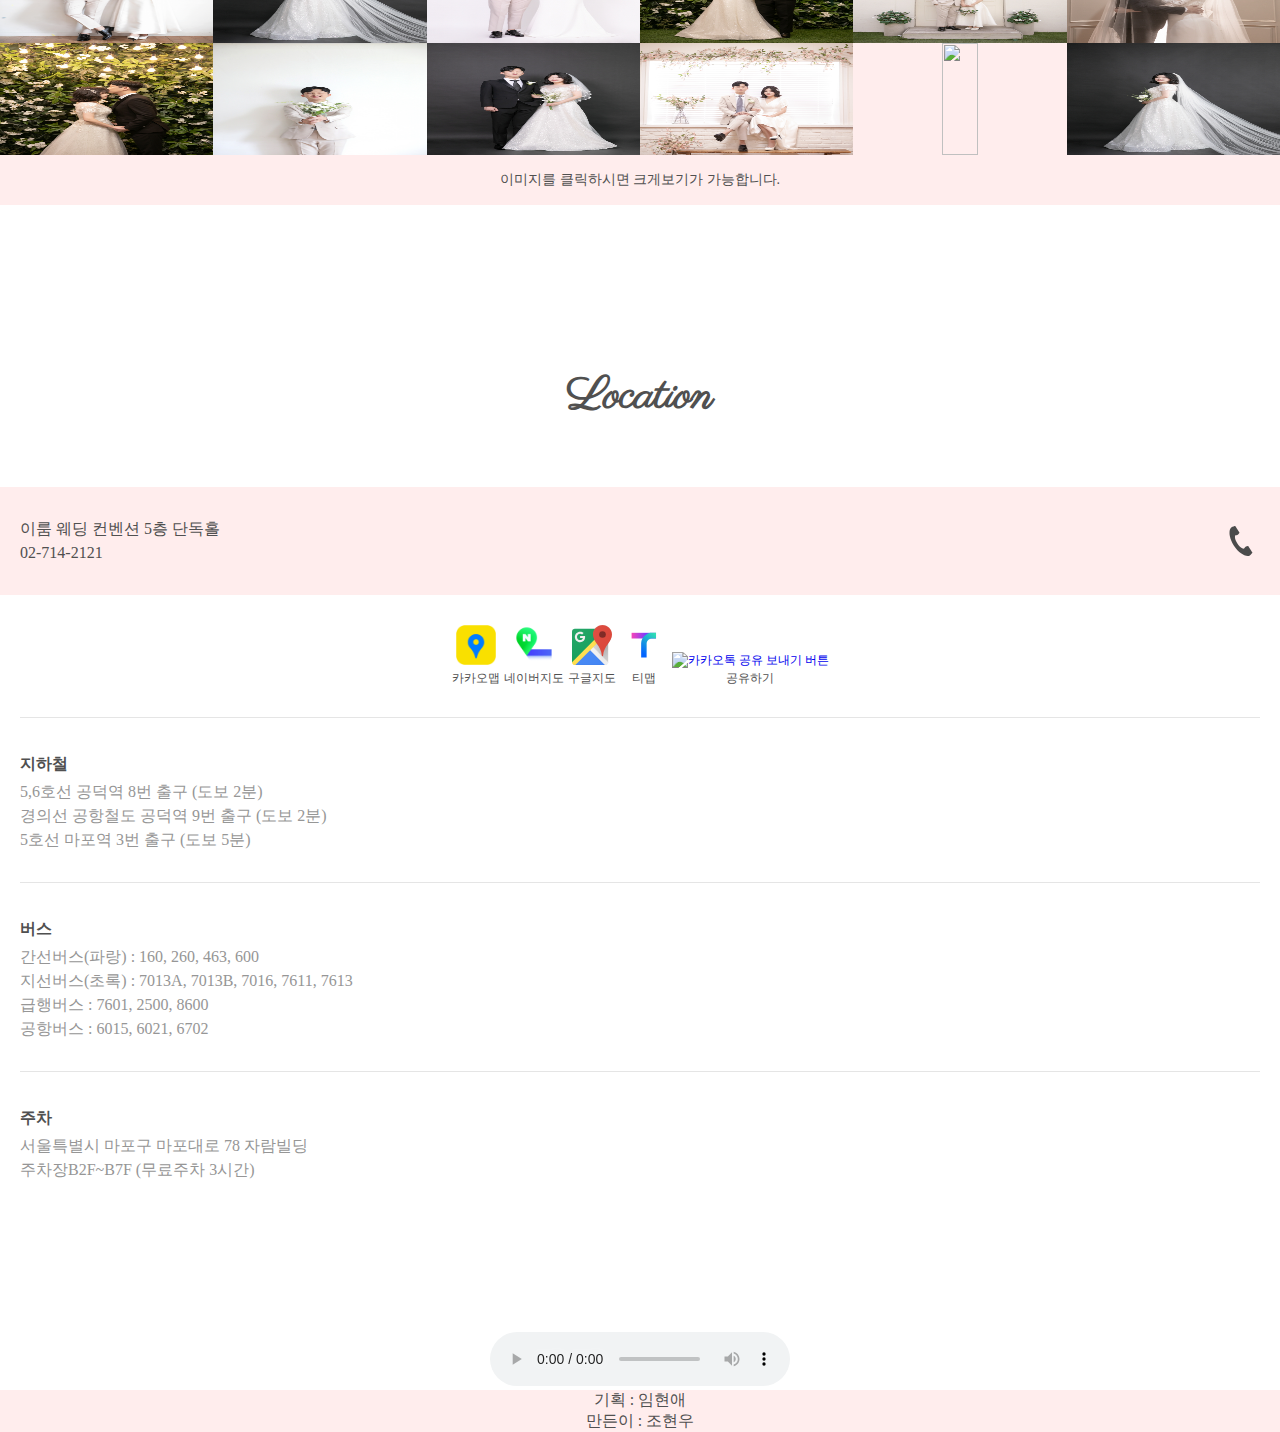
==== commit 0293bbae: "Update index.html" ====
--- a/index.html
+++ b/index.html
@@ -438,7 +438,7 @@
   </div>
   <!-- 시티 설치 코드 끝 -->
 
-  <audio autoplay loop controls onloadstart="this.volume=0.1">
+  <audio autoplay loop controls onloadstart="this.volume=0.05">
     <source src="audio/[007] Reminiscence.mp3" type="audio/mp3">
   </audio> 
   <script>
